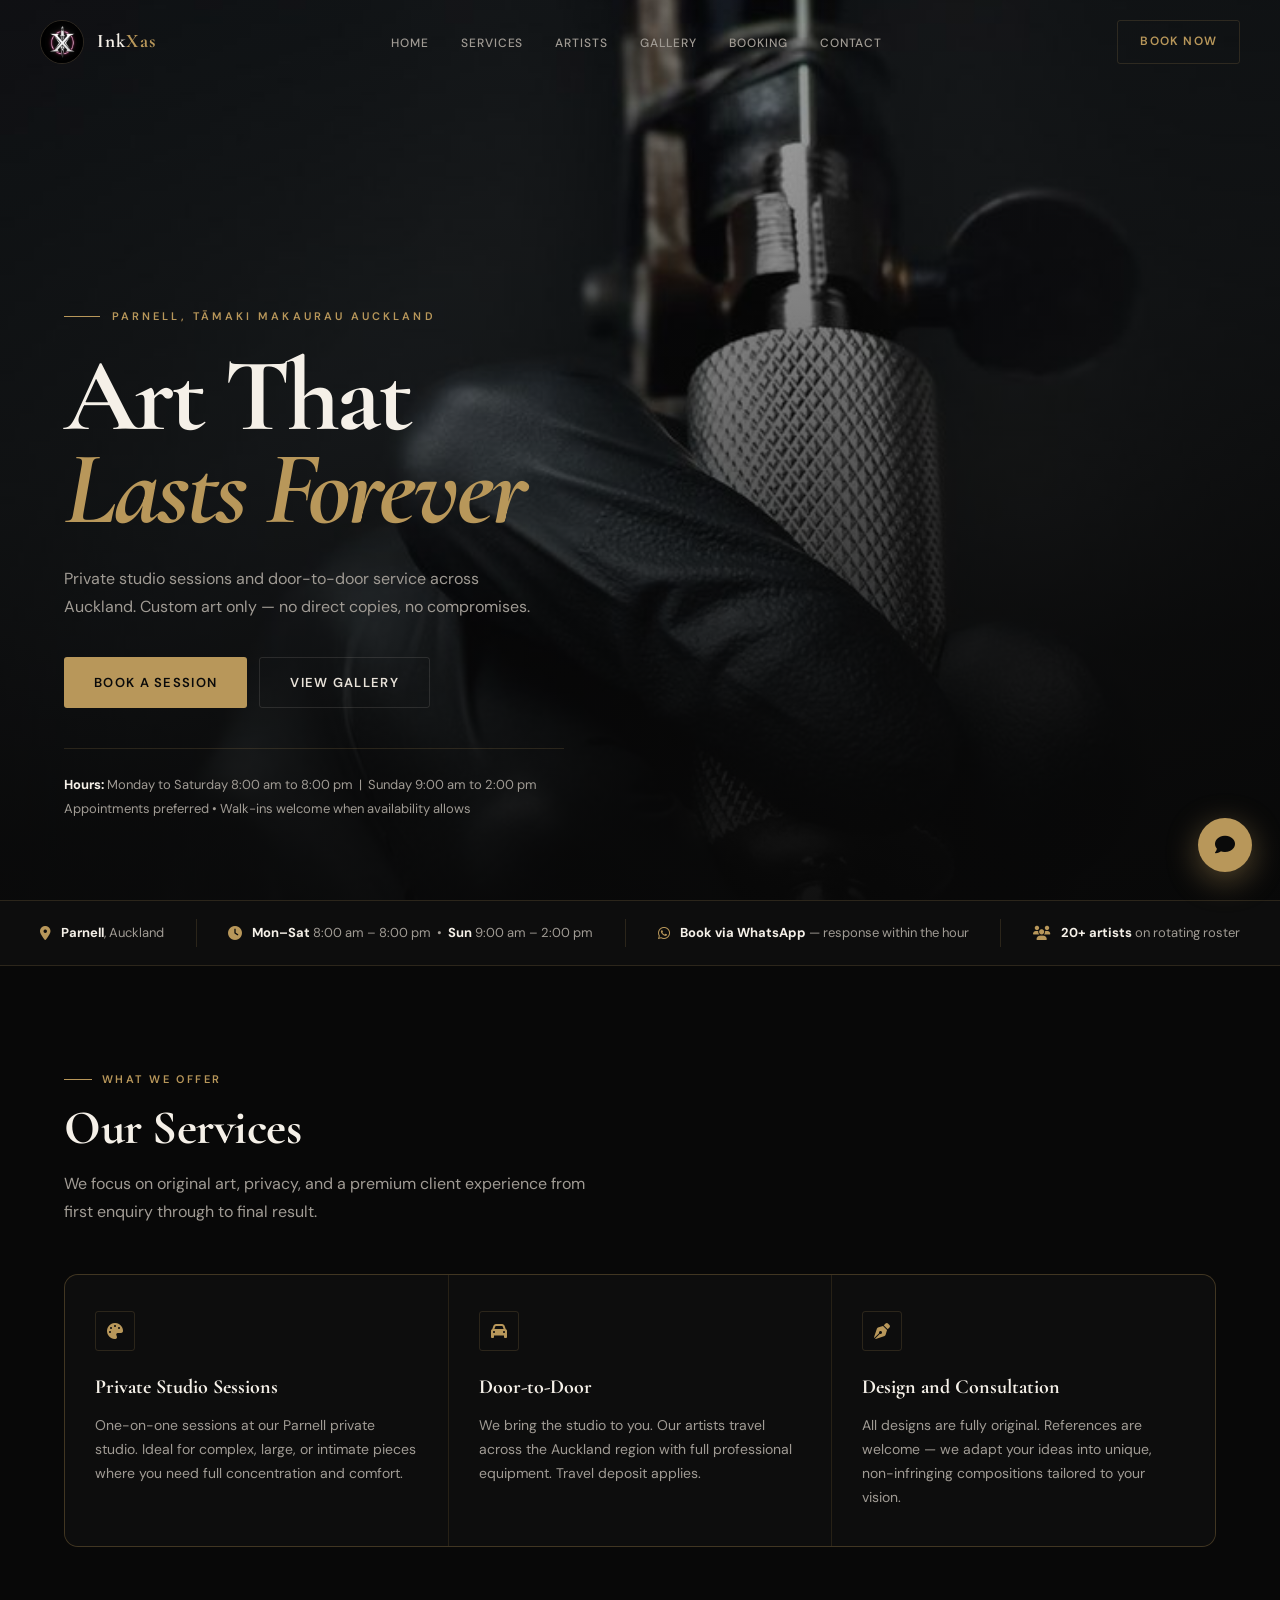
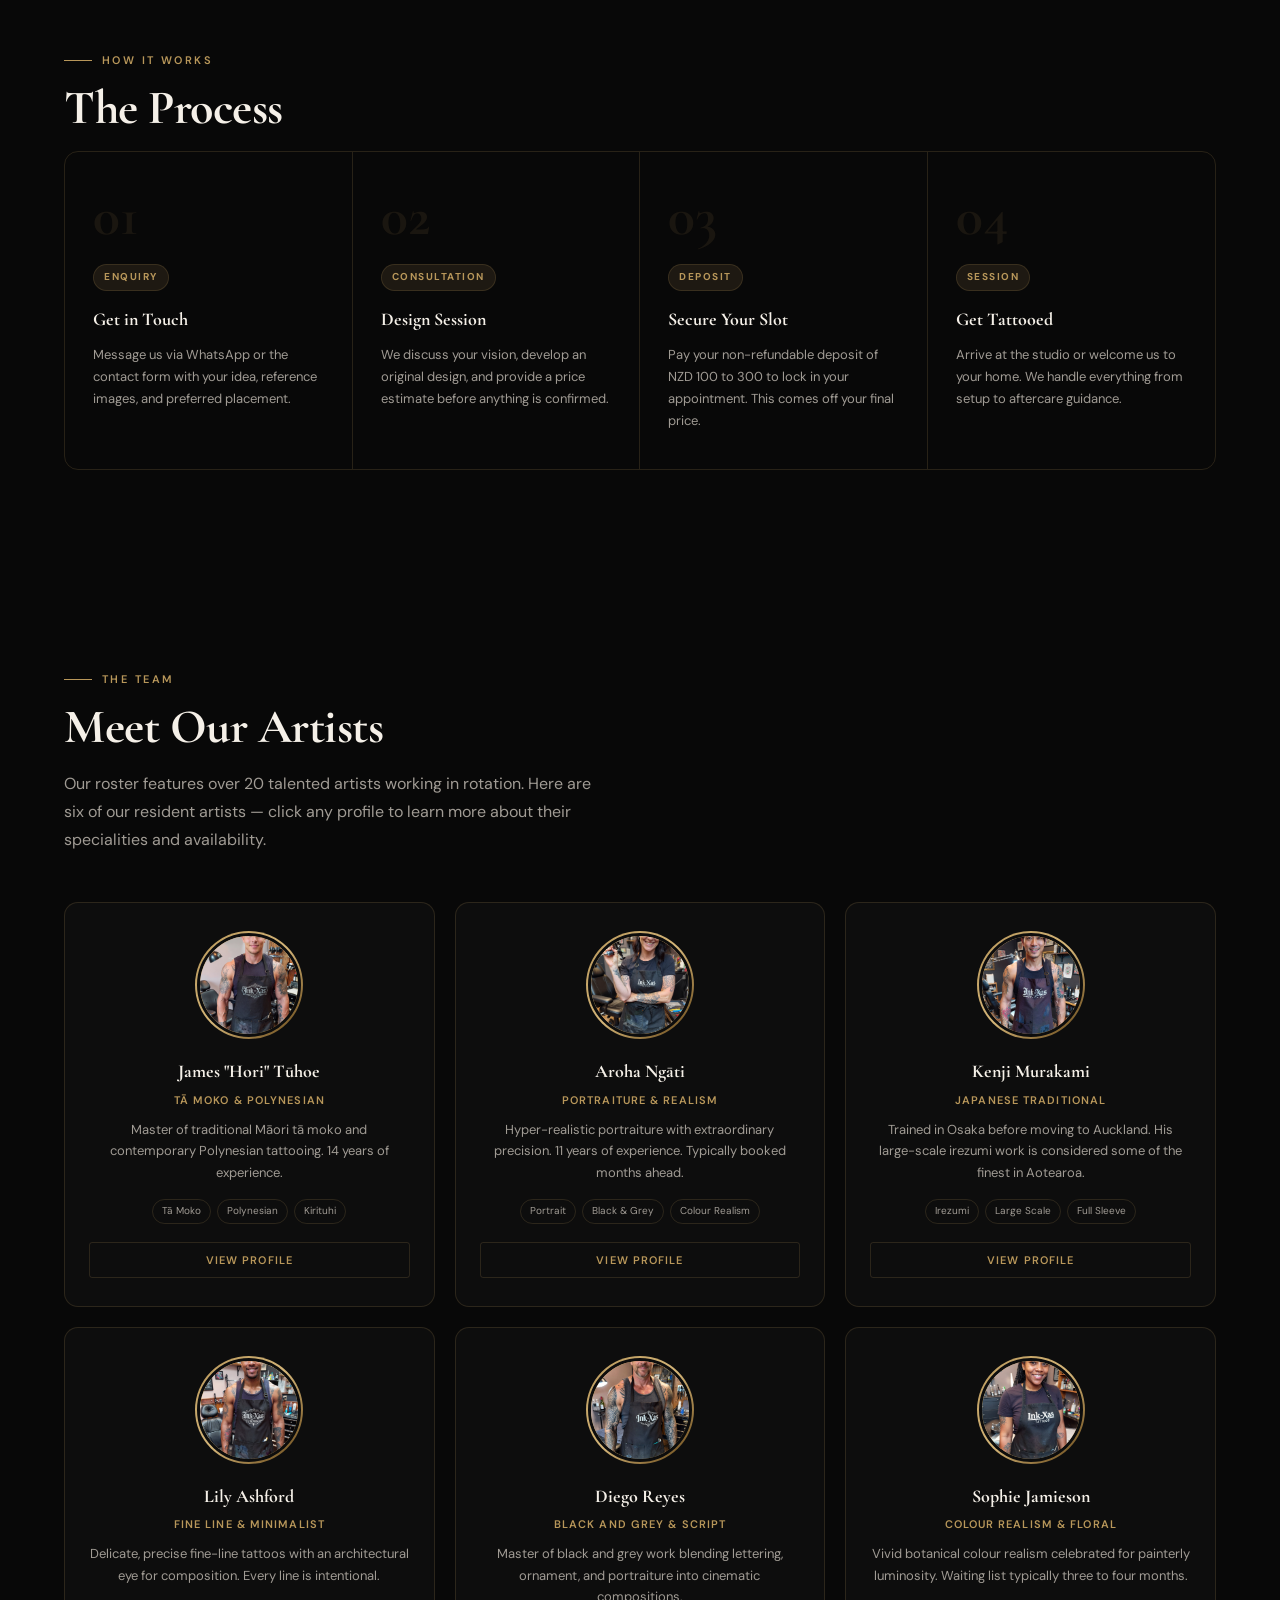
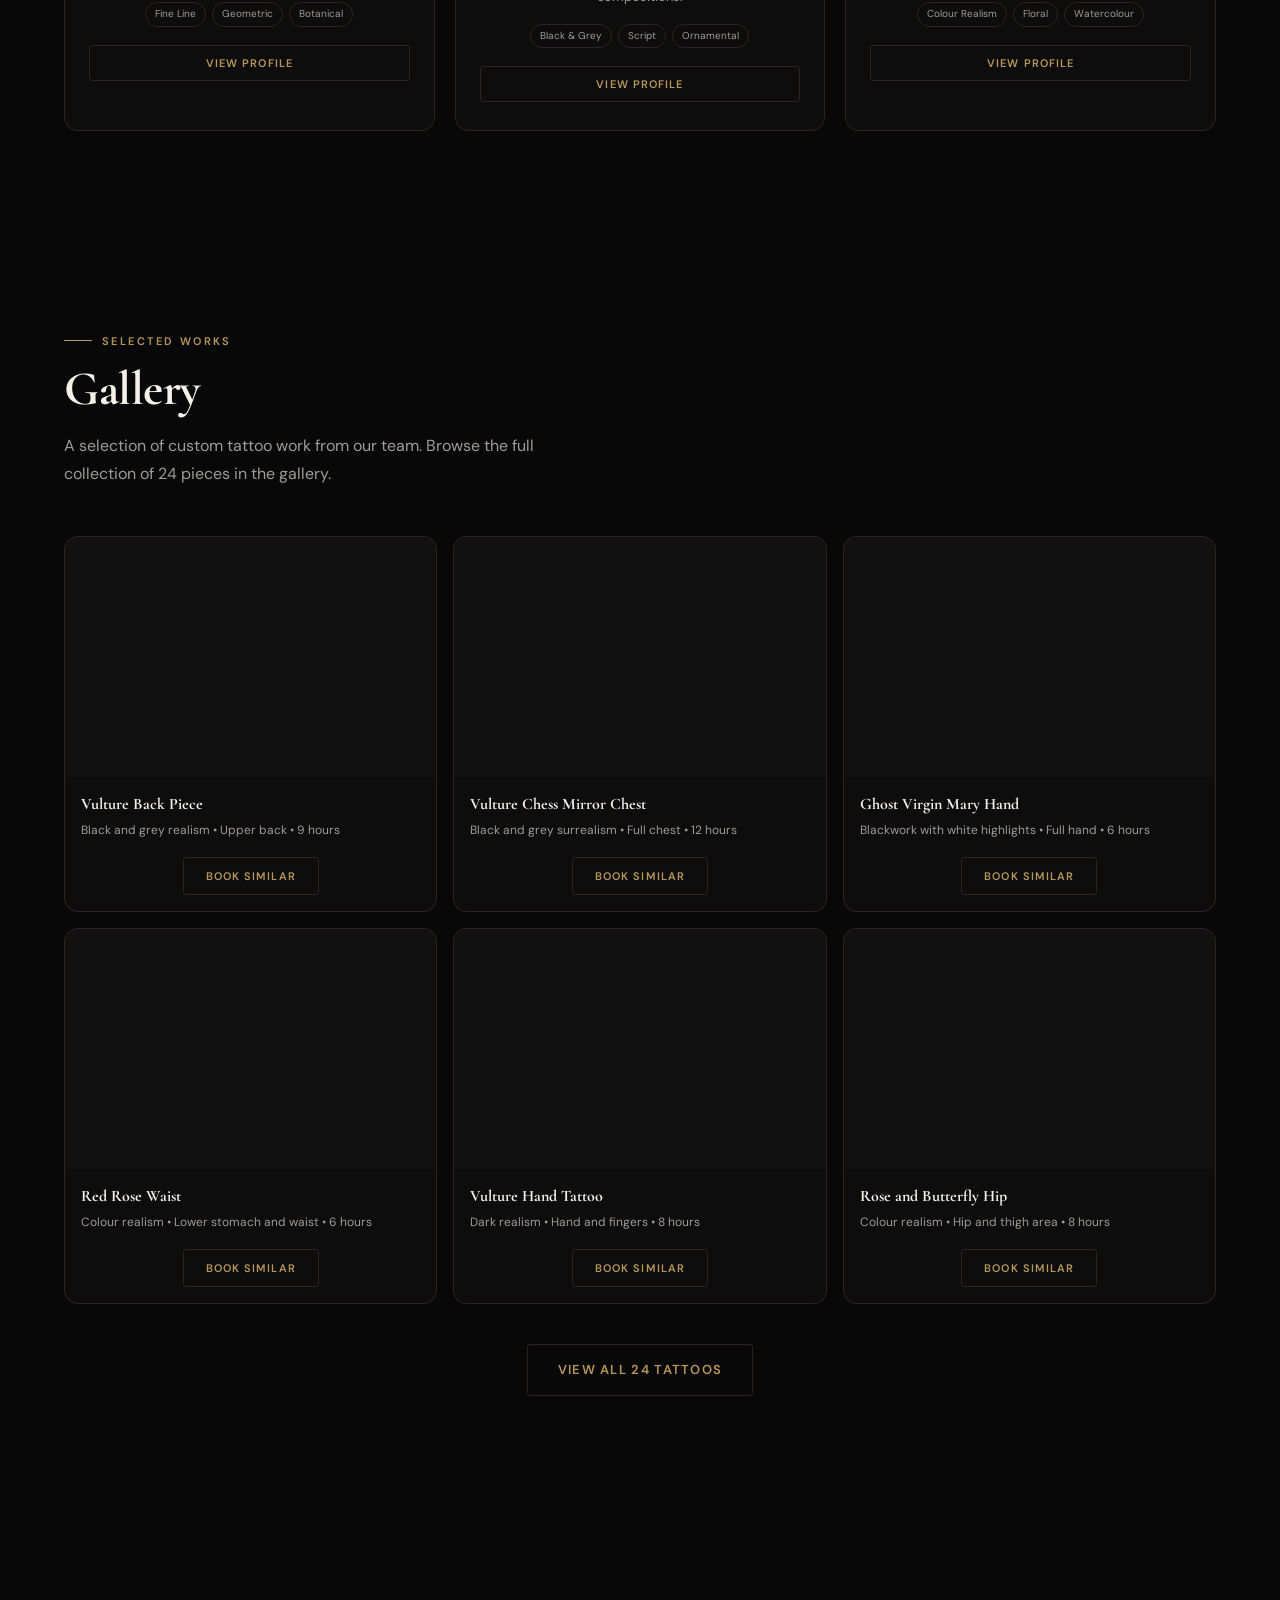
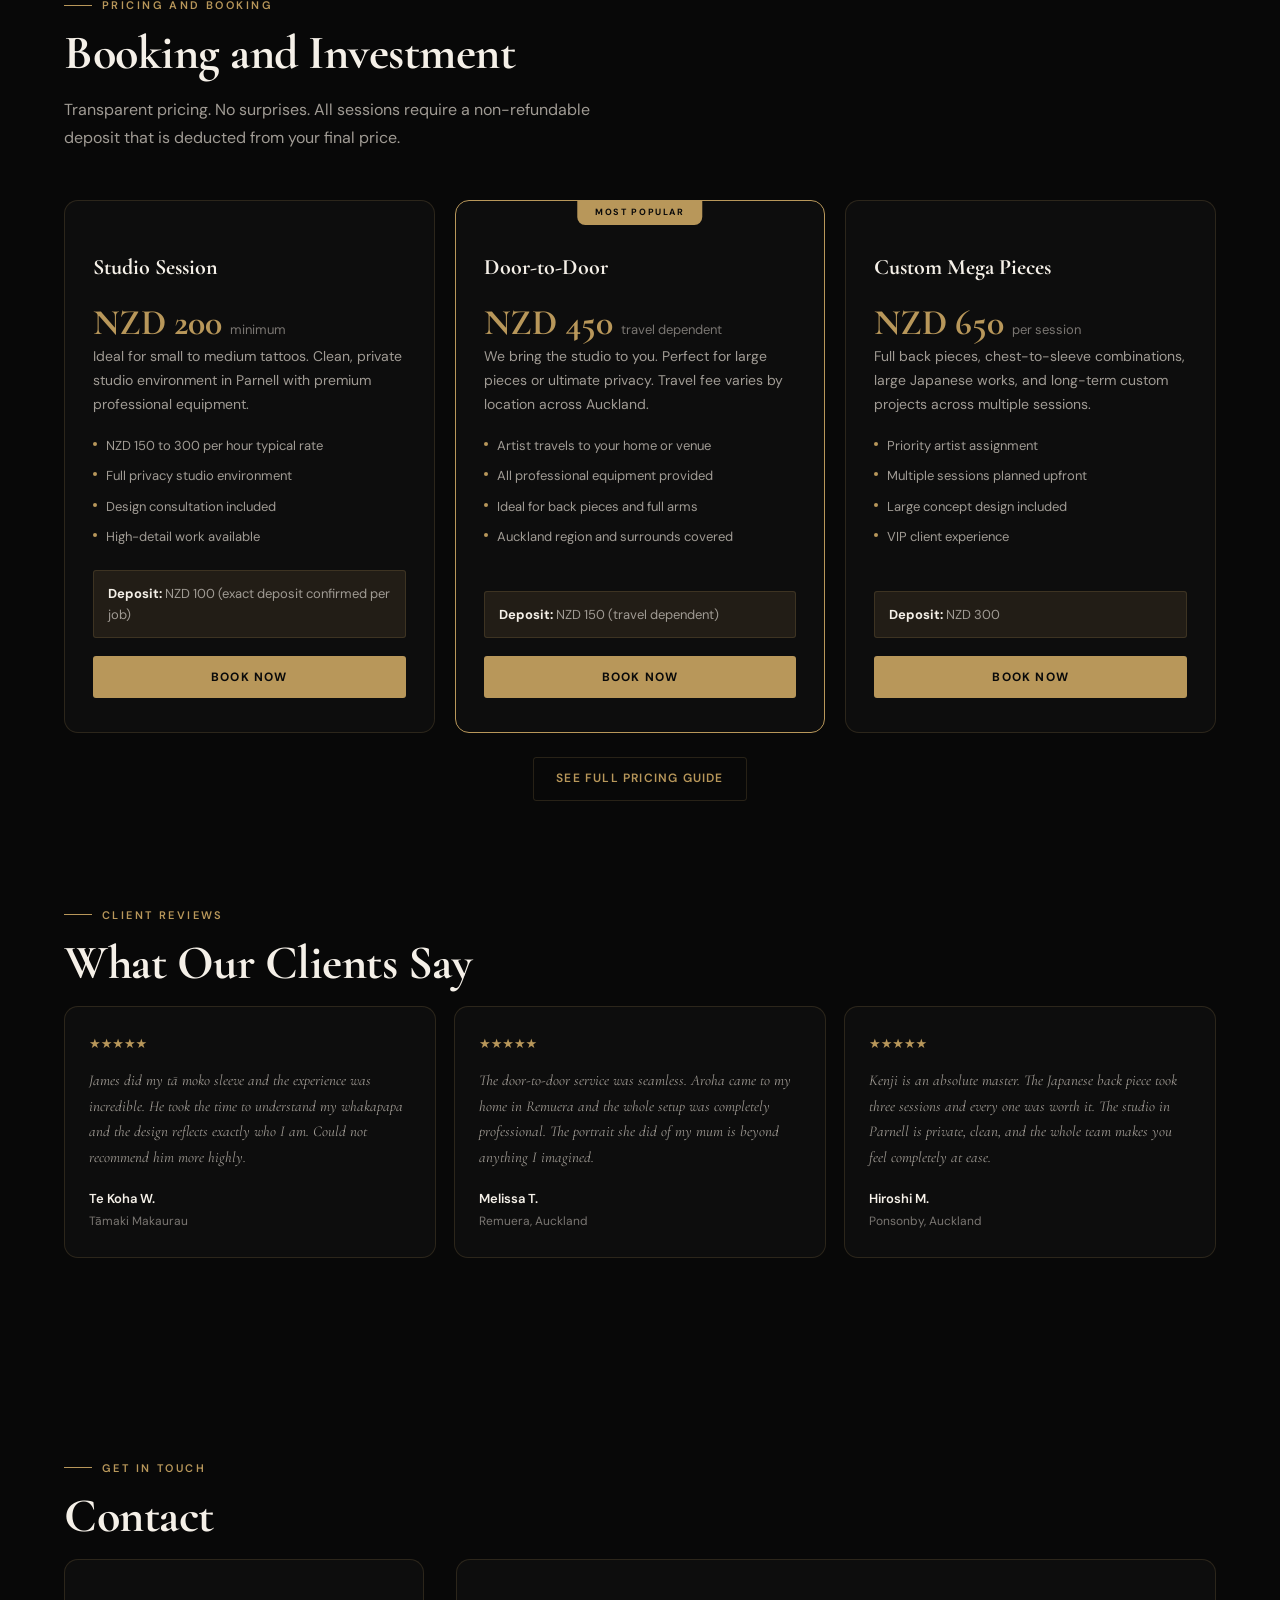
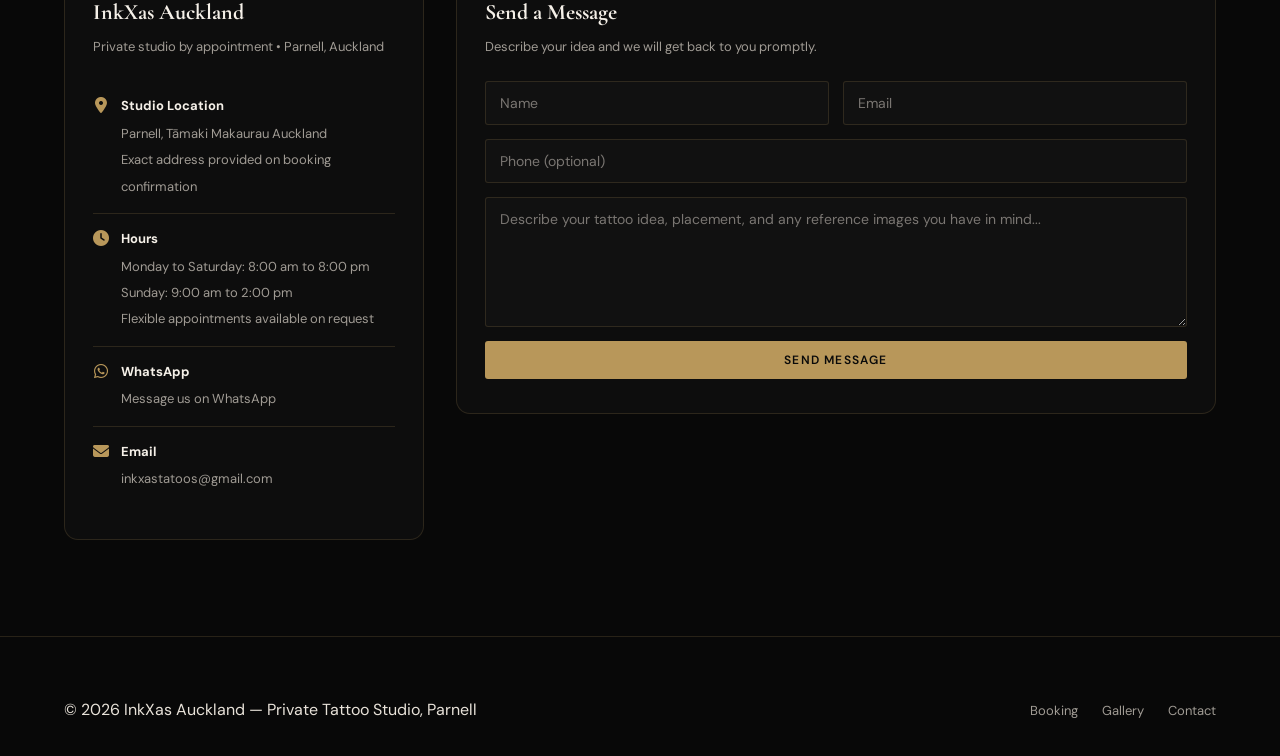
==== index.html @ ca7d6399 "Initial clean commit - InkXas Auckland website" ====
<!DOCTYPE html>
<html lang="en-NZ">
<head>
  <meta charset="utf-8" />
  <meta name="viewport" content="width=device-width, initial-scale=1" />
  <title>InkXas Auckland | Private Tattoo Studio — Parnell</title>
  <meta name="description" content="InkXas Auckland — premium private tattoo studio in Parnell. Custom tattoos, door-to-door service across Auckland. Book your session today." />
  <link href="https://fonts.googleapis.com/css2?family=Cormorant+Garamond:ital,wght@0,400;0,600;0,700;1,400;1,600&family=DM+Sans:opsz,wght@9..40,300;9..40,400;9..40,500;9..40,600&display=swap" rel="stylesheet">
  <link rel="stylesheet" href="./styles/main.css">
  <link rel="stylesheet" href="https://cdnjs.cloudflare.com/ajax/libs/font-awesome/6.7.2/css/all.min.css">
</head>
<body>

  <!-- HEADER -->
  <header class="site-header" id="siteHeader">
    <div class="container header-inner">
      <a class="logo" href="./index.html">
        <img src="./pages/gallery/inkxaslogo.jpg" alt="InkXas Auckland logo" class="logo-img">
        <span class="logo-text">Ink<span>Xas</span></span>
      </a>

      <nav class="nav" id="nav">
        <ul class="nav-list" id="navList">
          <li><a href="#home"     class="nav-link">Home</a></li>
          <li><a href="#services" class="nav-link">Services</a></li>
          <li><a href="#artists"  class="nav-link">Artists</a></li>
          <li><a href="#gallery"  class="nav-link">Gallery</a></li>
          <li><a href="#booking"  class="nav-link">Booking</a></li>
          <li><a href="#contact"  class="nav-link">Contact</a></li>
          <button class="nav-close" id="navClose" aria-label="Close menu">
            <i class="fa-solid fa-xmark"></i>
          </button>
        </ul>
      </nav>

      <div class="header-actions">
        <a class="btn btn-outline" href="./pages/book.html">Book Now</a>
        <button id="navToggle" class="nav-toggle" aria-label="Open menu">
          <i class="fa-solid fa-bars"></i>
        </button>
      </div>
    </div>
  </header>

  <!-- HERO -->
  <section class="hero" id="home" aria-labelledby="heroTitle">
    <div class="hero-bg" aria-hidden="true">
      <img src="./pages/gallery/tatoo.jpg" alt="" class="hero-bg-img">
      <div class="hero-overlay"></div>
    </div>

    <div class="hero-inner container">
      <div class="hero-content">
        <p class="hero-eyebrow">Parnell, Tāmaki Makaurau Auckland</p>
        <h1 id="heroTitle" class="hero-title">
          Art That<br><em>Lasts Forever</em>
        </h1>
        <p class="hero-sub">Private studio sessions and door-to-door service across Auckland. Custom art only — no direct copies, no compromises.</p>
        <div class="hero-ctas">
          <a class="btn btn-primary btn-lg" href="./pages/book.html">Book a Session</a>
          <a class="btn btn-ghost btn-lg"   href="./pages/gallery.html">View Gallery</a>
        </div>
        <div class="hero-info">
          <p><strong>Hours:</strong> Monday to Saturday 8:00 am to 8:00 pm &nbsp;|&nbsp; Sunday 9:00 am to 2:00 pm</p>
          <p>Appointments preferred &bull; Walk-ins welcome when availability allows</p>
        </div>
      </div>
    </div>
  </section>

  <!-- INFO BANNER -->
  <div class="info-banner">
    <div class="container info-banner-inner">
      <div class="info-item">
        <i class="fa-solid fa-location-dot"></i>
        <span><strong>Parnell</strong>, Auckland</span>
      </div>
      <div class="info-divider"></div>
      <div class="info-item">
        <i class="fa-solid fa-clock"></i>
        <span><strong>Mon–Sat</strong> 8:00 am – 8:00 pm &nbsp;&bull;&nbsp; <strong>Sun</strong> 9:00 am – 2:00 pm</span>
      </div>
      <div class="info-divider"></div>
      <div class="info-item">
        <i class="fa-brands fa-whatsapp"></i>
        <span><strong>Book via WhatsApp</strong> — response within the hour</span>
      </div>
      <div class="info-divider"></div>
      <div class="info-item">
        <i class="fa-solid fa-users"></i>
        <span><strong>20+ artists</strong> on rotating roster</span>
      </div>
    </div>
  </div>

  <!-- SERVICES -->
  <section id="services" class="section services">
    <div class="container">
      <p class="section-eyebrow">What We Offer</p>
      <h2 class="section-title">Our Services</h2>
      <p class="section-lead">We focus on original art, privacy, and a premium client experience from first enquiry through to final result.</p>

      <div class="services-grid">
        <div class="service-card">
          <div class="service-icon"><i class="fa-solid fa-palette"></i></div>
          <h3>Private Studio Sessions</h3>
          <p>One-on-one sessions at our Parnell private studio. Ideal for complex, large, or intimate pieces where you need full concentration and comfort.</p>
        </div>

        <div class="service-card">
          <div class="service-icon"><i class="fa-solid fa-car"></i></div>
          <h3>Door-to-Door</h3>
          <p>We bring the studio to you. Our artists travel across the Auckland region with full professional equipment. Travel deposit applies.</p>
        </div>

        <div class="service-card">
          <div class="service-icon"><i class="fa-solid fa-pen-nib"></i></div>
          <h3>Design and Consultation</h3>
          <p>All designs are fully original. References are welcome — we adapt your ideas into unique, non-infringing compositions tailored to your vision.</p>
        </div>
      </div>
    </div>
  </section>

  <!-- PROCESS -->
  <section class="section" style="padding-top:0;">
    <div class="container">
      <p class="section-eyebrow">How It Works</p>
      <h2 class="section-title">The Process</h2>
      <div class="process-grid" style="border:1px solid var(--gold-border); border-radius:var(--radius-lg); overflow:hidden;">
        <div class="process-step">
          <div class="step-number">01</div>
          <span class="step-tag">Enquiry</span>
          <h3>Get in Touch</h3>
          <p>Message us via WhatsApp or the contact form with your idea, reference images, and preferred placement.</p>
        </div>
        <div class="process-step">
          <div class="step-number">02</div>
          <span class="step-tag">Consultation</span>
          <h3>Design Session</h3>
          <p>We discuss your vision, develop an original design, and provide a price estimate before anything is confirmed.</p>
        </div>
        <div class="process-step">
          <div class="step-number">03</div>
          <span class="step-tag">Deposit</span>
          <h3>Secure Your Slot</h3>
          <p>Pay your non-refundable deposit of NZD 100 to 300 to lock in your appointment. This comes off your final price.</p>
        </div>
        <div class="process-step">
          <div class="step-number">04</div>
          <span class="step-tag">Session</span>
          <h3>Get Tattooed</h3>
          <p>Arrive at the studio or welcome us to your home. We handle everything from setup to aftercare guidance.</p>
        </div>
      </div>
    </div>
  </section>

  <!-- ARTISTS -->
  <section id="artists" class="section artists">
    <div class="container">
      <p class="section-eyebrow">The Team</p>
      <h2 class="section-title">Meet Our Artists</h2>
      <p class="section-lead">Our roster features over 20 talented artists working in rotation. Here are six of our resident artists — click any profile to learn more about their specialities and availability.</p>

      <div class="artists-grid">

        <article class="artist-card" tabindex="0" data-artist="1">
          <div class="artist-photo-ring">
            <img src="./pages/gallery/johnny rebel.jpg" alt="James Tūhoe" class="artist-photo">
          </div>
          <h3>James "Hori" Tūhoe</h3>
          <p class="artist-specialty">Tā Moko &amp; Polynesian</p>
          <p class="artist-bio-short">Master of traditional Māori tā moko and contemporary Polynesian tattooing. 14 years of experience.</p>
          <div class="artist-tags">
            <span class="artist-tag">Tā Moko</span>
            <span class="artist-tag">Polynesian</span>
            <span class="artist-tag">Kirituhi</span>
          </div>
          <button class="view-artist-btn" data-artist="1">View Profile</button>
        </article>

        <article class="artist-card" tabindex="0" data-artist="2">
          <div class="artist-photo-ring">
            <img src="./pages/gallery/mia valdez.jpg" alt="Aroha Ngāti" class="artist-photo">
          </div>
          <h3>Aroha Ngāti</h3>
          <p class="artist-specialty">Portraiture &amp; Realism</p>
          <p class="artist-bio-short">Hyper-realistic portraiture with extraordinary precision. 11 years of experience. Typically booked months ahead.</p>
          <div class="artist-tags">
            <span class="artist-tag">Portrait</span>
            <span class="artist-tag">Black &amp; Grey</span>
            <span class="artist-tag">Colour Realism</span>
          </div>
          <button class="view-artist-btn" data-artist="2">View Profile</button>
        </article>

        <article class="artist-card" tabindex="0" data-artist="3">
          <div class="artist-photo-ring">
            <img src="./pages/gallery/jun leo.jpg" alt="Kenji Murakami" class="artist-photo">
          </div>
          <h3>Kenji Murakami</h3>
          <p class="artist-specialty">Japanese Traditional</p>
          <p class="artist-bio-short">Trained in Osaka before moving to Auckland. His large-scale irezumi work is considered some of the finest in Aotearoa.</p>
          <div class="artist-tags">
            <span class="artist-tag">Irezumi</span>
            <span class="artist-tag">Large Scale</span>
            <span class="artist-tag">Full Sleeve</span>
          </div>
          <button class="view-artist-btn" data-artist="3">View Profile</button>
        </article>

        <article class="artist-card" tabindex="0" data-artist="4">
          <div class="artist-photo-ring">
            <img src="./pages/gallery/leone carter.jpg" alt="Lily Ashford" class="artist-photo">
          </div>
          <h3>Lily Ashford</h3>
          <p class="artist-specialty">Fine Line &amp; Minimalist</p>
          <p class="artist-bio-short">Delicate, precise fine-line tattoos with an architectural eye for composition. Every line is intentional.</p>
          <div class="artist-tags">
            <span class="artist-tag">Fine Line</span>
            <span class="artist-tag">Geometric</span>
            <span class="artist-tag">Botanical</span>
          </div>
          <button class="view-artist-btn" data-artist="4">View Profile</button>
        </article>

        <article class="artist-card" tabindex="0" data-artist="5">
          <div class="artist-photo-ring">
            <img src="./pages/gallery/diogo.jpg" alt="Diego Reyes" class="artist-photo">
          </div>
          <h3>Diego Reyes</h3>
          <p class="artist-specialty">Black and Grey &amp; Script</p>
          <p class="artist-bio-short">Master of black and grey work blending lettering, ornament, and portraiture into cinematic compositions.</p>
          <div class="artist-tags">
            <span class="artist-tag">Black &amp; Grey</span>
            <span class="artist-tag">Script</span>
            <span class="artist-tag">Ornamental</span>
          </div>
          <button class="view-artist-btn" data-artist="5">View Profile</button>
        </article>

        <article class="artist-card" tabindex="0" data-artist="6">
          <div class="artist-photo-ring">
            <img src="./pages/gallery/sarah.jpg" alt="Sophie Jamieson" class="artist-photo">
          </div>
          <h3>Sophie Jamieson</h3>
          <p class="artist-specialty">Colour Realism &amp; Floral</p>
          <p class="artist-bio-short">Vivid botanical colour realism celebrated for painterly luminosity. Waiting list typically three to four months.</p>
          <div class="artist-tags">
            <span class="artist-tag">Colour Realism</span>
            <span class="artist-tag">Floral</span>
            <span class="artist-tag">Watercolour</span>
          </div>
          <button class="view-artist-btn" data-artist="6">View Profile</button>
        </article>

      </div>
    </div>
  </section>

  <!-- ARTIST MODAL -->
  <div id="artistModal" class="modal-overlay" role="dialog" aria-label="Artist profile" aria-hidden="true">
    <div class="modal-box">
      <button class="modal-close-btn" aria-label="Close artist profile">
        <i class="fa-solid fa-xmark"></i>
      </button>
      <div class="modal-photo-panel">
        <img src="" alt="" id="modalPhoto">
      </div>
      <div class="modal-body-panel">
        <h3 id="modalArtistName" class="modal-artist-name">Artist Name</h3>
        <p  id="modalArtistSpecialty" class="modal-artist-specialty"></p>
        <p  id="modalArtistBio" class="modal-bio"></p>
        <div id="modalArtistDetails" class="modal-detail-list"></div>
        <div class="modal-actions">
          <a id="modalBookBtn" href="#" class="btn btn-wa" target="_blank" rel="noopener">
            <i class="fa-brands fa-whatsapp"></i> Book This Artist
          </a>
          <button class="btn btn-outline modal-close-btn">Close</button>
        </div>
      </div>
    </div>
  </div>

  <!-- GALLERY PREVIEW -->
  <section id="gallery" class="section gallery">
    <div class="container">
      <p class="section-eyebrow">Selected Works</p>
      <h2 class="section-title">Gallery</h2>
      <p class="section-lead">A selection of custom tattoo work from our team. Browse the full collection of 24 pieces in the gallery.</p>

      <div class="gallery-grid">

        <figure class="pro-card">
          <div class="media-wrapper">
            <video class="preview-video" src="./pages/gallery/back vulture.mp4" muted playsinline preload="metadata" loop></video>
          </div>
          <figcaption>
            <strong>Vulture Back Piece</strong>
            <span class="muted">Black and grey realism &bull; Upper back &bull; 9 hours</span>
          </figcaption>
          <div class="card-actions center-actions">
            <a href="./pages/book.html" class="book-now-btn">Book Similar</a>
          </div>
        </figure>

        <figure class="pro-card">
          <div class="media-wrapper">
            <video class="preview-video" src="./pages/gallery/chest vulture chess mirror.mp4" muted playsinline preload="metadata" loop></video>
          </div>
          <figcaption>
            <strong>Vulture Chess Mirror Chest</strong>
            <span class="muted">Black and grey surrealism &bull; Full chest &bull; 12 hours</span>
          </figcaption>
          <div class="card-actions center-actions">
            <a href="./pages/book.html" class="book-now-btn">Book Similar</a>
          </div>
        </figure>

        <figure class="pro-card">
          <div class="media-wrapper">
            <video class="preview-video" src="./pages/gallery/ghost holy lady hand.mp4" muted playsinline preload="metadata" loop></video>
          </div>
          <figcaption>
            <strong>Ghost Virgin Mary Hand</strong>
            <span class="muted">Blackwork with white highlights &bull; Full hand &bull; 6 hours</span>
          </figcaption>
          <div class="card-actions center-actions">
            <a href="./pages/book.html" class="book-now-btn">Book Similar</a>
          </div>
        </figure>

        <figure class="pro-card">
          <div class="media-wrapper">
            <video class="preview-video" src="./pages/gallery/tummy waist rose.mp4" muted playsinline preload="metadata" loop></video>
          </div>
          <figcaption>
            <strong>Red Rose Waist</strong>
            <span class="muted">Colour realism &bull; Lower stomach and waist &bull; 6 hours</span>
          </figcaption>
          <div class="card-actions center-actions">
            <a href="./pages/book.html" class="book-now-btn">Book Similar</a>
          </div>
        </figure>

        <figure class="pro-card">
          <div class="media-wrapper">
            <video class="preview-video" src="./pages/gallery/vulture hand.mp4" muted playsinline preload="metadata" loop></video>
          </div>
          <figcaption>
            <strong>Vulture Hand Tattoo</strong>
            <span class="muted">Dark realism &bull; Hand and fingers &bull; 8 hours</span>
          </figcaption>
          <div class="card-actions center-actions">
            <a href="./pages/book.html" class="book-now-btn">Book Similar</a>
          </div>
        </figure>

        <figure class="pro-card">
          <div class="media-wrapper">
            <video class="preview-video" src="./pages/gallery/butterfly hip rose butterflyy.mp4" muted playsinline preload="metadata" loop></video>
          </div>
          <figcaption>
            <strong>Rose and Butterfly Hip</strong>
            <span class="muted">Colour realism &bull; Hip and thigh area &bull; 8 hours</span>
          </figcaption>
          <div class="card-actions center-actions">
            <a href="./pages/book.html" class="book-now-btn">Book Similar</a>
          </div>
        </figure>

      </div>

      <div style="text-align:center; margin-top:40px;">
        <a href="./pages/gallery.html" class="btn btn-outline btn-lg">View All 24 Tattoos</a>
      </div>
    </div>
  </section>

  <!-- BOOKING -->
  <section class="section" id="booking">
    <div class="container">
      <p class="section-eyebrow">Pricing and Booking</p>
      <h2 class="section-title">Booking and Investment</h2>
      <p class="section-lead">Transparent pricing. No surprises. All sessions require a non-refundable deposit that is deducted from your final price.</p>

      <div class="rates-grid">

        <div class="rate-card">
          <h3>Studio Session</h3>
          <p class="price">NZD 200 <span>minimum</span></p>
          <p class="rate-desc">Ideal for small to medium tattoos. Clean, private studio environment in Parnell with premium professional equipment.</p>
          <ul class="rate-features">
            <li>NZD 150 to 300 per hour typical rate</li>
            <li>Full privacy studio environment</li>
            <li>Design consultation included</li>
            <li>High-detail work available</li>
          </ul>
          <div class="rate-deposit">
            <strong>Deposit:</strong> NZD 100 (exact deposit confirmed per job)
          </div>
          <button class="book-btn" data-wa-session="Studio Session" data-amount="100" data-pay-type="deposit">Book Now</button>
        </div>

        <div class="rate-card featured">
          <div class="popular">Most Popular</div>
          <h3>Door-to-Door</h3>
          <p class="price">NZD 450 <span>travel dependent</span></p>
          <p class="rate-desc">We bring the studio to you. Perfect for large pieces or ultimate privacy. Travel fee varies by location across Auckland.</p>
          <ul class="rate-features">
            <li>Artist travels to your home or venue</li>
            <li>All professional equipment provided</li>
            <li>Ideal for back pieces and full arms</li>
            <li>Auckland region and surrounds covered</li>
          </ul>
          <div class="rate-deposit">
            <strong>Deposit:</strong> NZD 150 (travel dependent)
          </div>
          <button class="book-btn" data-wa-session="Door-to-Door" data-amount="150" data-pay-type="deposit">Book Now</button>
        </div>

        <div class="rate-card">
          <h3>Custom Mega Pieces</h3>
          <p class="price">NZD 650 <span>per session</span></p>
          <p class="rate-desc">Full back pieces, chest-to-sleeve combinations, large Japanese works, and long-term custom projects across multiple sessions.</p>
          <ul class="rate-features">
            <li>Priority artist assignment</li>
            <li>Multiple sessions planned upfront</li>
            <li>Large concept design included</li>
            <li>VIP client experience</li>
          </ul>
          <div class="rate-deposit">
            <strong>Deposit:</strong> NZD 300
          </div>
          <button class="book-btn" data-wa-session="Custom Mega Project" data-amount="300" data-pay-type="deposit">Book Now</button>
        </div>

      </div>

      <div style="margin-top:24px; text-align:center;">
        <a href="./pages/book.html" class="btn btn-outline">See Full Pricing Guide</a>
      </div>
    </div>
  </section>

  <!-- TESTIMONIALS -->
  <section class="section" style="padding-top:0;">
    <div class="container">
      <p class="section-eyebrow">Client Reviews</p>
      <h2 class="section-title">What Our Clients Say</h2>
      <div class="testimonials-grid">

        <div class="testimonial-card">
          <div class="t-stars">&#9733;&#9733;&#9733;&#9733;&#9733;</div>
          <p class="t-text">James did my tā moko sleeve and the experience was incredible. He took the time to understand my whakapapa and the design reflects exactly who I am. Could not recommend him more highly.</p>
          <p class="t-author">Te Koha W.</p>
          <p class="t-location">Tāmaki Makaurau</p>
        </div>

        <div class="testimonial-card">
          <div class="t-stars">&#9733;&#9733;&#9733;&#9733;&#9733;</div>
          <p class="t-text">The door-to-door service was seamless. Aroha came to my home in Remuera and the whole setup was completely professional. The portrait she did of my mum is beyond anything I imagined.</p>
          <p class="t-author">Melissa T.</p>
          <p class="t-location">Remuera, Auckland</p>
        </div>

        <div class="testimonial-card">
          <div class="t-stars">&#9733;&#9733;&#9733;&#9733;&#9733;</div>
          <p class="t-text">Kenji is an absolute master. The Japanese back piece took three sessions and every one was worth it. The studio in Parnell is private, clean, and the whole team makes you feel completely at ease.</p>
          <p class="t-author">Hiroshi M.</p>
          <p class="t-location">Ponsonby, Auckland</p>
        </div>

      </div>
    </div>
  </section>

  <!-- CONTACT -->
  <section id="contact" class="section contact">
    <div class="container">
      <p class="section-eyebrow">Get in Touch</p>
      <h2 class="section-title">Contact</h2>

      <div class="contact-grid">

        <div class="contact-info-card">
          <h3>InkXas Auckland</h3>
          <p class="card-sub">Private studio by appointment &bull; Parnell, Auckland</p>

          <div class="contact-detail-row">
            <i class="fa-solid fa-location-dot"></i>
            <div>
              <strong>Studio Location</strong>
              <span>Parnell, Tāmaki Makaurau Auckland<br>Exact address provided on booking confirmation</span>
            </div>
          </div>

          <div class="contact-detail-row">
            <i class="fa-solid fa-clock"></i>
            <div>
              <strong>Hours</strong>
              <span>Monday to Saturday: 8:00 am to 8:00 pm<br>Sunday: 9:00 am to 2:00 pm<br>Flexible appointments available on request</span>
            </div>
          </div>

          <div class="contact-detail-row">
            <i class="fa-brands fa-whatsapp"></i>
            <div>
              <strong>WhatsApp</strong>
              <a id="contactWaLink" href="#" target="_blank" rel="noopener">Message us on WhatsApp</a>
            </div>
          </div>

          <div class="contact-detail-row">
            <i class="fa-solid fa-envelope"></i>
            <div>
              <strong>Email</strong>
              <a href="mailto:inkxastatoos@gmail.com">inkxastatoos@gmail.com</a>
            </div>
          </div>
        </div>

        <div class="contact-form-wrap">
          <h3>Send a Message</h3>
          <p class="card-sub">Describe your idea and we will get back to you promptly.</p>
          <form id="contactForm" class="contact-form" action="https://formspree.io/f/mblvzvnj" method="POST">
            <div class="form-row">
              <input name="name"  type="text"  placeholder="Name"  required />
              <input name="email" type="email" placeholder="Email" required />
            </div>
            <input name="phone" type="text" placeholder="Phone (optional)" />
            <textarea name="message" placeholder="Describe your tattoo idea, placement, and any reference images you have in mind..." rows="5" required></textarea>
            <button type="submit" class="btn btn-primary">Send Message</button>
          </form>
        </div>

      </div>
    </div>
  </section>

  <!-- FOOTER -->
  <footer class="footer">
    <div class="container footer-inner">
      <div>
        <p>&copy; <span data-year></span> InkXas Auckland &mdash; Private Tattoo Studio, Parnell</p>
      </div>
      <div class="footer-links">
        <a href="./pages/book.html">Booking</a>
        <a href="./pages/gallery.html">Gallery</a>
        <a href="./pages/contact.html">Contact</a>
      </div>
    </div>
  </footer>

  <!-- TOAST -->
  <div id="toastNotification" class="toast-notification" aria-live="polite"></div>

  <!-- CHATBOT TRIGGER -->
  <button class="chatbot-trigger" id="chatbotTrigger" aria-label="Open chat assistant">
    <i class="fa-solid fa-comment"></i>
  </button>

  <!-- CHATBOT WINDOW -->
  <div class="chatbot-window" id="chatbotWindow">
    <div class="chat-header">
      <div class="chat-avatar">I</div>
      <div class="chat-header-info">
        <h4>InkXas Assistant</h4>
        <p>Typically replies instantly</p>
      </div>
      <button class="chat-close" id="chatClose" aria-label="Close chat"><i class="fa-solid fa-xmark"></i></button>
    </div>
    <div class="chat-messages" id="chatMessages"></div>
    <div class="chat-quick-replies">
      <button class="quick-reply">Pricing</button>
      <button class="quick-reply">How to book</button>
      <button class="quick-reply">Our artists</button>
      <button class="quick-reply">Studio hours</button>
    </div>
    <div class="chat-input-row">
      <input class="chat-input" id="chatInput" type="text" placeholder="Ask anything..." />
      <button class="chat-send" id="chatSend" aria-label="Send"><i class="fa-solid fa-paper-plane"></i></button>
    </div>
  </div>

  <script src="./js/main.js"></script>
</body>
</html>
---- styles/main.css ----
/* ================================================================
   InkXas — Parnell, Tāmaki Makaurau Auckland, Aotearoa New Zealand
   Aesthetic: Dark luxury editorial — ink on parchment, gold leaf
   Fonts: Cormorant Garamond (display) + DM Sans (body)
   ================================================================ */

@import url('https://fonts.googleapis.com/css2?family=Cormorant+Garamond:ital,wght@0,400;0,600;0,700;1,400;1,600&family=DM+Sans:opsz,wght@9..40,300;9..40,400;9..40,500;9..40,600&display=swap');

/* ==================== CSS VARIABLES ==================== */
:root {
  --gold:        #b8975a;
  --gold-light:  #d4b578;
  --gold-dim:    rgba(184,151,90,0.12);
  --gold-border: rgba(184,151,90,0.18);
  --bg:          #080808;
  --bg2:         #0d0d0d;
  --bg3:         #111111;
  --text:        #e8e2d9;
  --muted:       #7a7672;
  --muted-light: #a09b94;
  --white:       #f5f0e8;
  --radius-sm:   3px;
  --radius:      8px;
  --radius-lg:   14px;
  --max-w:       1200px;
  --font-d:      'Cormorant Garamond', Georgia, serif;
  --font-b:      'DM Sans', system-ui, sans-serif;
  --ease:        cubic-bezier(0.4, 0, 0.2, 1);
  --t:           280ms;
}

/* ==================== RESET ==================== */
*, *::before, *::after { box-sizing: border-box; margin: 0; padding: 0; }
html { scroll-behavior: smooth; }
body {
  font-family: var(--font-b);
  background: var(--bg);
  color: var(--text);
  line-height: 1.65;
  -webkit-font-smoothing: antialiased;
  overflow-x: hidden;
}
img, video { display: block; max-width: 100%; }
a { color: inherit; text-decoration: none; }
ul, ol { list-style: none; }
button { font-family: var(--font-b); cursor: pointer; border: none; background: none; }
input, textarea, select { font-family: var(--font-b); }

/* ==================== UTILITIES ==================== */
.container { max-width: var(--max-w); margin: 0 auto; padding: 0 24px; }
.section    { padding: 96px 0; }
.muted      { color: var(--muted-light); font-size: 13px; }

/* ==================== TYPOGRAPHY ==================== */
.section-eyebrow {
  display: inline-flex;
  align-items: center;
  gap: 10px;
  font-size: 11px;
  font-weight: 600;
  letter-spacing: 0.22em;
  text-transform: uppercase;
  color: var(--gold);
  margin-bottom: 14px;
}
.section-eyebrow::before {
  content: '';
  display: block;
  width: 28px;
  height: 1px;
  background: var(--gold);
}
.section-title {
  font-family: var(--font-d);
  font-size: clamp(30px, 4.5vw, 48px);
  font-weight: 700;
  line-height: 1.08;
  letter-spacing: -0.01em;
  margin-bottom: 16px;
  color: var(--white);
}
.section-title em  { font-style: italic; color: var(--gold); }
.section-subtitle  { font-size: 15px; color: var(--muted-light); margin-bottom: 48px; }
.section-lead {
  font-size: 16px;
  color: var(--muted-light);
  line-height: 1.75;
  max-width: 540px;
  margin-bottom: 48px;
}
.section-header        { margin-bottom: 56px; }
.section-header.centered { text-align: center; }
.section-header.centered .section-lead { margin: 0 auto 48px; }

/* ==================== HEADER ==================== */
.site-header {
  position: fixed;
  inset: 0 0 auto 0;
  z-index: 900;
  transition: background var(--t) var(--ease), border-color var(--t) var(--ease);
}
.site-header.scrolled {
  background: rgba(8,8,8,0.96);
  backdrop-filter: blur(14px);
  -webkit-backdrop-filter: blur(14px);
  border-bottom: 1px solid var(--gold-border);
}
.header-inner {
  display: flex;
  align-items: center;
  justify-content: space-between;
  padding: 20px 0;
}
.logo {
  display: flex;
  align-items: center;
  gap: 13px;
  z-index: 10;
}
.logo-img {
  width: 44px;
  height: 44px;
  border-radius: 50%;
  object-fit: cover;
  border: 1px solid var(--gold-border);
}
.logo-text {
  font-family: var(--font-d);
  font-weight: 700;
  font-size: 1.2rem;
  letter-spacing: 0.06em;
  color: var(--white);
}
.logo-text span { color: var(--gold); }
.nav-list {
  display: flex;
  align-items: center;
  gap: 4px;
}
.nav-link {
  font-size: 12px;
  font-weight: 500;
  letter-spacing: 0.08em;
  color: var(--muted-light);
  padding: 8px 14px;
  border-radius: var(--radius-sm);
  transition: color var(--t);
  text-transform: uppercase;
}
.nav-link:hover,
.nav-link.active { color: var(--white); }
.nav-close { display: none; }
.header-actions { display: flex; align-items: center; gap: 12px; }
.nav-toggle {
  display: none;
  color: var(--white);
  font-size: 22px;
  padding: 4px;
  cursor: pointer;
}

/* ==================== BUTTONS ==================== */
.btn {
  display: inline-flex;
  align-items: center;
  justify-content: center;
  gap: 8px;
  padding: 11px 22px;
  font-size: 12px;
  font-weight: 600;
  letter-spacing: 0.1em;
  text-transform: uppercase;
  border-radius: var(--radius-sm);
  cursor: pointer;
  transition: all var(--t) var(--ease);
  border: none;
  text-decoration: none;
  white-space: nowrap;
}
.btn-primary { background: var(--gold); color: #0a0a0a; }
.btn-primary:hover { background: var(--gold-light); transform: translateY(-1px); box-shadow: 0 8px 28px rgba(184,151,90,0.3); }
.btn-outline { background: transparent; border: 1px solid var(--gold-border); color: var(--gold); }
.btn-outline:hover { background: var(--gold-dim); border-color: var(--gold); }
.btn-ghost { background: transparent; border: 1px solid rgba(232,226,217,0.12); color: var(--text); }
.btn-ghost:hover { border-color: var(--gold-border); color: var(--gold); }
.btn-wa { background: #1a8a3e; color: #fff; }
.btn-wa:hover { background: #1fa84b; transform: translateY(-1px); }
.btn-lg { padding: 14px 30px; font-size: 13px; }
.btn-sm { padding: 8px 16px; font-size: 11px; }

/* ==================== HERO ==================== */
.hero {
  position: relative;
  min-height: 100svh;
  display: flex;
  align-items: flex-end;
  overflow: hidden;
}
.hero-bg { position: absolute; inset: 0; z-index: 0; }
.hero-bg-img { width: 100%; height: 100%; object-fit: cover; object-position: center 25%; }
.hero-overlay {
  position: absolute;
  inset: 0;
  background: linear-gradient(170deg, rgba(8,8,8,0.2) 0%, rgba(8,8,8,0.55) 45%, rgba(8,8,8,0.90) 75%, rgba(8,8,8,0.99) 100%);
}
.hero-inner {
  position: relative;
  z-index: 1;
  width: 100%;
  padding-bottom: 80px;
  padding-top: 120px;
}
.hero-content { max-width: 720px; }
.hero-eyebrow {
  display: inline-flex;
  align-items: center;
  gap: 12px;
  font-size: 11px;
  font-weight: 600;
  letter-spacing: 0.28em;
  text-transform: uppercase;
  color: var(--gold);
  margin-bottom: 24px;
  opacity: 0;
  animation: fadeUp 0.8s var(--ease) 0.1s forwards;
}
.hero-eyebrow::before { content: ''; width: 36px; height: 1px; background: var(--gold); display: block; }
.hero-title {
  font-family: var(--font-d);
  font-size: clamp(54px, 8.5vw, 104px);
  font-weight: 700;
  line-height: 0.9;
  letter-spacing: -0.03em;
  color: var(--white);
  margin-bottom: 28px;
  opacity: 0;
  animation: fadeUp 0.9s var(--ease) 0.25s forwards;
}
.hero-title em  { font-style: italic; color: var(--gold); display: block; }
.hero-title span { color: var(--gold); }
.hero-sub {
  font-size: 16px;
  color: var(--muted-light);
  line-height: 1.75;
  max-width: 480px;
  margin-bottom: 36px;
  opacity: 0;
  animation: fadeUp 0.9s var(--ease) 0.4s forwards;
}
.hero-ctas {
  display: flex;
  gap: 12px;
  flex-wrap: wrap;
  margin-bottom: 40px;
  opacity: 0;
  animation: fadeUp 0.9s var(--ease) 0.55s forwards;
}
.hero-info {
  opacity: 0;
  animation: fadeUp 0.9s var(--ease) 0.7s forwards;
  font-size: 13px;
  color: var(--muted-light);
  line-height: 1.8;
  border-top: 1px solid var(--gold-border);
  padding-top: 24px;
  max-width: 500px;
}
.hero-info strong { color: var(--white); }
.hero-stats {
  display: flex;
  gap: 40px;
  padding-top: 36px;
  border-top: 1px solid var(--gold-border);
  opacity: 0;
  animation: fadeUp 0.9s var(--ease) 0.7s forwards;
  flex-wrap: wrap;
}
.stat-val   { font-family: var(--font-d); font-size: 36px; font-weight: 700; color: var(--gold); line-height: 1; }
.stat-label { font-size: 12px; color: var(--muted); margin-top: 5px; letter-spacing: 0.04em; }

/* ==================== INFO BANNER ==================== */
.info-banner { background: var(--bg2); border-top: 1px solid var(--gold-border); border-bottom: 1px solid var(--gold-border); }
.info-banner-inner {
  display: flex;
  align-items: center;
  justify-content: space-between;
  gap: 20px;
  padding: 18px 0;
  flex-wrap: wrap;
}
.info-item { display: flex; align-items: center; gap: 10px; font-size: 13px; }
.info-item i      { color: var(--gold); font-size: 14px; }
.info-item strong { color: var(--white); }
.info-item span   { color: var(--muted-light); }
.info-divider     { width: 1px; height: 28px; background: var(--gold-border); flex-shrink: 0; }

/* ==================== SERVICES ==================== */
.services-grid {
  display: grid;
  grid-template-columns: repeat(3, 1fr);
  gap: 1px;
  background: var(--gold-border);
  border: 1px solid var(--gold-border);
  border-radius: var(--radius-lg);
  overflow: hidden;
}
.service-card { background: var(--bg2); padding: 36px 30px; transition: background var(--t); }
.service-card:hover { background: var(--bg3); }
.service-icon {
  width: 40px; height: 40px;
  border: 1px solid var(--gold-border);
  border-radius: var(--radius-sm);
  display: flex; align-items: center; justify-content: center;
  font-size: 16px; color: var(--gold);
  margin-bottom: 20px;
}
.service-card h3 { font-family: var(--font-d); font-size: 20px; font-weight: 700; color: var(--white); margin-bottom: 10px; }
.service-card p  { font-size: 14px; color: var(--muted-light); line-height: 1.7; }

/* ==================== PROCESS ==================== */
.process-grid { display: grid; grid-template-columns: repeat(4, 1fr); }
.process-step { padding: 36px 28px; border-right: 1px solid var(--gold-border); }
.process-step:last-child { border-right: none; }
.step-number { font-family: var(--font-d); font-size: 56px; font-weight: 700; color: rgba(184,151,90,0.1); line-height: 1; margin-bottom: 18px; }
.step-tag {
  display: inline-block;
  font-size: 10px; font-weight: 700; letter-spacing: 0.15em; text-transform: uppercase;
  color: var(--gold); background: var(--gold-dim); border: 1px solid var(--gold-border);
  padding: 4px 10px; border-radius: 20px; margin-bottom: 14px;
}
.process-step h3 { font-family: var(--font-d); font-size: 18px; font-weight: 700; color: var(--white); margin-bottom: 10px; }
.process-step p  { font-size: 13px; color: var(--muted-light); line-height: 1.7; }

/* ==================== ARTISTS ==================== */
.artists-grid { display: grid; grid-template-columns: repeat(3, 1fr); gap: 20px; }
.artist-card {
  background: var(--bg2);
  border: 1px solid var(--gold-border);
  border-radius: var(--radius-lg);
  padding: 28px 24px;
  text-align: center;
  cursor: pointer;
  transition: border-color var(--t), transform var(--t);
  outline: none;
  position: relative;
  overflow: hidden;
}
.artist-card::after {
  content: '';
  position: absolute;
  bottom: 0; left: 0; right: 0;
  height: 2px;
  background: linear-gradient(90deg, transparent, var(--gold), transparent);
  transform: scaleX(0);
  transition: transform var(--t);
}
.artist-card:hover::after,
.artist-card:focus::after { transform: scaleX(1); }
.artist-card:hover,
.artist-card:focus { border-color: rgba(184,151,90,0.5); transform: translateY(-4px); }
.artist-photo-ring {
  width: 108px; height: 108px;
  margin: 0 auto 18px;
  border-radius: 50%;
  padding: 2px;
  background: linear-gradient(135deg, var(--gold), var(--gold-light), #5e3f10);
}
.artist-photo { width: 100%; height: 100%; border-radius: 50%; object-fit: cover; border: 3px solid var(--bg2); }
.artist-card h3      { font-family: var(--font-d); font-size: 18px; font-weight: 700; color: var(--white); margin-bottom: 4px; }
.artist-specialty    { font-size: 11px; color: var(--gold); font-weight: 600; letter-spacing: 0.1em; text-transform: uppercase; margin-bottom: 10px; }
.artist-bio-short    { font-size: 13px; color: var(--muted-light); line-height: 1.65; margin-bottom: 16px; }
.artist-tags         { display: flex; gap: 6px; flex-wrap: wrap; justify-content: center; margin-bottom: 18px; }
.artist-tag          { font-size: 10px; color: var(--muted-light); border: 1px solid var(--gold-border); padding: 3px 9px; border-radius: 20px; }
.view-artist-btn {
  width: 100%; padding: 10px;
  background: transparent; border: 1px solid var(--gold-border);
  color: var(--gold); font-size: 11px; font-weight: 600; letter-spacing: 0.1em; text-transform: uppercase;
  border-radius: var(--radius-sm); cursor: pointer; transition: all var(--t);
}
.view-artist-btn:hover { background: var(--gold-dim); border-color: var(--gold); }

/* ==================== ARTIST MODAL ==================== */
.modal-overlay {
  position: fixed; inset: 0;
  background: rgba(4,4,4,0.88);
  backdrop-filter: blur(6px);
  -webkit-backdrop-filter: blur(6px);
  z-index: 1000;
  display: none; align-items: center; justify-content: center;
  padding: 20px;
}
.modal-overlay.open { display: flex; }
.modal-box {
  background: var(--bg2);
  border: 1px solid var(--gold-border);
  border-radius: var(--radius-lg);
  max-width: 820px; width: 100%;
  max-height: 90vh;
  overflow: hidden;
  position: relative;
  display: grid;
  grid-template-columns: 300px 1fr;
}
.modal-close-btn {
  position: absolute; top: 14px; right: 14px;
  width: 34px; height: 34px;
  background: rgba(8,8,8,0.75); border: 1px solid var(--gold-border);
  border-radius: 50%; color: var(--text); font-size: 16px;
  display: flex; align-items: center; justify-content: center;
  cursor: pointer; transition: all var(--t); z-index: 10;
}
.modal-close-btn:hover { border-color: var(--gold); color: var(--gold); }
.modal-photo-panel { overflow: hidden; }
.modal-photo-panel img { width: 100%; height: 100%; object-fit: cover; object-position: top center; }
.modal-body-panel { padding: 32px 28px; overflow-y: auto; }
.modal-artist-name     { font-family: var(--font-d); font-size: 26px; font-weight: 700; color: var(--white); margin-bottom: 4px; }
.modal-artist-specialty { font-size: 12px; color: var(--gold); font-weight: 600; letter-spacing: 0.1em; text-transform: uppercase; margin-bottom: 16px; }
.modal-bio             { font-size: 14px; color: var(--muted-light); line-height: 1.75; margin-bottom: 20px; }
.modal-detail-list     { margin-bottom: 22px; }
.modal-detail-row      { display: flex; gap: 10px; padding: 10px 0; border-bottom: 1px solid var(--gold-border); font-size: 13px; }
.modal-detail-row:last-child { border-bottom: none; }
.modal-detail-label    { color: var(--muted); min-width: 100px; flex-shrink: 0; font-weight: 500; }
.modal-detail-value    { color: var(--text); }
.modal-actions         { display: flex; gap: 10px; }
.modal-actions .btn    { flex: 1; }

/* ==================== GALLERY ==================== */
.gallery-filter { display: flex; gap: 8px; flex-wrap: wrap; margin-bottom: 32px; }
.filter-btn {
  font-size: 11px; font-weight: 600; letter-spacing: 0.1em; text-transform: uppercase;
  color: var(--muted-light); border: 1px solid var(--gold-border);
  background: transparent; padding: 8px 18px; border-radius: var(--radius-sm);
  cursor: pointer; transition: all var(--t); font-family: var(--font-b);
}
.filter-btn:hover  { color: var(--gold); border-color: var(--gold); }
.filter-btn.active { background: var(--gold-dim); color: var(--gold); border-color: var(--gold); }
.gallery-grid {
  display: grid;
  grid-template-columns: repeat(3, 1fr);
  gap: 16px;
}

/* Tattoo card — used in gallery page */
.tattoo-card {
  background: var(--bg2); border: 1px solid var(--gold-border);
  border-radius: var(--radius-lg); overflow: hidden;
  display: flex; flex-direction: column;
  transition: border-color var(--t), transform var(--t);
}
.tattoo-card:hover { border-color: rgba(184,151,90,0.45); transform: translateY(-3px); }
.tattoo-media { position: relative; height: 240px; overflow: hidden; background: var(--bg3); flex-shrink: 0; }
.tattoo-media video { width: 100%; height: 100%; object-fit: cover; }
.tattoo-badge {
  position: absolute; top: 10px; left: 10px;
  font-size: 9px; font-weight: 700; letter-spacing: 0.12em; text-transform: uppercase;
  background: rgba(8,8,8,0.82); color: var(--gold); border: 1px solid var(--gold-border);
  padding: 4px 9px; border-radius: 20px; backdrop-filter: blur(6px);
}
.tattoo-info { padding: 16px; flex: 1; display: flex; flex-direction: column; }
.tattoo-name        { font-family: var(--font-d); font-size: 17px; font-weight: 700; color: var(--white); margin-bottom: 3px; }
.tattoo-meta        { font-size: 11px; color: var(--muted); margin-bottom: 10px; }
.tattoo-description { font-size: 13px; color: var(--muted-light); line-height: 1.65; margin-bottom: 10px; }
.tattoo-meaning {
  font-family: var(--font-d); font-style: italic; font-size: 13px; color: var(--gold);
  border-left: 2px solid var(--gold); padding-left: 10px; margin-bottom: 14px; line-height: 1.55;
}
.tattoo-price-row {
  display: flex; justify-content: space-between; align-items: center;
  padding: 10px 0; border-top: 1px solid var(--gold-border); margin-bottom: 12px;
  flex-wrap: wrap; gap: 6px;
}
.tattoo-price-est  { font-family: var(--font-d); font-size: 20px; font-weight: 700; color: var(--gold); }
.tattoo-price-sub  { font-size: 11px; color: var(--muted); }
.tattoo-deposit-note { font-size: 11px; color: var(--muted-light); }
.tattoo-deposit-note strong { color: var(--text); }
.tattoo-actions { display: grid; grid-template-columns: 1fr 1fr; gap: 8px; margin-top: auto; padding-top: 12px; }
.tattoo-actions .btn { font-size: 11px; padding: 10px 8px; }

/* Pro card — used on homepage gallery preview */
.pro-card {
  background: var(--bg2);
  border: 1px solid var(--gold-border);
  border-radius: var(--radius-lg);
  overflow: hidden;
  display: flex;
  flex-direction: column;
  transition: border-color var(--t), transform var(--t);
}
.pro-card:hover { border-color: rgba(184,151,90,0.45); transform: translateY(-3px); }
.media-wrapper { position: relative; height: 240px; overflow: hidden; background: var(--bg3); flex-shrink: 0; }
.media-wrapper video { width: 100%; height: 100%; object-fit: cover; }
.pro-card figcaption {
  padding: 14px 16px 4px;
  display: flex;
  flex-direction: column;
  gap: 4px;
}
.pro-card figcaption strong { font-family: var(--font-d); font-size: 16px; color: var(--white); }
.pro-card figcaption .muted { font-size: 12px; }
.card-actions { padding: 12px 16px 16px; }
.center-actions { display: flex; justify-content: center; }
.book-now-btn {
  display: inline-flex;
  align-items: center;
  justify-content: center;
  padding: 9px 22px;
  background: transparent;
  border: 1px solid var(--gold-border);
  color: var(--gold);
  font-size: 11px;
  font-weight: 600;
  letter-spacing: 0.1em;
  text-transform: uppercase;
  border-radius: var(--radius-sm);
  cursor: pointer;
  transition: all var(--t);
  text-decoration: none;
}
.book-now-btn:hover { background: var(--gold-dim); border-color: var(--gold); }

/* ==================== SESSIONS / BOOKING ==================== */
.sessions-grid { display: grid; grid-template-columns: repeat(3, 1fr); gap: 20px; margin-bottom: 56px; }
.session-card {
  background: var(--bg2); border: 1px solid var(--gold-border);
  border-radius: var(--radius-lg); padding: 34px 28px;
  display: flex; flex-direction: column; position: relative;
  transition: border-color var(--t), transform var(--t);
}
.session-card:hover  { border-color: rgba(184,151,90,0.45); transform: translateY(-4px); }
.session-card.featured { border-color: var(--gold); }
.session-popular {
  position: absolute; top: -1px; left: 50%; transform: translateX(-50%);
  background: var(--gold); color: #0a0a0a;
  font-size: 9px; font-weight: 700; letter-spacing: 0.18em; text-transform: uppercase;
  padding: 5px 18px; border-radius: 0 0 8px 8px;
}
.session-card h3       { font-family: var(--font-d); font-size: 22px; font-weight: 700; color: var(--white); margin-bottom: 4px; margin-top: 14px; }
.session-price         { font-family: var(--font-d); font-size: 40px; font-weight: 700; color: var(--gold); line-height: 1; margin: 16px 0 4px; }
.session-price-note    { font-size: 12px; color: var(--muted); margin-bottom: 18px; }
.session-desc          { font-size: 14px; color: var(--muted-light); line-height: 1.7; margin-bottom: 22px; }
.session-features      { display: flex; flex-direction: column; gap: 9px; flex: 1; margin-bottom: 22px; }
.session-features li   { font-size: 13px; color: var(--muted-light); display: flex; align-items: flex-start; gap: 9px; }
.session-features li::before {
  content: ''; display: block; width: 4px; height: 4px;
  background: var(--gold); border-radius: 50%; margin-top: 7px; flex-shrink: 0;
}
.session-deposit-box {
  background: var(--gold-dim); border: 1px solid var(--gold-border);
  border-radius: var(--radius-sm); padding: 12px 14px;
  font-size: 13px; color: var(--muted-light); margin-bottom: 18px;
}
.session-deposit-box strong { color: var(--white); }
.session-actions     { display: flex; flex-direction: column; gap: 9px; }
.session-actions .btn { width: 100%; }

/* Rate cards — simpler booking section variant */
.rates-grid { display: grid; grid-template-columns: repeat(3, 1fr); gap: 20px; }
.rate-card {
  background: var(--bg2); border: 1px solid var(--gold-border);
  border-radius: var(--radius-lg); padding: 34px 28px;
  display: flex; flex-direction: column; position: relative;
  transition: border-color var(--t), transform var(--t);
}
.rate-card:hover    { border-color: rgba(184,151,90,0.45); transform: translateY(-4px); }
.rate-card.featured { border-color: var(--gold); }
.rate-card .popular {
  position: absolute; top: -1px; left: 50%; transform: translateX(-50%);
  background: var(--gold); color: #0a0a0a;
  font-size: 9px; font-weight: 700; letter-spacing: 0.18em; text-transform: uppercase;
  padding: 5px 18px; border-radius: 0 0 8px 8px;
}
.rate-card h3        { font-family: var(--font-d); font-size: 22px; font-weight: 700; color: var(--white); margin-bottom: 4px; margin-top: 14px; }
.rate-card .price    { font-family: var(--font-d); font-size: 36px; font-weight: 700; color: var(--gold); line-height: 1; margin: 16px 0 4px; }
.rate-card .price span { font-family: var(--font-b); font-size: 13px; color: var(--muted); font-weight: 400; }
.rate-desc           { font-size: 14px; color: var(--muted-light); line-height: 1.7; margin-bottom: 18px; }
.rate-features       { display: flex; flex-direction: column; gap: 9px; flex: 1; margin-bottom: 22px; }
.rate-features li    { font-size: 13px; color: var(--muted-light); display: flex; align-items: flex-start; gap: 9px; }
.rate-features li::before {
  content: ''; display: block; width: 4px; height: 4px;
  background: var(--gold); border-radius: 50%; margin-top: 7px; flex-shrink: 0;
}
.rate-deposit {
  background: var(--gold-dim); border: 1px solid var(--gold-border);
  border-radius: var(--radius-sm); padding: 12px 14px;
  font-size: 13px; color: var(--muted-light); margin-bottom: 18px;
}
.rate-deposit strong { color: var(--white); }
.book-btn {
  display: inline-flex; align-items: center; justify-content: center;
  width: 100%; padding: 13px;
  background: var(--gold); color: #0a0a0a;
  font-size: 12px; font-weight: 700; letter-spacing: 0.1em; text-transform: uppercase;
  border-radius: var(--radius-sm); text-decoration: none;
  transition: all var(--t);
}
.book-btn:hover { background: var(--gold-light); transform: translateY(-1px); }

/* ==================== POLICY GRID ==================== */
.policy-grid {
  display: grid; grid-template-columns: repeat(2, 1fr);
  gap: 1px; background: var(--gold-border);
  border: 1px solid var(--gold-border); border-radius: var(--radius-lg); overflow: hidden;
}
.policy-card { background: var(--bg2); padding: 28px 26px; }
.policy-card h4 {
  font-family: var(--font-d); font-size: 17px; font-weight: 700; color: var(--white);
  margin-bottom: 10px; display: flex; align-items: center; gap: 10px;
}
.policy-card h4 i { color: var(--gold); font-size: 15px; }
.policy-card p    { font-size: 13px; color: var(--muted-light); line-height: 1.7; }

/* ==================== PRICING TABLE ==================== */
.pricing-table-wrap { border: 1px solid var(--gold-border); border-radius: var(--radius-lg); overflow: hidden; }
.pricing-table { width: 100%; border-collapse: collapse; font-size: 14px; }
.pricing-table th {
  text-align: left; padding: 12px 16px;
  font-size: 10px; font-weight: 700; letter-spacing: 0.15em; text-transform: uppercase;
  color: var(--gold); border-bottom: 1px solid var(--gold-border); background: var(--bg2);
}
.pricing-table td { padding: 14px 16px; border-bottom: 1px solid rgba(184,151,90,0.08); color: var(--muted-light); vertical-align: top; }
.pricing-table tr:last-child td { border-bottom: none; }
.pricing-table td:first-child { color: var(--white); font-weight: 500; }
.price-cell   { color: var(--gold) !important; font-family: var(--font-d); font-size: 16px; font-weight: 700; }
.deposit-cell { color: var(--text) !important; }

/* ==================== CONTACT ==================== */
.contact-grid { display: grid; grid-template-columns: 360px 1fr; gap: 32px; align-items: start; }
.contact-info-card {
  background: var(--bg2); border: 1px solid var(--gold-border);
  border-radius: var(--radius-lg); padding: 34px 28px;
}
.contact-info-card h3   { font-family: var(--font-d); font-size: 22px; font-weight: 700; color: var(--white); margin-bottom: 6px; }
.contact-info-card .card-sub { font-size: 13px; color: var(--muted-light); margin-bottom: 24px; }
.contact-detail-row {
  display: flex; align-items: flex-start; gap: 12px;
  padding: 14px 0; border-bottom: 1px solid var(--gold-border);
}
.contact-detail-row:last-child { border-bottom: none; }
.contact-detail-row i      { color: var(--gold); margin-top: 2px; width: 16px; text-align: center; flex-shrink: 0; }
.contact-detail-row strong { display: block; color: var(--white); margin-bottom: 3px; font-size: 13px; }
.contact-detail-row span,
.contact-detail-row a      { color: var(--muted-light); font-size: 13px; line-height: 1.6; }
.contact-detail-row a:hover { color: var(--gold); }
.contact-form-wrap {
  background: var(--bg2); border: 1px solid var(--gold-border);
  border-radius: var(--radius-lg); padding: 34px 28px;
}
.contact-form-wrap h3     { font-family: var(--font-d); font-size: 22px; font-weight: 700; color: var(--white); margin-bottom: 6px; }
.contact-form-wrap .card-sub { font-size: 13px; color: var(--muted-light); margin-bottom: 24px; }
.form-row  { display: grid; grid-template-columns: 1fr 1fr; gap: 14px; }
.form-field { display: flex; flex-direction: column; gap: 6px; }
.form-field label { font-size: 10px; font-weight: 600; letter-spacing: 0.12em; text-transform: uppercase; color: var(--muted-light); }
.contact-form { display: flex; flex-direction: column; gap: 14px; }
.contact-form input,
.contact-form textarea,
.contact-form select {
  width: 100%; padding: 12px 14px;
  background: var(--bg3); border: 1px solid var(--gold-border);
  border-radius: var(--radius-sm); color: var(--text);
  font-size: 14px; outline: none; transition: border-color var(--t);
}
.contact-form input::placeholder,
.contact-form textarea::placeholder { color: var(--muted); }
.contact-form input:focus,
.contact-form textarea:focus,
.contact-form select:focus { border-color: var(--gold); }
.contact-form select       { color: var(--muted-light); }
.contact-form select option { background: var(--bg2); color: var(--text); }
.contact-form textarea     { resize: vertical; min-height: 130px; }
.whatsapp-link { color: var(--gold); }
.whatsapp-link:hover { text-decoration: underline; }

/* Simpler contact card variant (contact.html) */
.contact-card {
  background: var(--bg2); border: 1px solid var(--gold-border);
  border-radius: var(--radius-lg); padding: 34px 28px;
  font-size: 14px; color: var(--muted-light); line-height: 1.8;
}
.contact-card h3     { font-family: var(--font-d); font-size: 22px; font-weight: 700; color: var(--white); margin-bottom: 10px; }
.contact-card p      { margin-bottom: 10px; }
.contact-card strong { color: var(--white); }
.contact-card a      { color: var(--gold); }
.contact-card a:hover { text-decoration: underline; }

/* ==================== TESTIMONIALS ==================== */
.testimonials-grid { display: grid; grid-template-columns: repeat(3, 1fr); gap: 18px; }
.testimonial-card  { background: var(--bg2); border: 1px solid var(--gold-border); border-radius: var(--radius-lg); padding: 26px 24px; }
.t-stars    { color: var(--gold); font-size: 13px; margin-bottom: 14px; }
.t-text     { font-family: var(--font-d); font-style: italic; font-size: 15px; color: var(--muted-light); line-height: 1.7; margin-bottom: 18px; }
.t-author   { font-size: 13px; font-weight: 600; color: var(--white); }
.t-location { font-size: 12px; color: var(--muted); margin-top: 2px; }

/* ==================== PAGE HERO ==================== */
.page-hero { padding-top: 130px; padding-bottom: 60px; position: relative; overflow: hidden; }
.page-hero-bg { position: absolute; inset: 0; z-index: 0; }
.page-hero-bg img { width: 100%; height: 100%; object-fit: cover; opacity: 0.16; }
.page-hero-bg::after {
  content: ''; position: absolute; inset: 0;
  background: linear-gradient(to bottom, rgba(8,8,8,0.4), rgba(8,8,8,0.92));
}
.page-hero-content { position: relative; z-index: 1; }
.page-hero h1 {
  font-family: var(--font-d);
  font-size: clamp(36px, 6vw, 64px);
  font-weight: 700; line-height: 1.0;
  letter-spacing: -0.02em; color: var(--white); margin-bottom: 16px;
}
.page-hero h1 em { font-style: italic; color: var(--gold); }
.page-hero p { font-size: 16px; color: var(--muted-light); line-height: 1.7; max-width: 520px; }
.page-hero-eyebrow {
  display: inline-flex; align-items: center; gap: 10px;
  font-size: 11px; font-weight: 600; letter-spacing: 0.22em; text-transform: uppercase;
  color: var(--gold); margin-bottom: 16px;
}
.page-hero-eyebrow::before { content: ''; width: 24px; height: 1px; background: var(--gold); display: block; }

/* ==================== CHATBOT ==================== */
.chatbot-trigger {
  position: fixed; bottom: 28px; right: 28px;
  width: 54px; height: 54px;
  background: var(--gold); border: none; border-radius: 50%;
  color: #0a0a0a; font-size: 20px;
  display: flex; align-items: center; justify-content: center;
  cursor: pointer; z-index: 800;
  box-shadow: 0 8px 32px rgba(184,151,90,0.45);
  transition: transform var(--t), box-shadow var(--t);
}
.chatbot-trigger:hover { transform: scale(1.08); box-shadow: 0 12px 40px rgba(184,151,90,0.55); }
.chatbot-window {
  position: fixed; bottom: 96px; right: 28px; width: 340px;
  display: none; flex-direction: column;
  background: var(--bg2); border: 1px solid var(--gold-border);
  border-radius: var(--radius-lg);
  box-shadow: 0 24px 60px rgba(0,0,0,0.7);
  z-index: 800; overflow: hidden; max-height: 500px;
}
.chatbot-window.open { display: flex; }
.chat-header {
  display: flex; align-items: center; gap: 12px;
  padding: 16px 18px; background: var(--bg3);
  border-bottom: 1px solid var(--gold-border);
}
.chat-avatar {
  width: 34px; height: 34px;
  background: linear-gradient(135deg, var(--gold), #5e3f10);
  border-radius: 50%; display: flex; align-items: center; justify-content: center;
  font-family: var(--font-d); font-weight: 700; font-size: 14px; color: #0a0a0a;
  flex-shrink: 0;
}
.chat-header-info h4 { font-size: 14px; font-weight: 600; color: var(--white); }
.chat-header-info p  { font-size: 11px; color: var(--gold); }
.chat-close { margin-left: auto; background: none; border: none; color: var(--muted); font-size: 16px; cursor: pointer; transition: color var(--t); }
.chat-close:hover { color: var(--text); }
.chat-messages { flex: 1; overflow-y: auto; padding: 16px; display: flex; flex-direction: column; gap: 10px; }
.chat-msg { max-width: 88%; padding: 10px 13px; border-radius: 10px; font-size: 13px; line-height: 1.55; white-space: pre-wrap; }
.chat-msg.bot  { background: var(--bg3); border: 1px solid var(--gold-border); color: var(--text); align-self: flex-start; border-radius: 2px 10px 10px 10px; }
.chat-msg.user { background: var(--gold); color: #0a0a0a; align-self: flex-end; border-radius: 10px 2px 10px 10px; font-weight: 500; }
.chat-quick-replies { display: flex; flex-wrap: wrap; gap: 6px; padding: 0 16px 10px; }
.quick-reply {
  font-size: 11px; color: var(--gold); border: 1px solid var(--gold-border);
  background: transparent; padding: 5px 12px; border-radius: 20px;
  cursor: pointer; transition: all var(--t); font-family: var(--font-b);
}
.quick-reply:hover { background: var(--gold-dim); border-color: var(--gold); }
.chat-input-row { display: flex; gap: 8px; padding: 12px 14px; border-top: 1px solid var(--gold-border); }
.chat-input {
  flex: 1; background: var(--bg3); border: 1px solid var(--gold-border);
  border-radius: var(--radius-sm); padding: 9px 13px;
  color: var(--text); font-size: 13px; outline: none; transition: border-color var(--t);
}
.chat-input:focus { border-color: var(--gold); }
.chat-input::placeholder { color: var(--muted); }
.chat-send {
  width: 36px; height: 36px; background: var(--gold); border: none;
  border-radius: var(--radius-sm); color: #0a0a0a; font-size: 14px;
  display: flex; align-items: center; justify-content: center;
  cursor: pointer; flex-shrink: 0; transition: background var(--t);
}
.chat-send:hover { background: var(--gold-light); }

/* ==================== TOAST ==================== */
.toast-notification {
  position: fixed; bottom: 28px; left: 50%;
  transform: translateX(-50%) translateY(16px);
  background: var(--bg2); border: 1px solid var(--gold-border);
  color: var(--text); padding: 13px 22px;
  border-radius: var(--radius); font-size: 14px;
  opacity: 0; pointer-events: none;
  transition: all 0.3s var(--ease); z-index: 1100;
  white-space: nowrap; box-shadow: 0 12px 40px rgba(0,0,0,0.6);
}
.toast-notification.show { opacity: 1; transform: translateX(-50%) translateY(0); pointer-events: auto; }

/* ==================== FOOTER ==================== */
.footer { border-top: 1px solid var(--gold-border); padding: 60px 0 32px; }
.footer-grid { display: grid; grid-template-columns: 1.4fr 1fr 1fr 1fr; gap: 40px; margin-bottom: 48px; }
.footer-brand p { font-size: 13px; color: var(--muted-light); line-height: 1.75; margin: 12px 0 18px; max-width: 240px; }
.footer-social  { display: flex; gap: 10px; }
.social-link {
  width: 34px; height: 34px; border: 1px solid var(--gold-border);
  border-radius: var(--radius-sm); display: flex; align-items: center; justify-content: center;
  color: var(--muted-light); font-size: 14px; transition: all var(--t);
}
.social-link:hover { border-color: var(--gold); color: var(--gold); }
.footer-col h4  { font-size: 10px; font-weight: 700; letter-spacing: 0.2em; text-transform: uppercase; color: var(--gold); margin-bottom: 16px; }
.footer-col a   { display: block; font-size: 13px; color: var(--muted-light); padding: 5px 0; transition: color var(--t); }
.footer-col a:hover { color: var(--white); }
.footer-inner   { display: flex; justify-content: space-between; align-items: center; flex-wrap: wrap; gap: 12px; }
.footer-links   { display: flex; gap: 24px; }
.footer-links a { font-size: 13px; color: var(--muted-light); transition: color var(--t); }
.footer-links a:hover { color: var(--gold); }
.footer-bottom {
  border-top: 1px solid var(--gold-border); padding-top: 24px;
  display: flex; justify-content: space-between; align-items: center;
  flex-wrap: wrap; gap: 12px; font-size: 12px; color: var(--muted);
}
.footer-bottom a       { color: var(--muted); transition: color var(--t); }
.footer-bottom a:hover { color: var(--gold); }

/* ==================== ANIMATIONS ==================== */
@keyframes fadeUp {
  from { opacity: 0; transform: translateY(22px); }
  to   { opacity: 1; transform: translateY(0); }
}

/* ==================== RESPONSIVE ==================== */
@media (max-width: 1024px) {
  .services-grid     { grid-template-columns: repeat(2, 1fr); }
  .artists-grid      { grid-template-columns: repeat(2, 1fr); }
  .gallery-grid      { grid-template-columns: repeat(2, 1fr); }
  .sessions-grid     { grid-template-columns: 1fr 1fr; }
  .rates-grid        { grid-template-columns: 1fr 1fr; }
  .process-grid      { grid-template-columns: repeat(2, 1fr); }
  .process-step      { border-right: none; border-bottom: 1px solid var(--gold-border); }
  .testimonials-grid { grid-template-columns: repeat(2, 1fr); }
  .footer-grid       { grid-template-columns: 1fr 1fr; gap: 32px; }
  .contact-grid      { grid-template-columns: 1fr; }
  .modal-box         { grid-template-columns: 260px 1fr; }
}

@media (max-width: 768px) {
  .section { padding: 64px 0; }
  .nav-list {
    display: none; position: fixed;
    inset: 0 0 0 auto; width: 280px;
    background: var(--bg2); border-left: 1px solid var(--gold-border);
    flex-direction: column; align-items: stretch;
    padding: 80px 24px 40px; gap: 0; z-index: 950; overflow-y: auto;
  }
  .nav-list.open { display: flex; }
  .nav-link { font-size: 15px; padding: 14px 8px; border-bottom: 1px solid var(--gold-border); text-transform: none; letter-spacing: 0; }
  .nav-close { display: block; position: absolute; top: 22px; right: 20px; background: none; border: none; color: var(--text); font-size: 20px; cursor: pointer; }
  .nav-toggle      { display: block; }
  .header-book     { display: none; }
  .info-divider    { display: none; }
  .info-banner-inner { flex-direction: column; align-items: flex-start; gap: 12px; }
  .artists-grid    { grid-template-columns: 1fr 1fr; gap: 12px; }
  .gallery-grid    { grid-template-columns: 1fr 1fr; gap: 10px; }
  .sessions-grid   { grid-template-columns: 1fr; }
  .rates-grid      { grid-template-columns: 1fr; }
  .services-grid   { grid-template-columns: 1fr; }
  .process-grid    { grid-template-columns: 1fr; }
  .process-step    { border-right: none; border-bottom: 1px solid var(--gold-border); }
  .process-step:last-child { border-bottom: none; }
  .policy-grid     { grid-template-columns: 1fr; }
  .testimonials-grid { grid-template-columns: 1fr; }
  .hero-stats      { flex-wrap: wrap; gap: 24px; }
  .footer-grid     { grid-template-columns: 1fr 1fr; gap: 28px; }
  .footer-inner    { flex-direction: column; text-align: center; }
  .footer-links    { flex-wrap: wrap; justify-content: center; }
  .modal-box       { grid-template-columns: 1fr; max-height: 85vh; }
  .modal-photo-panel { height: 240px; }
  .chatbot-window  { width: calc(100vw - 40px); right: 20px; }
  .form-row        { grid-template-columns: 1fr; }
  .tattoo-actions  { grid-template-columns: 1fr; }
}

@media (max-width: 480px) {
  .artists-grid    { grid-template-columns: 1fr; }
  .gallery-grid    { grid-template-columns: 1fr; }
  .footer-grid     { grid-template-columns: 1fr; }
  .hero-title      { font-size: clamp(42px, 13vw, 60px); }
  .chatbot-trigger { bottom: 20px; right: 20px; }
  .chatbot-window  { bottom: 84px; right: 16px; width: calc(100vw - 32px); }
  .tattoo-price-row { flex-direction: column; align-items: flex-start; }
}
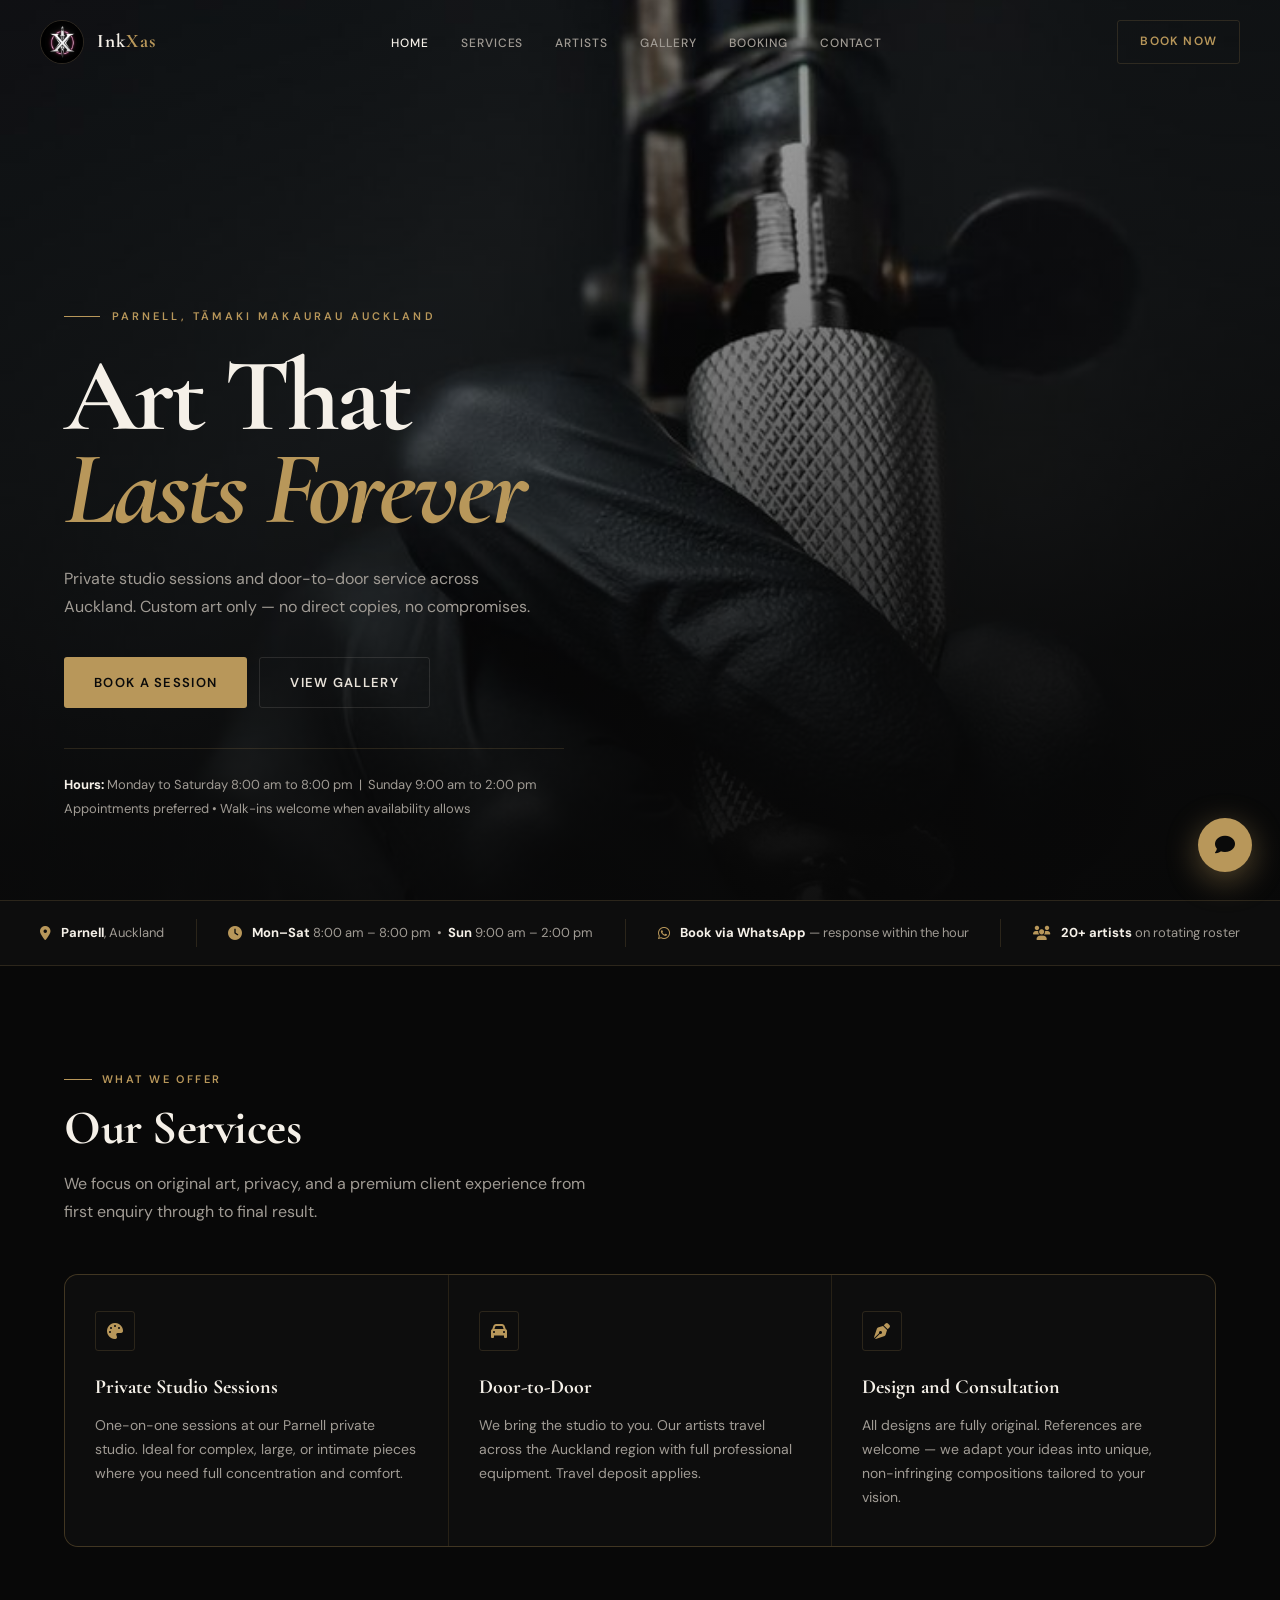
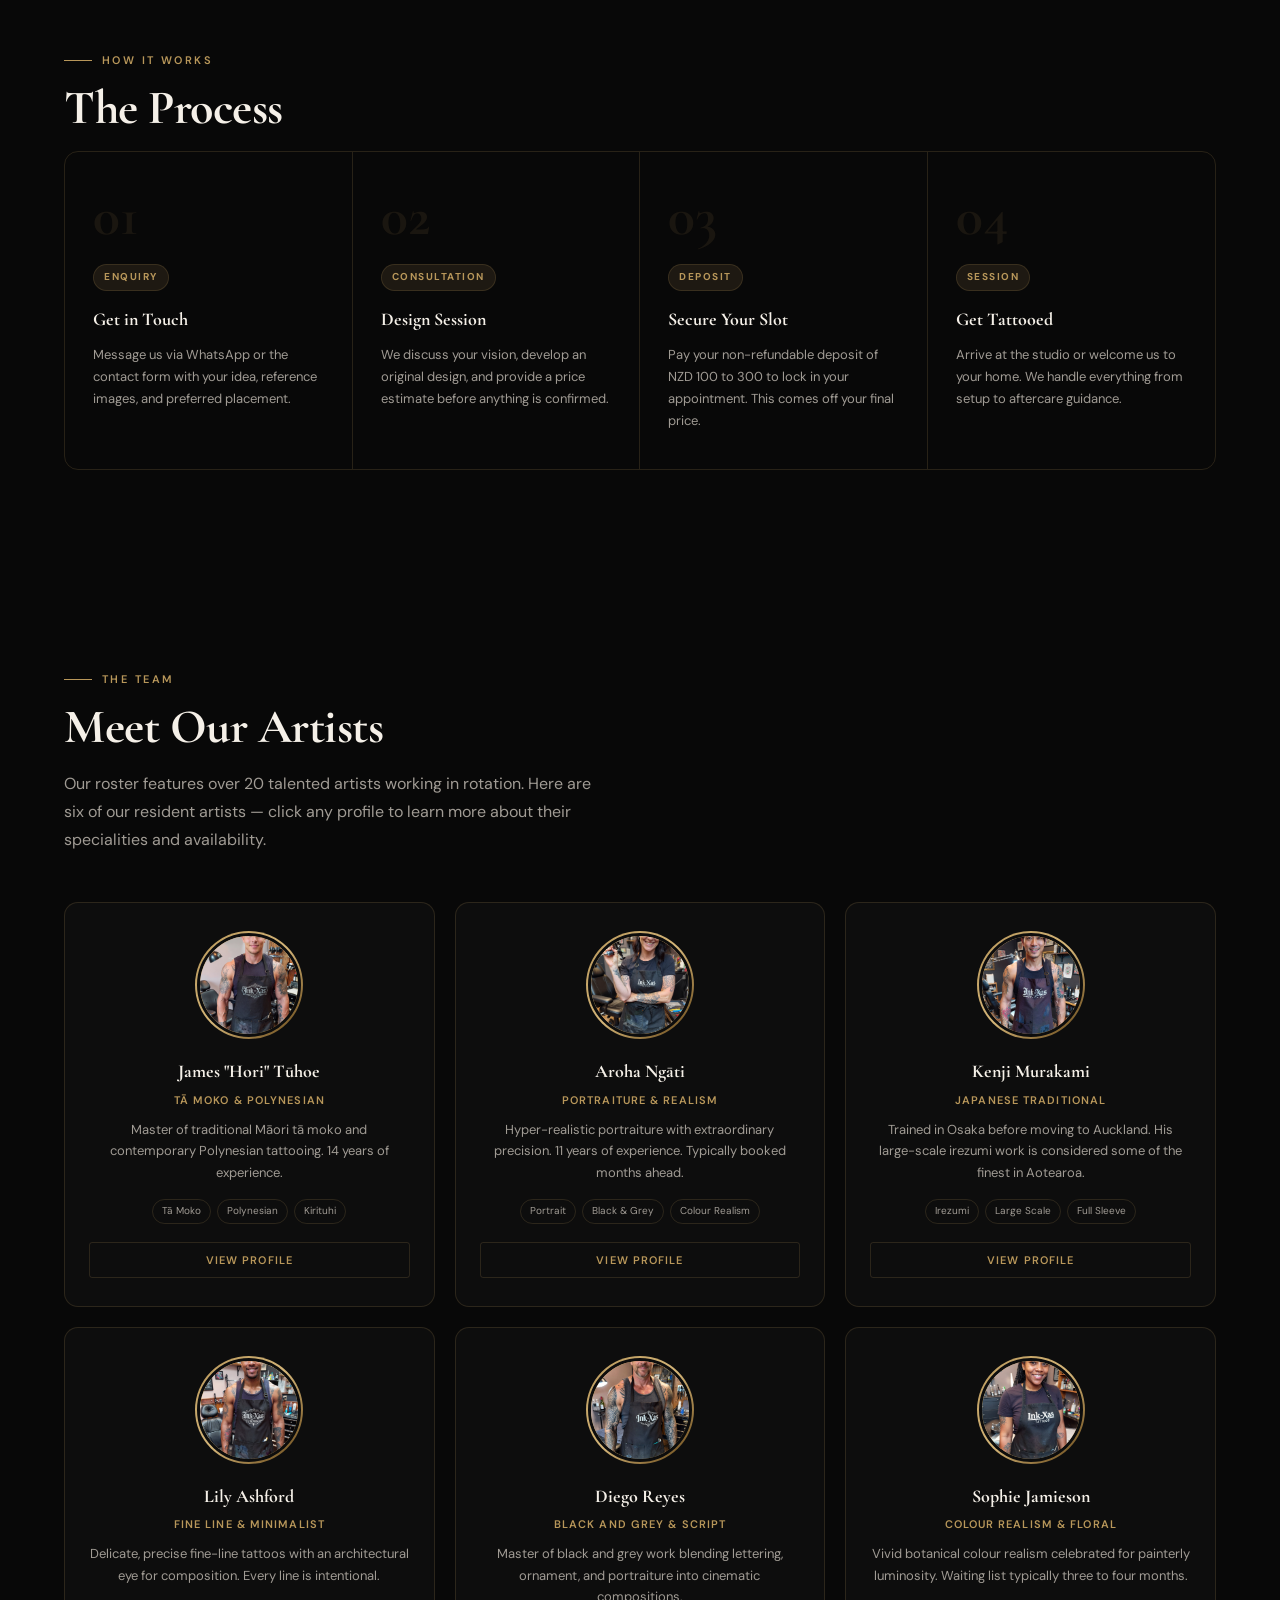
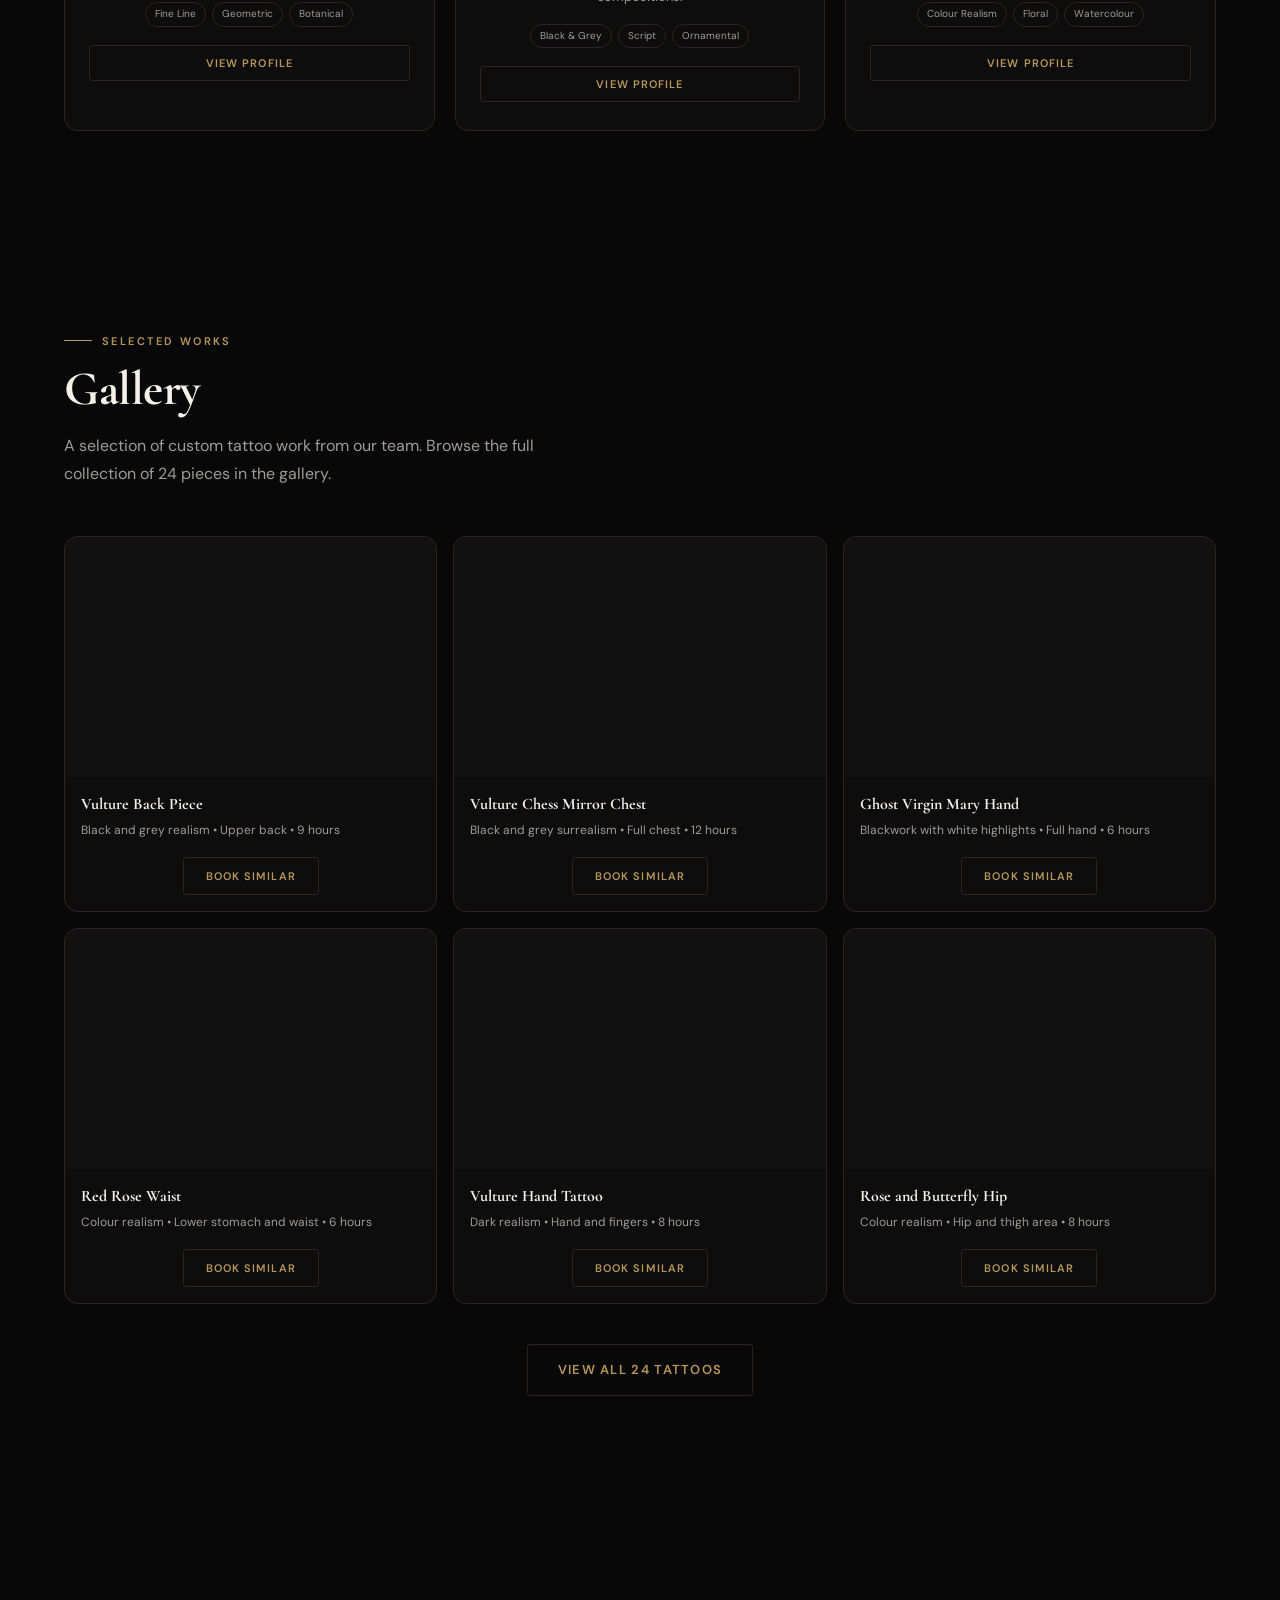
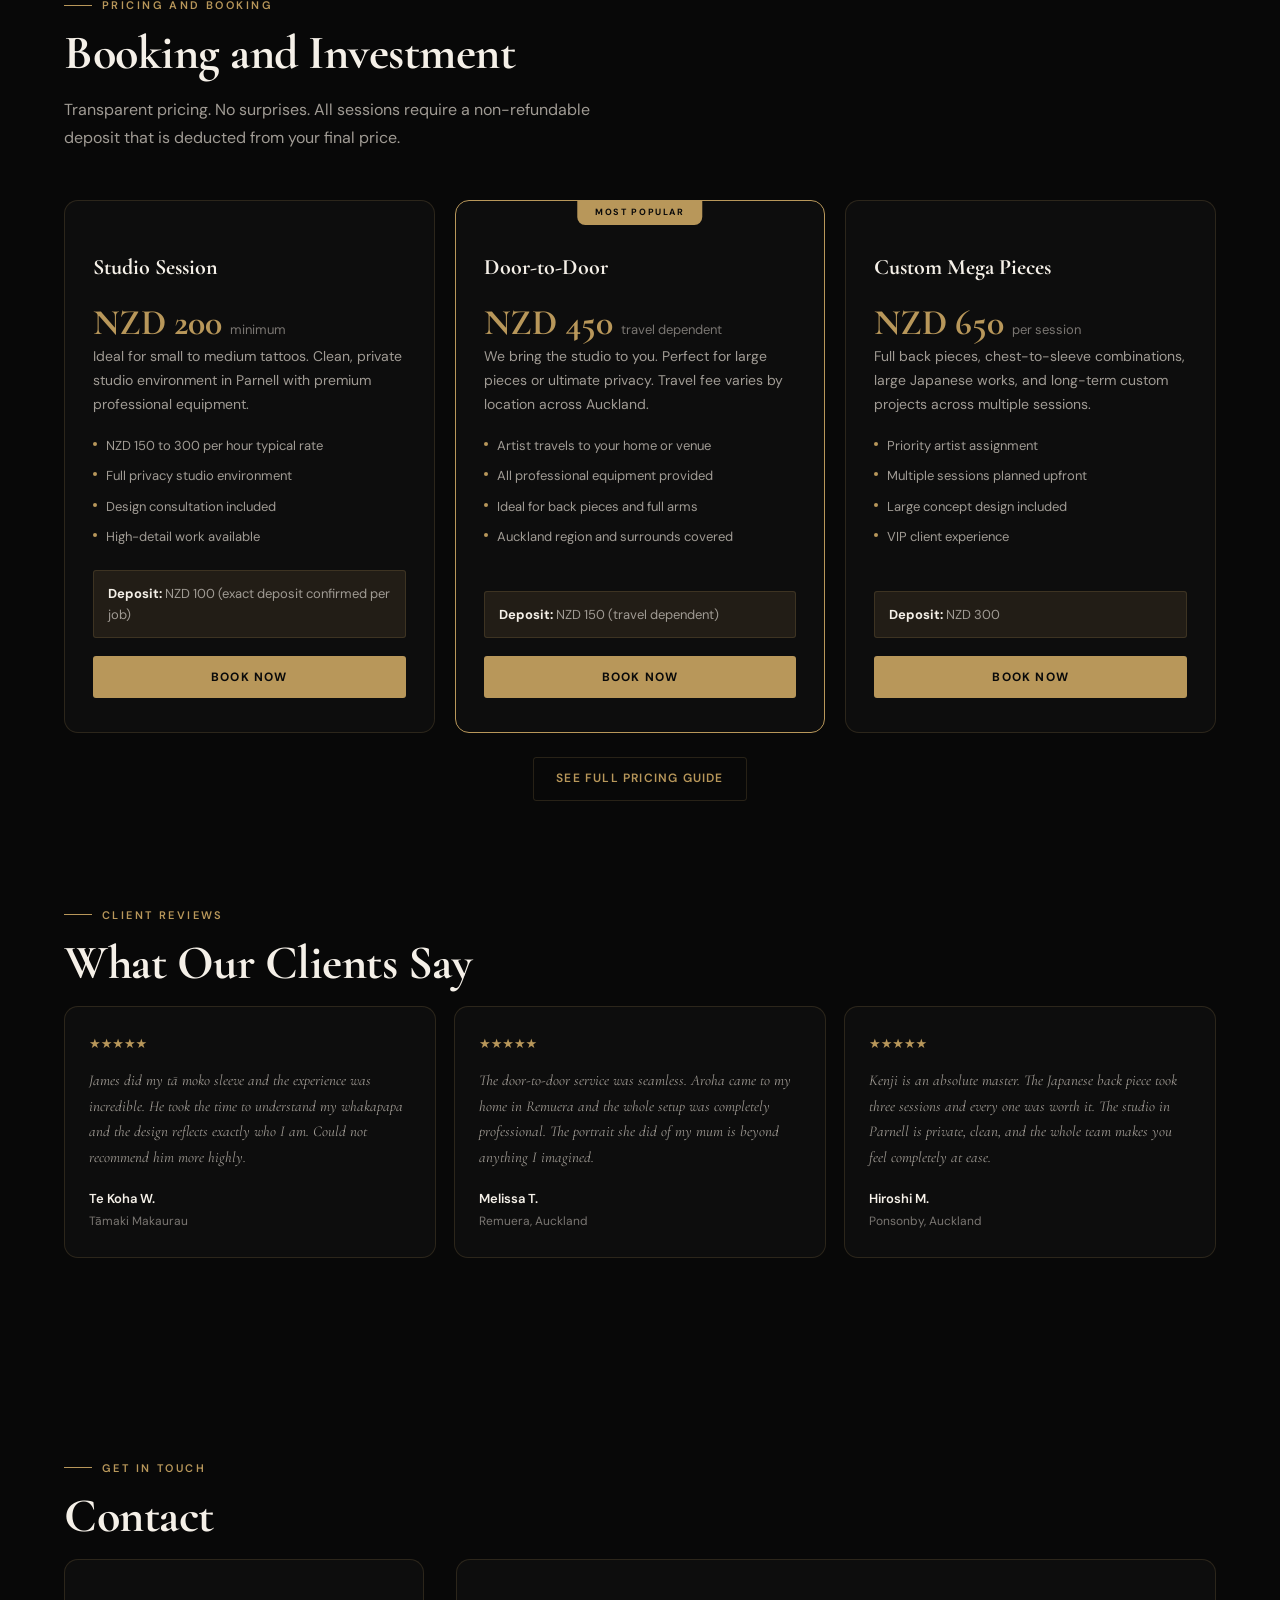
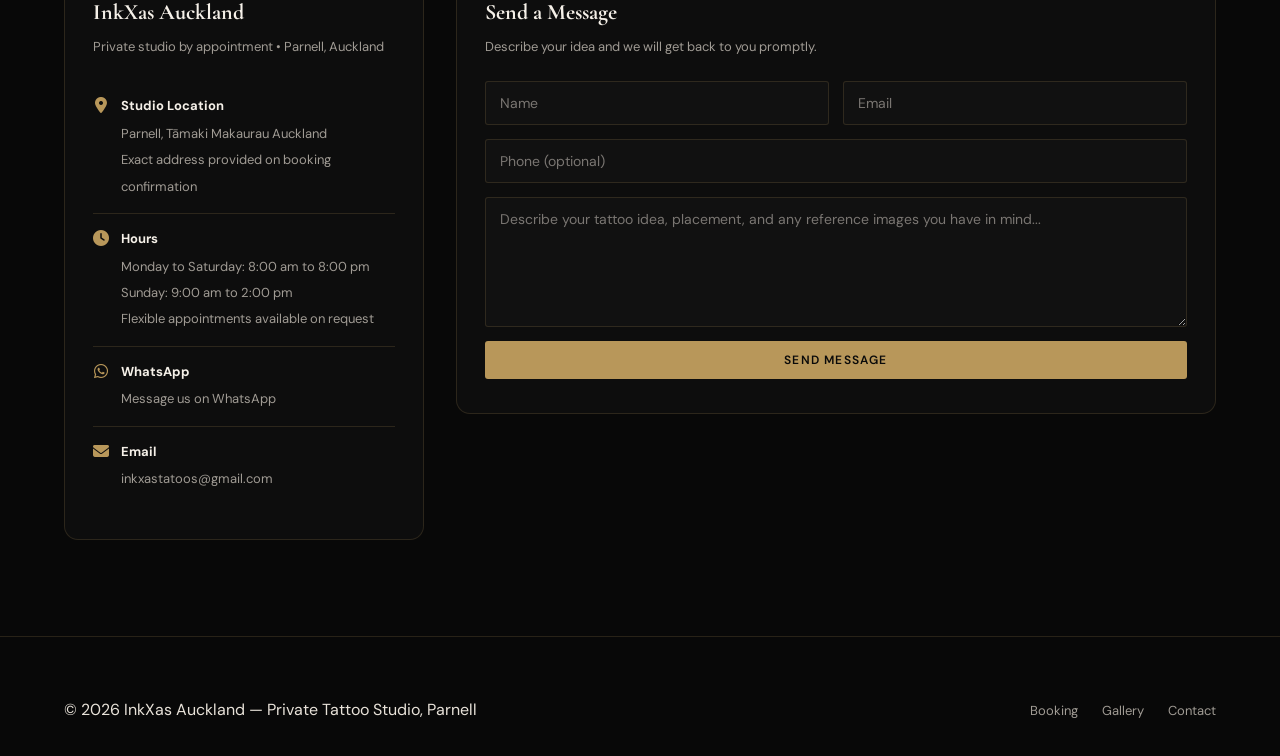
==== commit d08f904e: "fixed humburger" ====
--- a/index.html
+++ b/index.html
@@ -586,11 +586,4 @@
 
   <script src="./js/main.js"></script>
 </body>
-</html>
-
-
-
-
-
-
-
+</html>
--- a/styles/main.css
+++ b/styles/main.css
@@ -40,6 +40,11 @@
   -webkit-font-smoothing: antialiased;
   overflow-x: hidden;
 }
+
+/* Lock scroll when nav or modal is open */
+body.nav-open,
+body.modal-open { overflow: hidden; }
+
 img, video { display: block; max-width: 100%; }
 a { color: inherit; text-decoration: none; }
 ul, ol { list-style: none; }
@@ -132,11 +137,14 @@
   color: var(--white);
 }
 .logo-text span { color: var(--gold); }
+
+/* Desktop nav */
 .nav-list {
   display: flex;
   align-items: center;
   gap: 4px;
 }
+
 .nav-link {
   font-size: 12px;
   font-weight: 500;
@@ -149,14 +157,36 @@
 }
 .nav-link:hover,
 .nav-link.active { color: var(--white); }
-.nav-close { display: none; }
+
+/* Close button hidden on desktop */
+.nav-close {
+  display: none;
+  position: absolute;
+  top: 20px;
+  right: 20px;
+  width: 36px;
+  height: 36px;
+  background: rgba(8,8,8,0.8);
+  border: 1px solid var(--gold-border);
+  border-radius: 50%;
+  color: var(--white);
+  font-size: 16px;
+  align-items: center;
+  justify-content: center;
+  cursor: pointer;
+  z-index: 10;
+  transition: border-color var(--t), color var(--t);
+}
+.nav-close:hover { border-color: var(--gold); color: var(--gold); }
+
 .header-actions { display: flex; align-items: center; gap: 12px; }
 .nav-toggle {
   display: none;
   color: var(--white);
   font-size: 22px;
-  padding: 4px;
+  padding: 6px;
   cursor: pointer;
+  z-index: 10;
 }
 
 /* ==================== BUTTONS ==================== */
@@ -840,17 +870,66 @@
 
 @media (max-width: 768px) {
   .section { padding: 64px 0; }
+
+  /* Mobile nav drawer */
   .nav-list {
-    display: none; position: fixed;
-    inset: 0 0 0 auto; width: 280px;
-    background: var(--bg2); border-left: 1px solid var(--gold-border);
-    flex-direction: column; align-items: stretch;
-    padding: 80px 24px 40px; gap: 0; z-index: 950; overflow-y: auto;
+    display: flex;
+    flex-direction: column;
+    align-items: stretch;
+    position: fixed;
+    top: 0;
+    right: -100%;
+    width: min(300px, 85vw);
+    height: 100dvh;
+    background: var(--bg2);
+    border-left: 1px solid var(--gold-border);
+    padding: 80px 24px 40px;
+    gap: 0;
+    z-index: 1000;           /* above header z-index 900 */
+    overflow-y: auto;
+    transition: right 0.32s var(--ease);
+    /* Ensure the list itself never clips its children */
+    overflow-x: visible;
   }
-  .nav-list.open { display: flex; }
-  .nav-link { font-size: 15px; padding: 14px 8px; border-bottom: 1px solid var(--gold-border); text-transform: none; letter-spacing: 0; }
-  .nav-close { display: block; position: absolute; top: 22px; right: 20px; background: none; border: none; color: var(--text); font-size: 20px; cursor: pointer; }
-  .nav-toggle      { display: block; }
+  .nav-list.open {
+    right: 0;
+  }
+
+  /* Backdrop behind the open drawer */
+  .nav-list::before {
+    content: '';
+    position: fixed;
+    inset: 0;
+    background: rgba(0,0,0,0.6);
+    z-index: -1;
+    opacity: 0;
+    pointer-events: none;
+    transition: opacity 0.32s var(--ease);
+  }
+  .nav-list.open::before {
+    opacity: 1;
+    pointer-events: auto;
+  }
+
+  .nav-close {
+    display: flex;    /* show on mobile */
+    position: absolute;
+    top: 20px;
+    right: 20px;
+  }
+
+  .nav-link {
+    font-size: 15px;
+    padding: 15px 8px;
+    border-bottom: 1px solid var(--gold-border);
+    text-transform: none;
+    letter-spacing: 0;
+    color: var(--text);
+    display: block;
+  }
+  .nav-link:last-of-type { border-bottom: none; }
+
+  .nav-toggle      { display: flex; align-items: center; justify-content: center; }
   .header-book     { display: none; }
   .info-divider    { display: none; }
   .info-banner-inner { flex-direction: column; align-items: flex-start; gap: 12px; }
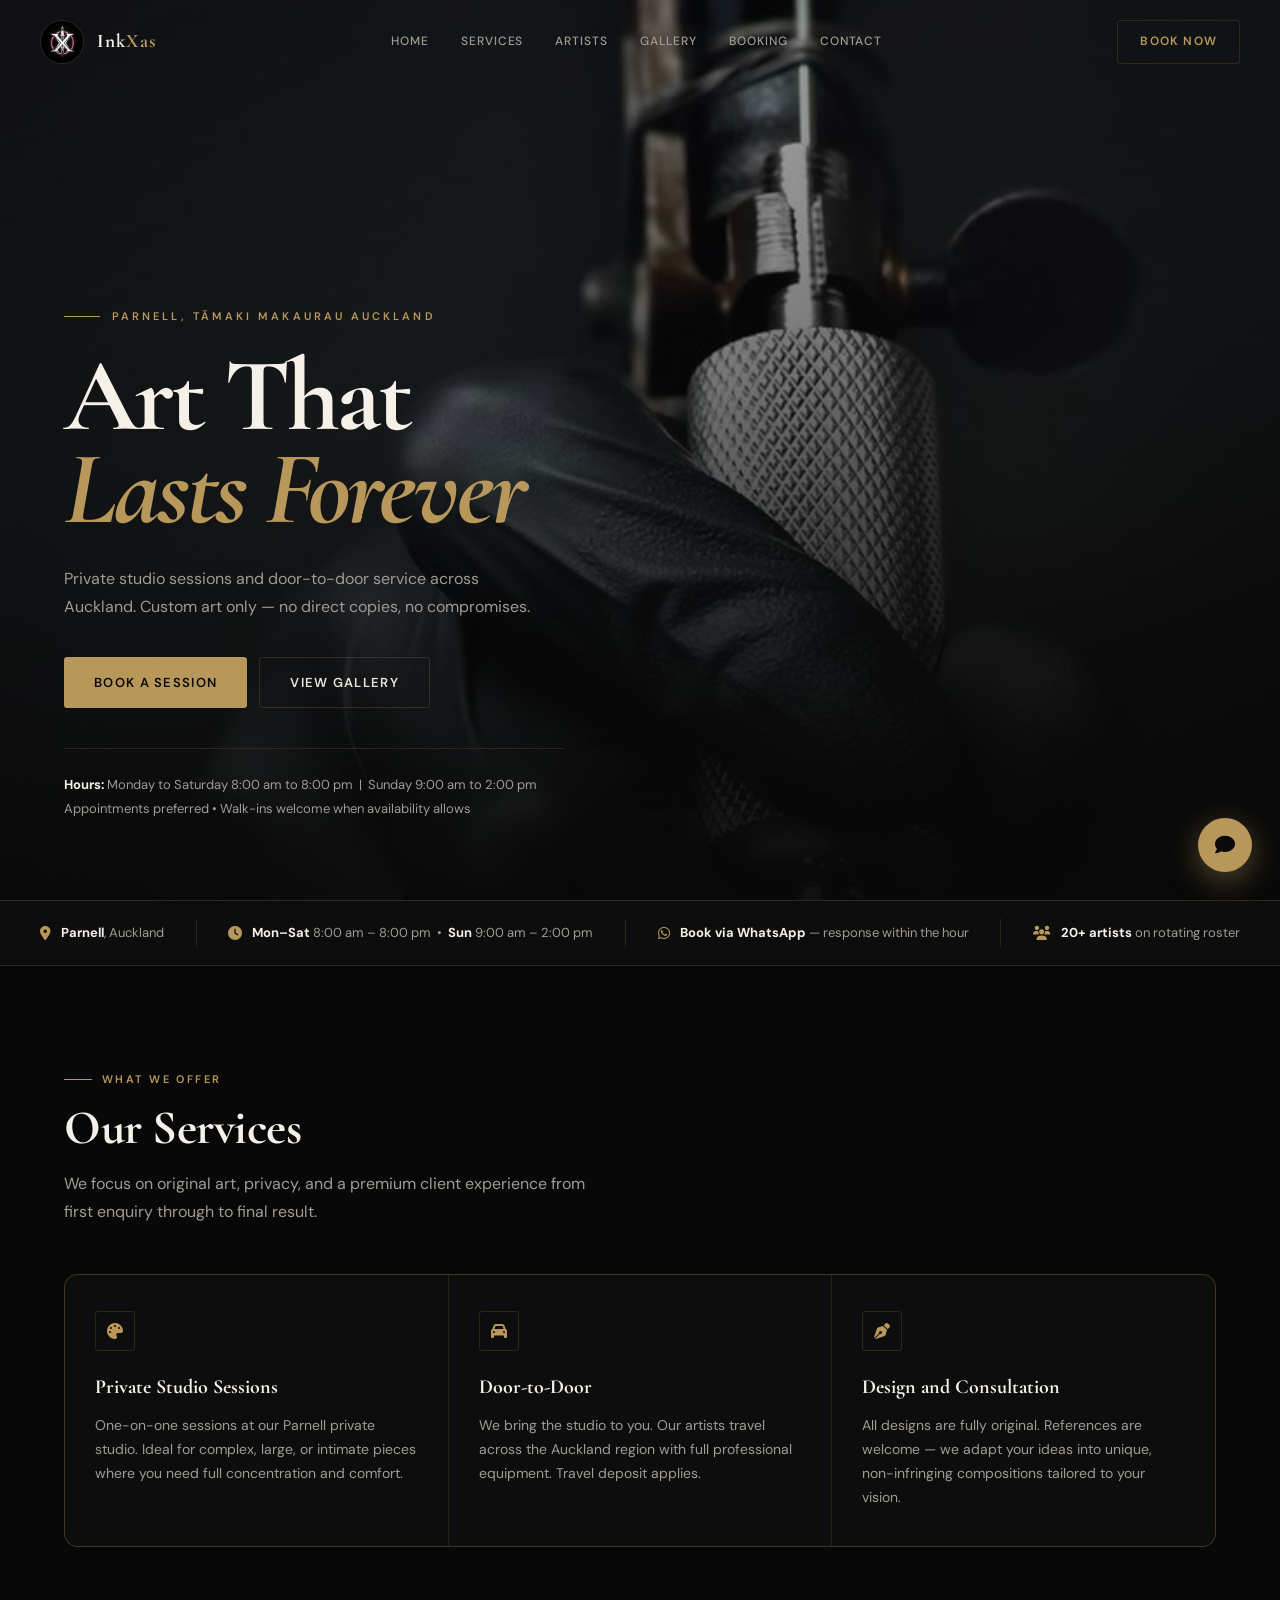
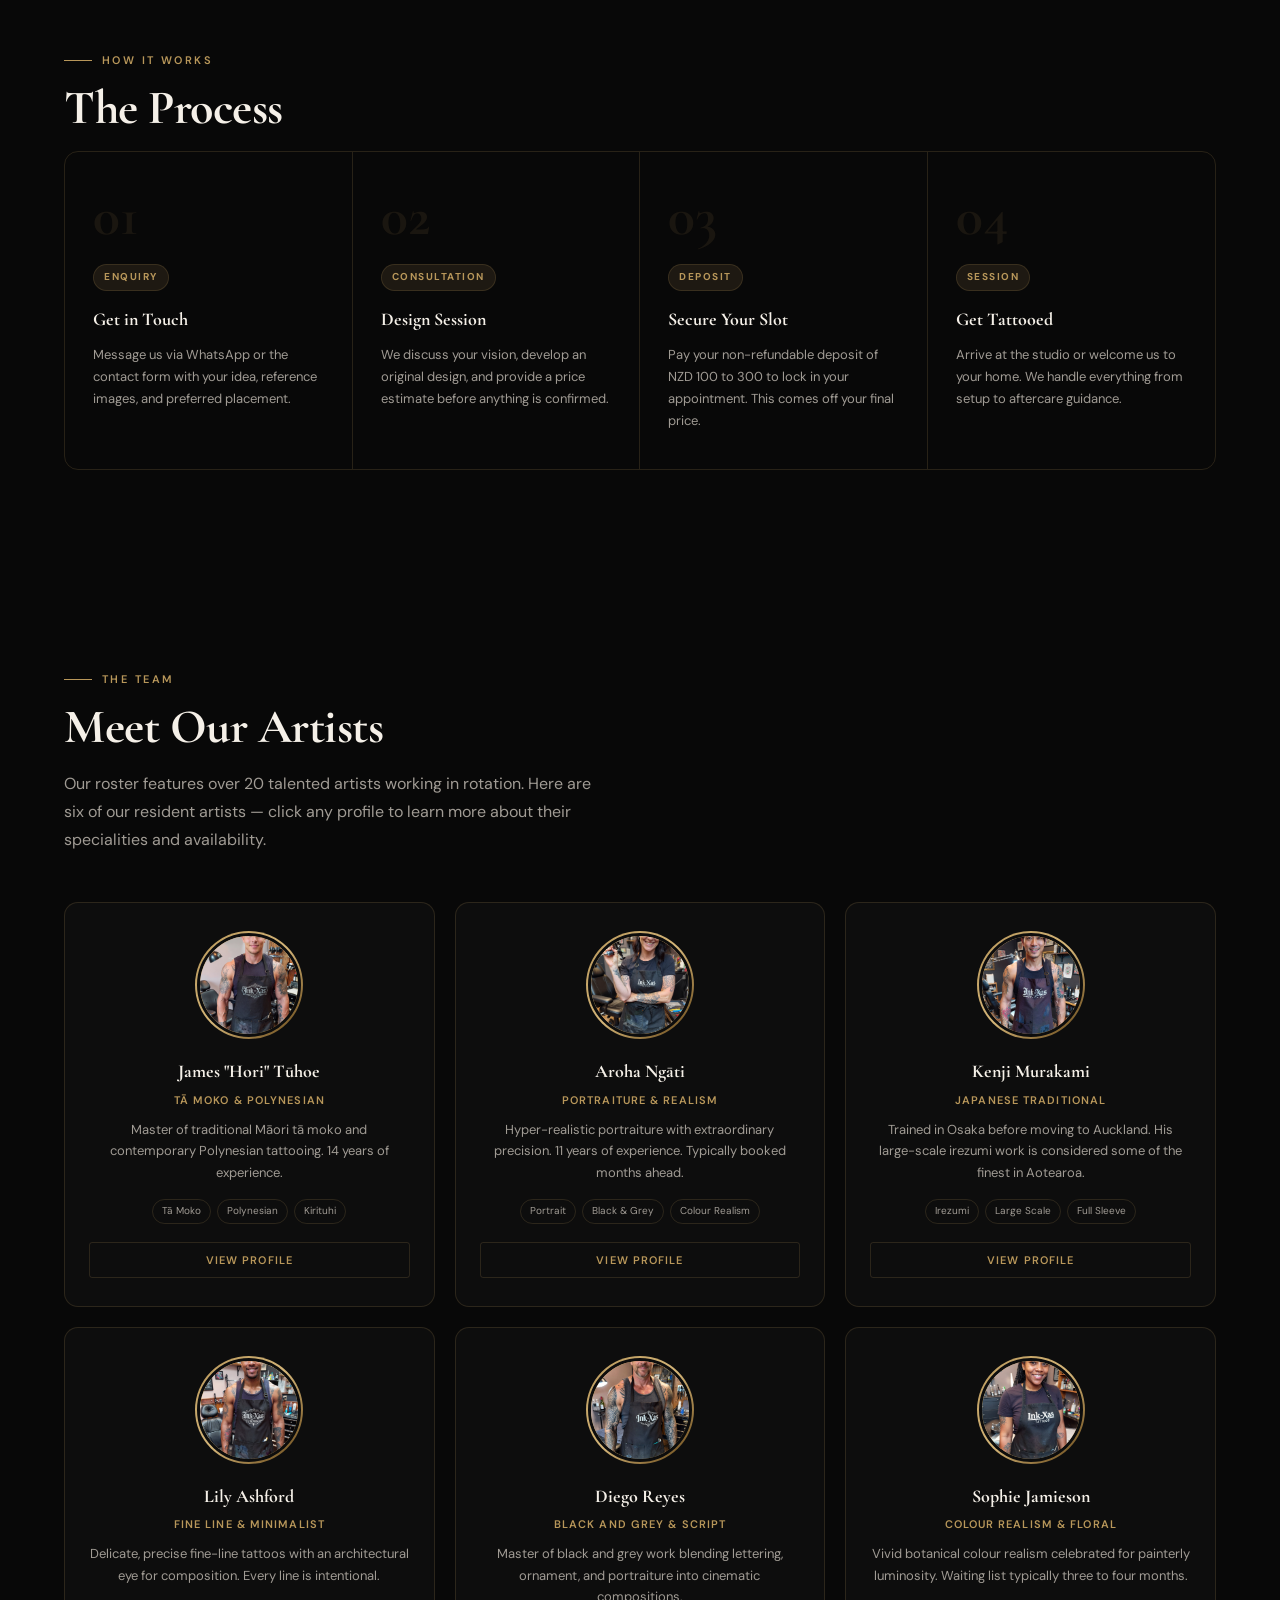
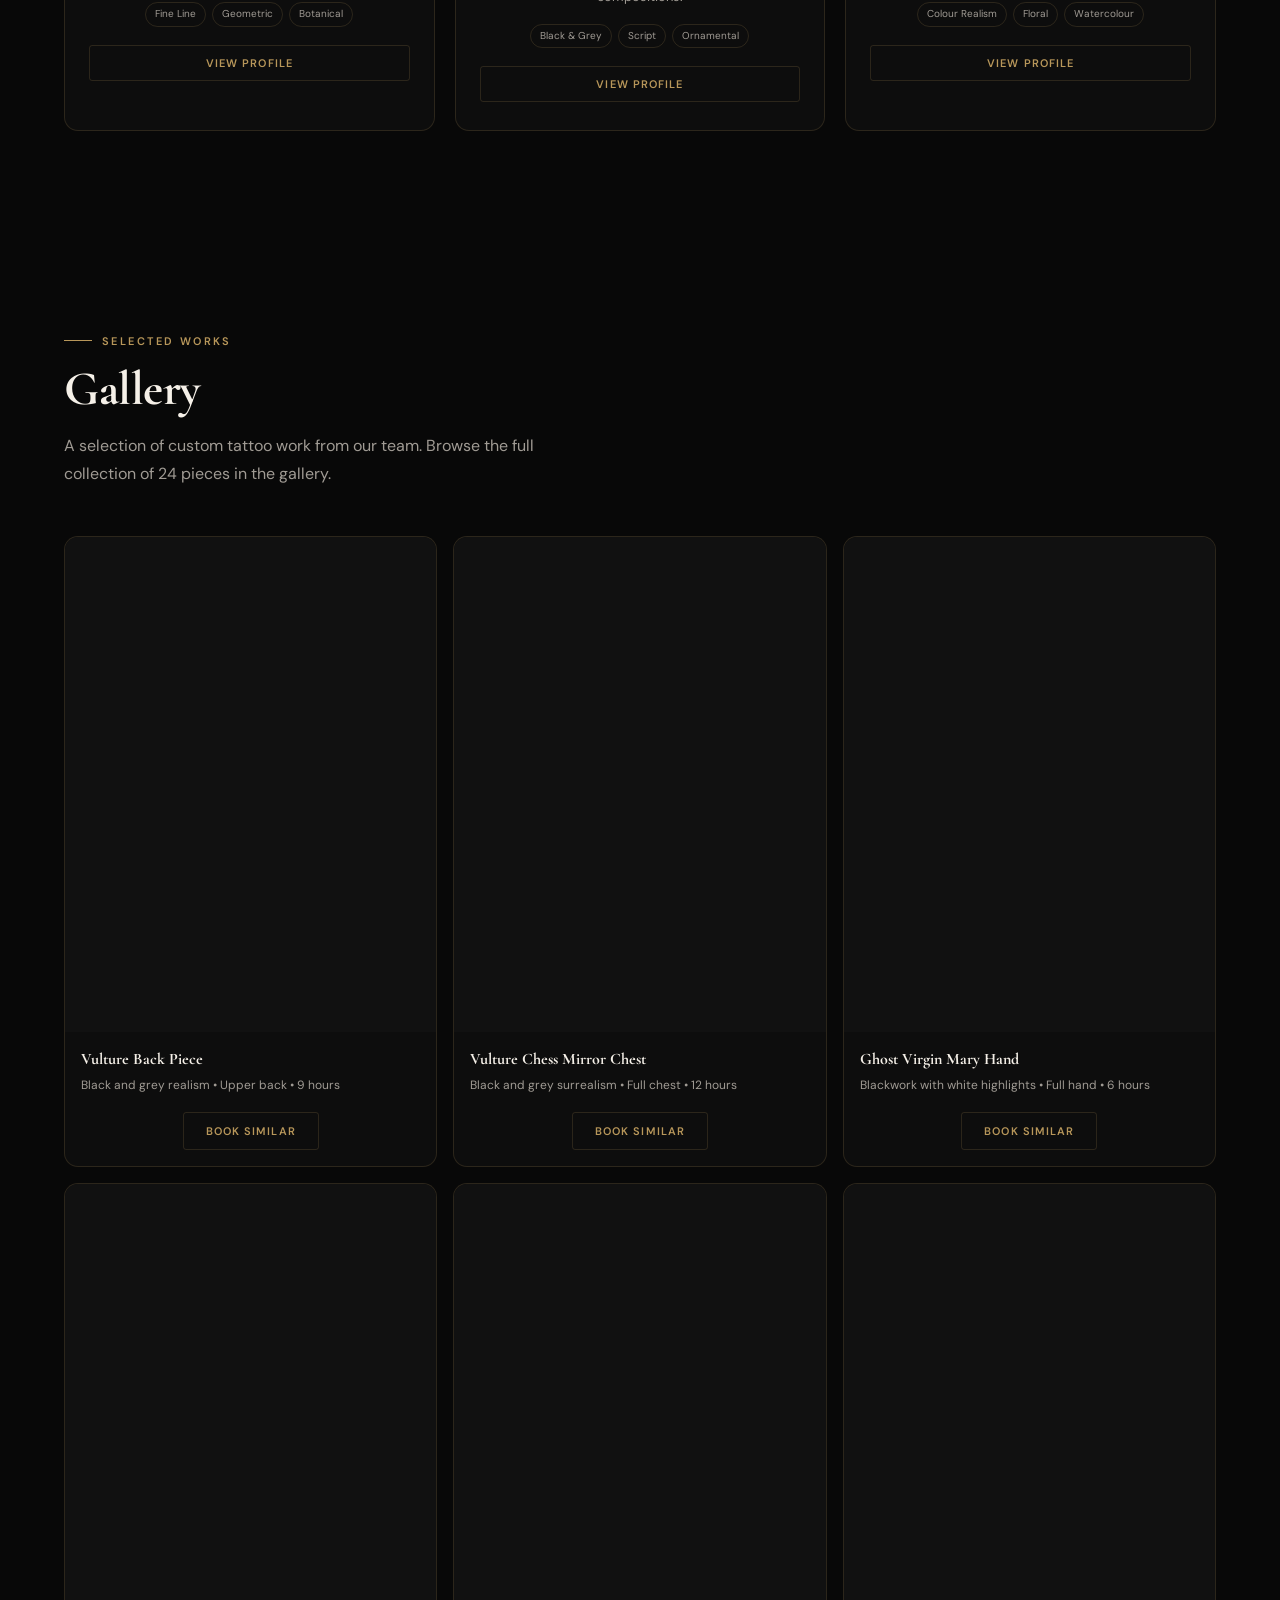
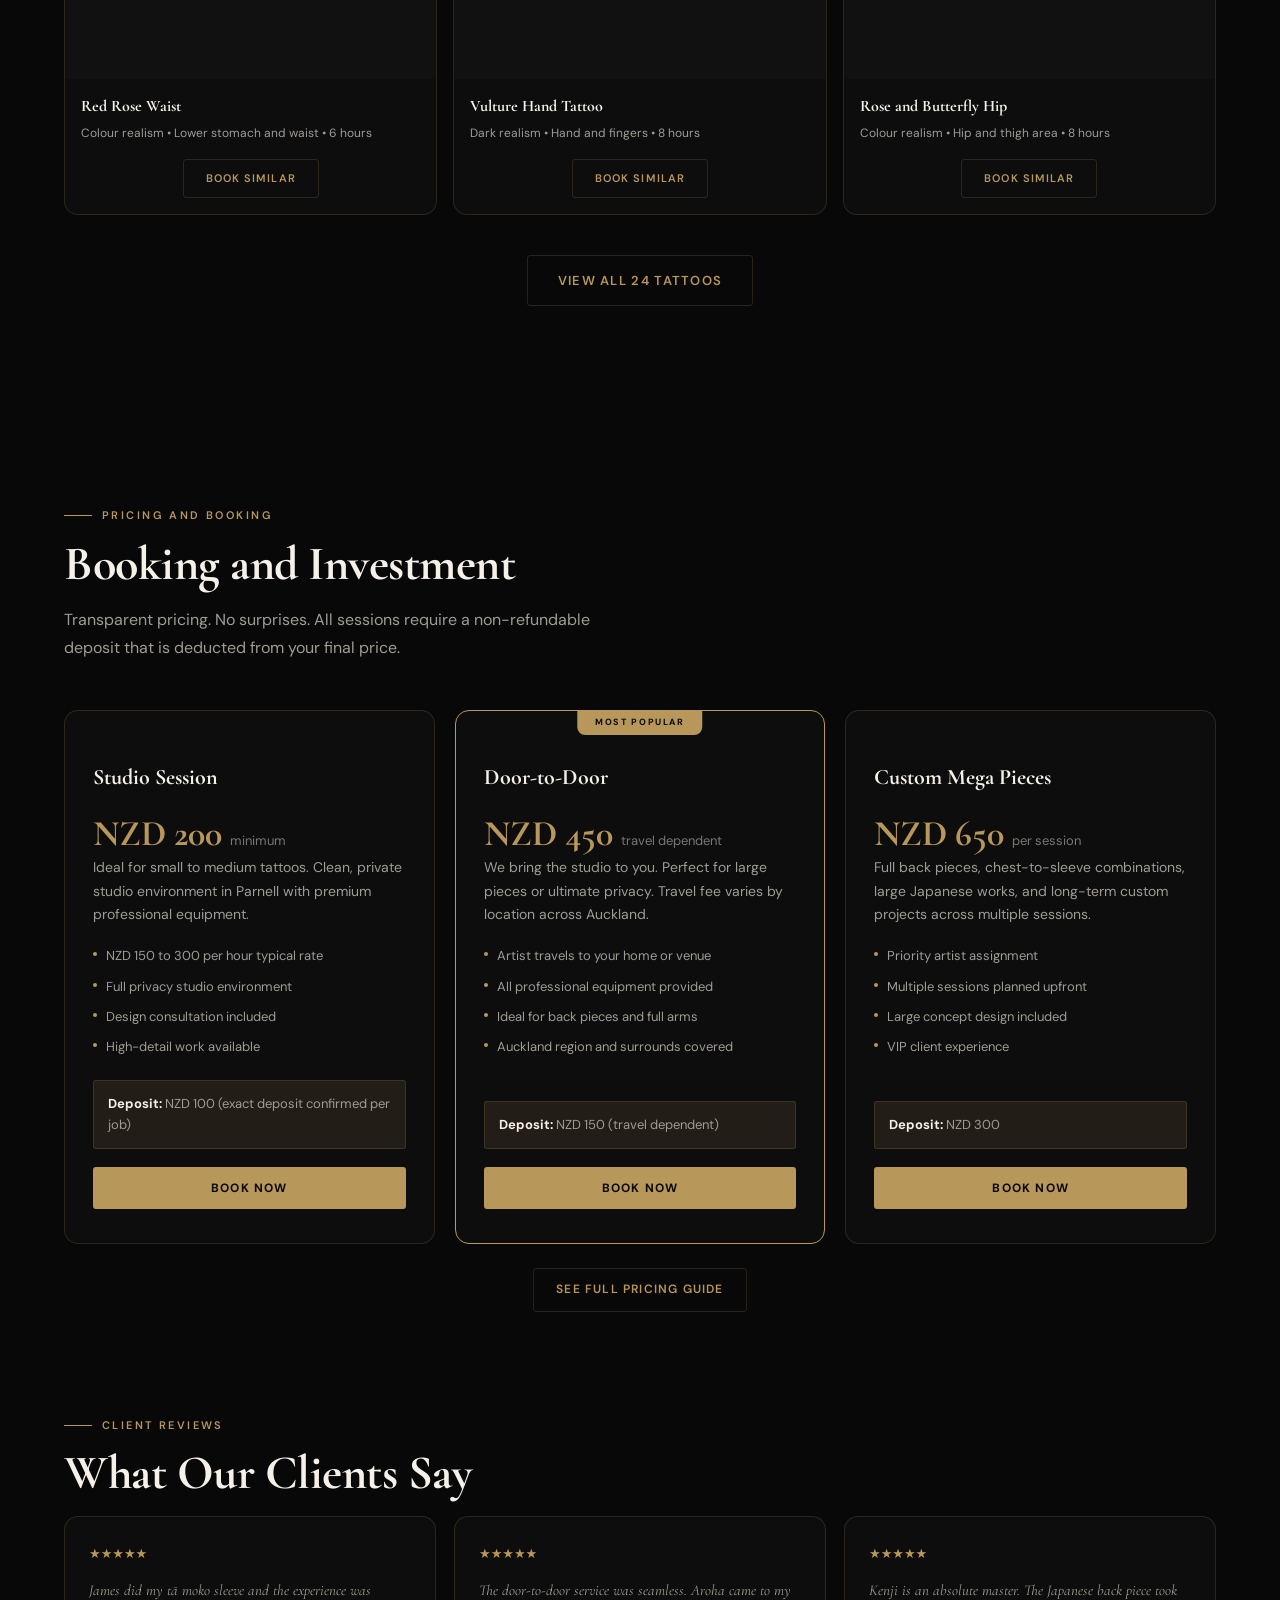
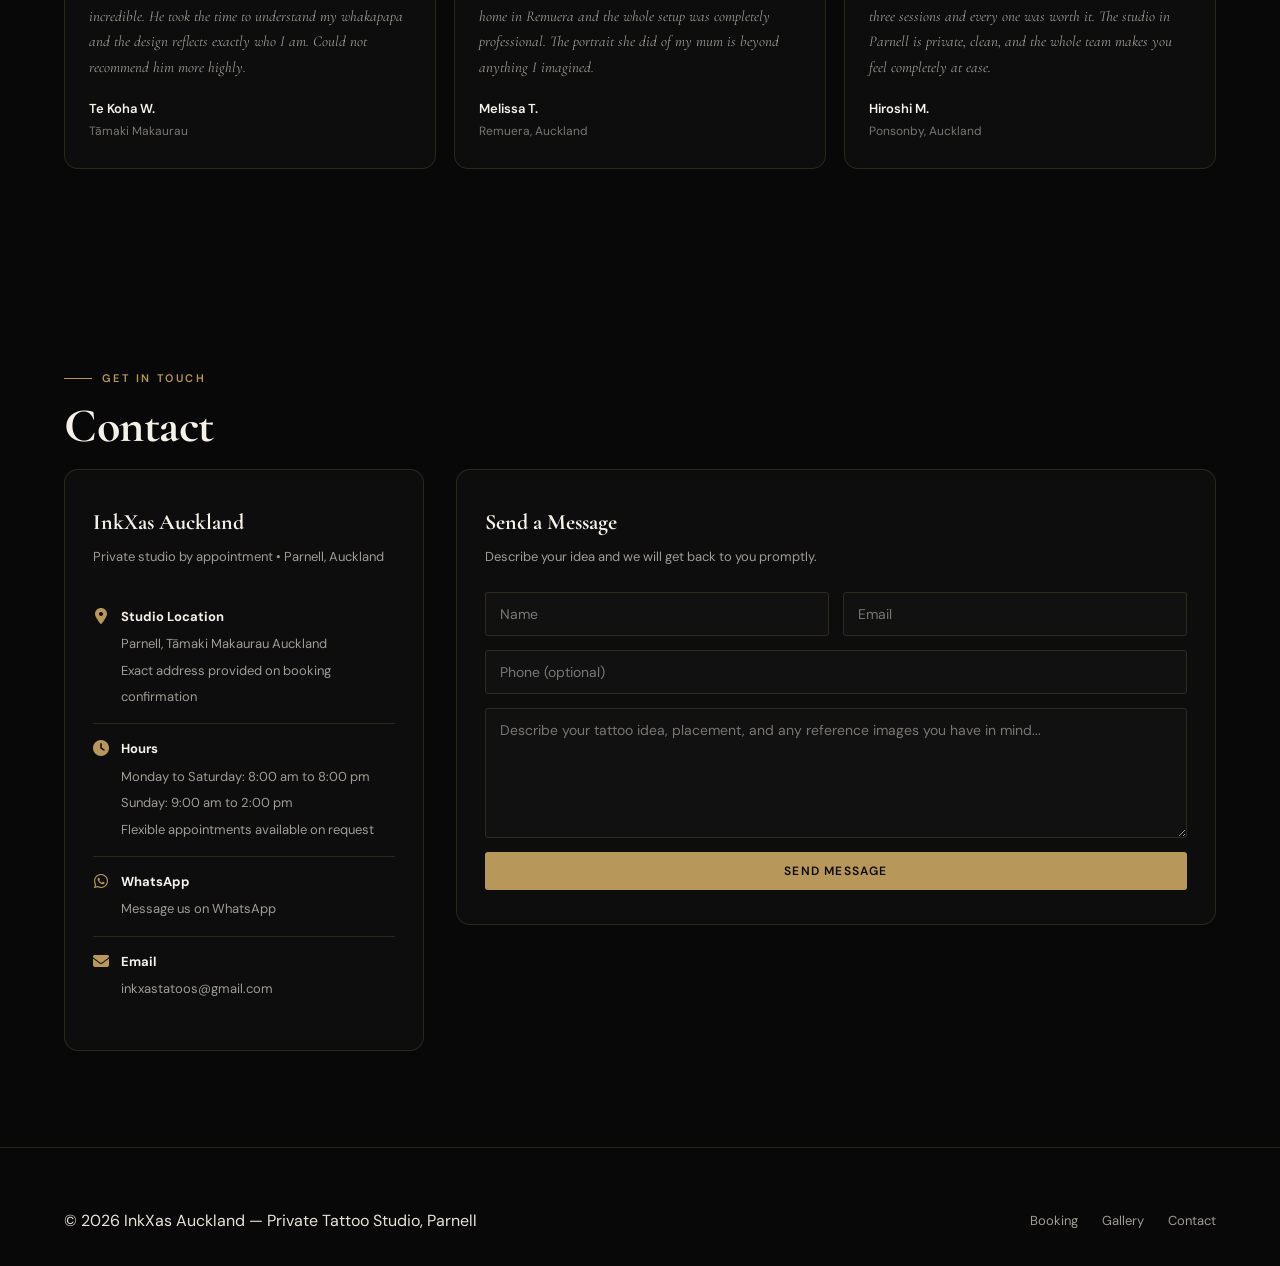
==== commit 1e372149: "fix: rename files with spaces to hyphens for production hosting" ====
--- a/index.html
+++ b/index.html
@@ -167,7 +167,7 @@
 
         <article class="artist-card" tabindex="0" data-artist="1">
           <div class="artist-photo-ring">
-            <img src="./pages/gallery/johnny rebel.jpg" alt="James Tūhoe" class="artist-photo">
+            <img src="./pages/gallery/johnny-rebel.jpg" alt="James Tūhoe" class="artist-photo">
           </div>
           <h3>James "Hori" Tūhoe</h3>
           <p class="artist-specialty">Tā Moko &amp; Polynesian</p>
@@ -182,7 +182,7 @@
 
         <article class="artist-card" tabindex="0" data-artist="2">
           <div class="artist-photo-ring">
-            <img src="./pages/gallery/mia valdez.jpg" alt="Aroha Ngāti" class="artist-photo">
+            <img src="./pages/gallery/mia-valdez.jpg" alt="Aroha Ngāti" class="artist-photo">
           </div>
           <h3>Aroha Ngāti</h3>
           <p class="artist-specialty">Portraiture &amp; Realism</p>
@@ -197,7 +197,7 @@
 
         <article class="artist-card" tabindex="0" data-artist="3">
           <div class="artist-photo-ring">
-            <img src="./pages/gallery/jun leo.jpg" alt="Kenji Murakami" class="artist-photo">
+            <img src="./pages/gallery/jun-leo.jpg" alt="Kenji Murakami" class="artist-photo">
           </div>
           <h3>Kenji Murakami</h3>
           <p class="artist-specialty">Japanese Traditional</p>
@@ -212,7 +212,7 @@
 
         <article class="artist-card" tabindex="0" data-artist="4">
           <div class="artist-photo-ring">
-            <img src="./pages/gallery/leone carter.jpg" alt="Lily Ashford" class="artist-photo">
+            <img src="./pages/gallery/leone-carter.jpg" alt="Lily Ashford" class="artist-photo">
           </div>
           <h3>Lily Ashford</h3>
           <p class="artist-specialty">Fine Line &amp; Minimalist</p>
@@ -294,7 +294,7 @@
 
         <figure class="pro-card">
           <div class="media-wrapper">
-            <video class="preview-video" src="./pages/gallery/back vulture.mp4" muted playsinline preload="metadata" loop></video>
+            <video class="preview-video" src="./pages/gallery/back-vulture.mp4" muted playsinline preload="metadata" loop></video>
           </div>
           <figcaption>
             <strong>Vulture Back Piece</strong>
@@ -307,7 +307,7 @@
 
         <figure class="pro-card">
           <div class="media-wrapper">
-            <video class="preview-video" src="./pages/gallery/chest vulture chess mirror.mp4" muted playsinline preload="metadata" loop></video>
+            <video class="preview-video" src="./pages/gallery/chest-vulture-chess-mirror.mp4" muted playsinline preload="metadata" loop></video>
           </div>
           <figcaption>
             <strong>Vulture Chess Mirror Chest</strong>
@@ -320,7 +320,7 @@
 
         <figure class="pro-card">
           <div class="media-wrapper">
-            <video class="preview-video" src="./pages/gallery/ghost holy lady hand.mp4" muted playsinline preload="metadata" loop></video>
+            <video class="preview-video" src="./pages/gallery/ghost-holy-lady-hand.mp4" muted playsinline preload="metadata" loop></video>
           </div>
           <figcaption>
             <strong>Ghost Virgin Mary Hand</strong>
@@ -333,7 +333,7 @@
 
         <figure class="pro-card">
           <div class="media-wrapper">
-            <video class="preview-video" src="./pages/gallery/tummy waist rose.mp4" muted playsinline preload="metadata" loop></video>
+            <video class="preview-video" src="./pages/gallery/tummy-waist-rose.mp4" muted playsinline preload="metadata" loop></video>
           </div>
           <figcaption>
             <strong>Red Rose Waist</strong>
@@ -346,7 +346,7 @@
 
         <figure class="pro-card">
           <div class="media-wrapper">
-            <video class="preview-video" src="./pages/gallery/vulture hand.mp4" muted playsinline preload="metadata" loop></video>
+            <video class="preview-video" src="./pages/gallery/vulture-hand.mp4" muted playsinline preload="metadata" loop></video>
           </div>
           <figcaption>
             <strong>Vulture Hand Tattoo</strong>
@@ -359,7 +359,7 @@
 
         <figure class="pro-card">
           <div class="media-wrapper">
-            <video class="preview-video" src="./pages/gallery/butterfly hip rose butterflyy.mp4" muted playsinline preload="metadata" loop></video>
+            <video class="preview-video" src="./pages/gallery/butterfly-hip-rose-butterflyy.mp4" muted playsinline preload="metadata" loop></video>
           </div>
           <figcaption>
             <strong>Rose and Butterfly Hip</strong>
--- a/styles/main.css
+++ b/styles/main.css
@@ -1,5 +1,5 @@
 /* ================================================================
-   InkXas — Parnell, Tāmaki Makaurau Auckland, Aotearoa New Zealand
+   InkXas — Parnell, Tāmaki Makaurau Auckland
    Aesthetic: Dark luxury editorial — ink on parchment, gold leaf
    Fonts: Cormorant Garamond (display) + DM Sans (body)
    ================================================================ */
@@ -93,7 +93,7 @@
   max-width: 540px;
   margin-bottom: 48px;
 }
-.section-header        { margin-bottom: 56px; }
+.section-header          { margin-bottom: 56px; }
 .section-header.centered { text-align: center; }
 .section-header.centered .section-lead { margin: 0 auto 48px; }
 
@@ -121,6 +121,7 @@
   align-items: center;
   gap: 13px;
   z-index: 10;
+  position: relative;
 }
 .logo-img {
   width: 44px;
@@ -138,11 +139,14 @@
 }
 .logo-text span { color: var(--gold); }
 
-/* Desktop nav */
+/* ── DESKTOP NAV ──────────────────────────────────────────────── */
 .nav-list {
   display: flex;
   align-items: center;
   gap: 4px;
+  list-style: none;
+  margin: 0;
+  padding: 0;
 }
 
 .nav-link {
@@ -154,19 +158,20 @@
   border-radius: var(--radius-sm);
   transition: color var(--t);
   text-transform: uppercase;
+  display: block;
 }
 .nav-link:hover,
 .nav-link.active { color: var(--white); }
 
-/* Close button hidden on desktop */
+/* Close button — hidden on desktop */
 .nav-close {
   display: none;
   position: absolute;
-  top: 20px;
-  right: 20px;
+  top: 18px;
+  right: 18px;
   width: 36px;
   height: 36px;
-  background: rgba(8,8,8,0.8);
+  background: rgba(8,8,8,0.85);
   border: 1px solid var(--gold-border);
   border-radius: 50%;
   color: var(--white);
@@ -174,12 +179,21 @@
   align-items: center;
   justify-content: center;
   cursor: pointer;
+  z-index: 1002;
+  transition: border-color var(--t), color var(--t);
+  flex-shrink: 0;
+}
+.nav-close:hover { border-color: var(--gold); color: var(--gold); }
+
+.header-actions {
+  display: flex;
+  align-items: center;
+  gap: 12px;
+  position: relative;
   z-index: 10;
-  transition: border-color var(--t), color var(--t);
-}
-.nav-close:hover { border-color: var(--gold); color: var(--gold); }
-
-.header-actions { display: flex; align-items: center; gap: 12px; }
+}
+
+/* Hamburger toggle — hidden on desktop */
 .nav-toggle {
   display: none;
   color: var(--white);
@@ -187,6 +201,10 @@
   padding: 6px;
   cursor: pointer;
   z-index: 10;
+  align-items: center;
+  justify-content: center;
+  background: none;
+  border: none;
 }
 
 /* ==================== BUTTONS ==================== */
@@ -440,8 +458,8 @@
   cursor: pointer; transition: all var(--t); z-index: 10;
 }
 .modal-close-btn:hover { border-color: var(--gold); color: var(--gold); }
-.modal-photo-panel { overflow: hidden; }
-.modal-photo-panel img { width: 100%; height: 100%; object-fit: cover; object-position: top center; }
+.modal-photo-panel { overflow: hidden; background: var(--bg3); }
+.modal-photo-panel img { width: 100%; height: 100%; object-fit: contain; object-position: top center; background: var(--bg3); }
 .modal-body-panel { padding: 32px 28px; overflow-y: auto; }
 .modal-artist-name     { font-family: var(--font-d); font-size: 26px; font-weight: 700; color: var(--white); margin-bottom: 4px; }
 .modal-artist-specialty { font-size: 12px; color: var(--gold); font-weight: 600; letter-spacing: 0.1em; text-transform: uppercase; margin-bottom: 16px; }
@@ -470,7 +488,7 @@
   gap: 16px;
 }
 
-/* Tattoo card — used in gallery page */
+/* ── Tattoo card (gallery page) ───────────────────────────────── */
 .tattoo-card {
   background: var(--bg2); border: 1px solid var(--gold-border);
   border-radius: var(--radius-lg); overflow: hidden;
@@ -478,8 +496,23 @@
   transition: border-color var(--t), transform var(--t);
 }
 .tattoo-card:hover { border-color: rgba(184,151,90,0.45); transform: translateY(-3px); }
-.tattoo-media { position: relative; height: 240px; overflow: hidden; background: var(--bg3); flex-shrink: 0; }
-.tattoo-media video { width: 100%; height: 100%; object-fit: cover; }
+
+/* Video container — responsive aspect ratio */
+.tattoo-media {
+  position: relative;
+  overflow: hidden;
+  background: var(--bg3);
+  flex-shrink: 0;
+  /* Maintains a consistent 9:16-ish feel for portrait videos */
+  aspect-ratio: 9 / 12;
+}
+.tattoo-media video {
+  width: 100%;
+  height: 100%;
+  display: block;
+  object-fit: cover;
+}
+
 .tattoo-badge {
   position: absolute; top: 10px; left: 10px;
   font-size: 9px; font-weight: 700; letter-spacing: 0.12em; text-transform: uppercase;
@@ -506,7 +539,7 @@
 .tattoo-actions { display: grid; grid-template-columns: 1fr 1fr; gap: 8px; margin-top: auto; padding-top: 12px; }
 .tattoo-actions .btn { font-size: 11px; padding: 10px 8px; }
 
-/* Pro card — used on homepage gallery preview */
+/* ── Pro card (homepage gallery preview) ──────────────────────── */
 .pro-card {
   background: var(--bg2);
   border: 1px solid var(--gold-border);
@@ -517,8 +550,21 @@
   transition: border-color var(--t), transform var(--t);
 }
 .pro-card:hover { border-color: rgba(184,151,90,0.45); transform: translateY(-3px); }
-.media-wrapper { position: relative; height: 240px; overflow: hidden; background: var(--bg3); flex-shrink: 0; }
-.media-wrapper video { width: 100%; height: 100%; object-fit: cover; }
+
+.media-wrapper {
+  position: relative;
+  overflow: hidden;
+  background: var(--bg3);
+  flex-shrink: 0;
+  aspect-ratio: 9 / 12;   /* consistent portrait ratio for all videos */
+}
+.media-wrapper video {
+  width: 100%;
+  height: 100%;
+  display: block;
+  object-fit: cover;
+}
+
 .pro-card figcaption {
   padding: 14px 16px 4px;
   display: flex;
@@ -583,7 +629,7 @@
 .session-actions     { display: flex; flex-direction: column; gap: 9px; }
 .session-actions .btn { width: 100%; }
 
-/* Rate cards — simpler booking section variant */
+/* Rate cards */
 .rates-grid { display: grid; grid-template-columns: repeat(3, 1fr); gap: 20px; }
 .rate-card {
   background: var(--bg2); border: 1px solid var(--gold-border);
@@ -621,7 +667,7 @@
   background: var(--gold); color: #0a0a0a;
   font-size: 12px; font-weight: 700; letter-spacing: 0.1em; text-transform: uppercase;
   border-radius: var(--radius-sm); text-decoration: none;
-  transition: all var(--t);
+  transition: all var(--t); cursor: pointer; border: none; font-family: var(--font-b);
 }
 .book-btn:hover { background: var(--gold-light); transform: translateY(-1px); }
 
@@ -640,8 +686,8 @@
 .policy-card p    { font-size: 13px; color: var(--muted-light); line-height: 1.7; }
 
 /* ==================== PRICING TABLE ==================== */
-.pricing-table-wrap { border: 1px solid var(--gold-border); border-radius: var(--radius-lg); overflow: hidden; }
-.pricing-table { width: 100%; border-collapse: collapse; font-size: 14px; }
+.pricing-table-wrap { border: 1px solid var(--gold-border); border-radius: var(--radius-lg); overflow: hidden; overflow-x: auto; }
+.pricing-table { width: 100%; border-collapse: collapse; font-size: 14px; min-width: 560px; }
 .pricing-table th {
   text-align: left; padding: 12px 16px;
   font-size: 10px; font-weight: 700; letter-spacing: 0.15em; text-transform: uppercase;
@@ -678,8 +724,6 @@
 .contact-form-wrap h3     { font-family: var(--font-d); font-size: 22px; font-weight: 700; color: var(--white); margin-bottom: 6px; }
 .contact-form-wrap .card-sub { font-size: 13px; color: var(--muted-light); margin-bottom: 24px; }
 .form-row  { display: grid; grid-template-columns: 1fr 1fr; gap: 14px; }
-.form-field { display: flex; flex-direction: column; gap: 6px; }
-.form-field label { font-size: 10px; font-weight: 600; letter-spacing: 0.12em; text-transform: uppercase; color: var(--muted-light); }
 .contact-form { display: flex; flex-direction: column; gap: 14px; }
 .contact-form input,
 .contact-form textarea,
@@ -694,13 +738,12 @@
 .contact-form input:focus,
 .contact-form textarea:focus,
 .contact-form select:focus { border-color: var(--gold); }
-.contact-form select       { color: var(--muted-light); }
 .contact-form select option { background: var(--bg2); color: var(--text); }
-.contact-form textarea     { resize: vertical; min-height: 130px; }
+.contact-form textarea { resize: vertical; min-height: 130px; }
 .whatsapp-link { color: var(--gold); }
 .whatsapp-link:hover { text-decoration: underline; }
 
-/* Simpler contact card variant (contact.html) */
+/* Contact card variant */
 .contact-card {
   background: var(--bg2); border: 1px solid var(--gold-border);
   border-radius: var(--radius-lg); padding: 34px 28px;
@@ -853,7 +896,11 @@
   to   { opacity: 1; transform: translateY(0); }
 }
 
-/* ==================== RESPONSIVE ==================== */
+/* ================================================================
+   RESPONSIVE BREAKPOINTS
+   ================================================================ */
+
+/* ── 1024px ───────────────────────────────────────────────────── */
 @media (max-width: 1024px) {
   .services-grid     { grid-template-columns: repeat(2, 1fr); }
   .artists-grid      { grid-template-columns: repeat(2, 1fr); }
@@ -868,98 +915,155 @@
   .modal-box         { grid-template-columns: 260px 1fr; }
 }
 
+/* ── 768px: Mobile nav drawer ─────────────────────────────────── */
 @media (max-width: 768px) {
   .section { padding: 64px 0; }
 
-  /* Mobile nav drawer */
+  /* ── HAMBURGER DRAWER ──────────────────────────────────────── */
+
+  /* Show toggle button */
+  .nav-toggle {
+    display: flex;
+    align-items: center;
+    justify-content: center;
+  }
+
+  /* Drawer slides in from the right */
   .nav-list {
-    display: flex;
-    flex-direction: column;
-    align-items: stretch;
+    /* Position */
     position: fixed;
     top: 0;
     right: -100%;
     width: min(300px, 85vw);
     height: 100dvh;
+    /* Appearance */
     background: var(--bg2);
     border-left: 1px solid var(--gold-border);
-    padding: 80px 24px 40px;
+    /* Layout */
+    display: flex !important;          /* always rendered, just off-screen */
+    flex-direction: column;
+    align-items: stretch;
     gap: 0;
-    z-index: 1000;           /* above header z-index 900 */
+    /* Spacing — push items below the close button */
+    padding: 72px 0 40px;
+    /* Stack above header */
+    z-index: 1001;
     overflow-y: auto;
+    overflow-x: hidden;
+    /* Slide animation */
     transition: right 0.32s var(--ease);
-    /* Ensure the list itself never clips its children */
-    overflow-x: visible;
+    /* Remove any default list styling */
+    list-style: none;
+    margin: 0;
   }
-  .nav-list.open {
+
+  /* Open state — slides into view */
+  .nav-list.show {
     right: 0;
   }
 
-  /* Backdrop behind the open drawer */
+  /* Dim backdrop rendered behind the drawer */
   .nav-list::before {
     content: '';
     position: fixed;
     inset: 0;
-    background: rgba(0,0,0,0.6);
+    background: rgba(0, 0, 0, 0.65);
     z-index: -1;
     opacity: 0;
     pointer-events: none;
     transition: opacity 0.32s var(--ease);
   }
-  .nav-list.open::before {
+  .nav-list.show::before {
     opacity: 1;
     pointer-events: auto;
   }
 
+  /* Show close button */
   .nav-close {
-    display: flex;    /* show on mobile */
+    display: flex;
     position: absolute;
-    top: 20px;
-    right: 20px;
+    top: 18px;
+    right: 18px;
+    /* Ensure it's above any list items */
+    z-index: 1002;
   }
 
+  /* Nav links inside the drawer */
+  .nav-list li {
+    width: 100%;
+    border-bottom: 1px solid var(--gold-border);
+  }
+  .nav-list li:last-child {
+    border-bottom: none;
+  }
+
   .nav-link {
+    display: block;
+    width: 100%;
     font-size: 15px;
-    padding: 15px 8px;
-    border-bottom: 1px solid var(--gold-border);
+    font-weight: 500;
+    letter-spacing: 0.04em;
     text-transform: none;
-    letter-spacing: 0;
     color: var(--text);
-    display: block;
+    padding: 16px 24px;
+    transition: color var(--t), background var(--t);
   }
-  .nav-link:last-of-type { border-bottom: none; }
-
-  .nav-toggle      { display: flex; align-items: center; justify-content: center; }
-  .header-book     { display: none; }
-  .info-divider    { display: none; }
-  .info-banner-inner { flex-direction: column; align-items: flex-start; gap: 12px; }
-  .artists-grid    { grid-template-columns: 1fr 1fr; gap: 12px; }
-  .gallery-grid    { grid-template-columns: 1fr 1fr; gap: 10px; }
-  .sessions-grid   { grid-template-columns: 1fr; }
-  .rates-grid      { grid-template-columns: 1fr; }
-  .services-grid   { grid-template-columns: 1fr; }
-  .process-grid    { grid-template-columns: 1fr; }
-  .process-step    { border-right: none; border-bottom: 1px solid var(--gold-border); }
+  .nav-link:hover,
+  .nav-link.active {
+    color: var(--gold);
+    background: var(--gold-dim);
+  }
+
+  /* Hide Book Now button in header on small screens */
+  .header-actions .btn-outline { display: none; }
+
+  /* ── Sections & grids ────────────────────────────────────────── */
+  .info-divider        { display: none; }
+  .info-banner-inner   { flex-direction: column; align-items: flex-start; gap: 12px; }
+  .artists-grid        { grid-template-columns: 1fr 1fr; gap: 12px; }
+  .gallery-grid        { grid-template-columns: 1fr 1fr; gap: 10px; }
+  .sessions-grid       { grid-template-columns: 1fr; }
+  .rates-grid          { grid-template-columns: 1fr; }
+  .services-grid       { grid-template-columns: 1fr; }
+  .process-grid        { grid-template-columns: 1fr; }
+  .process-step        { border-right: none; border-bottom: 1px solid var(--gold-border); }
   .process-step:last-child { border-bottom: none; }
-  .policy-grid     { grid-template-columns: 1fr; }
-  .testimonials-grid { grid-template-columns: 1fr; }
-  .hero-stats      { flex-wrap: wrap; gap: 24px; }
-  .footer-grid     { grid-template-columns: 1fr 1fr; gap: 28px; }
-  .footer-inner    { flex-direction: column; text-align: center; }
-  .footer-links    { flex-wrap: wrap; justify-content: center; }
-  .modal-box       { grid-template-columns: 1fr; max-height: 85vh; }
-  .modal-photo-panel { height: 240px; }
-  .chatbot-window  { width: calc(100vw - 40px); right: 20px; }
-  .form-row        { grid-template-columns: 1fr; }
-  .tattoo-actions  { grid-template-columns: 1fr; }
-}
-
+  .policy-grid         { grid-template-columns: 1fr; }
+  .testimonials-grid   { grid-template-columns: 1fr; }
+  .hero-stats          { flex-wrap: wrap; gap: 24px; }
+  .footer-grid         { grid-template-columns: 1fr 1fr; gap: 28px; }
+  .footer-inner        { flex-direction: column; text-align: center; }
+  .footer-links        { flex-wrap: wrap; justify-content: center; }
+
+  /* Modal */
+  .modal-overlay       { padding: 12px; }
+  .modal-box           { grid-template-columns: 1fr; max-height: 92vh; }
+  .modal-photo-panel   { height: 220px; }
+  .modal-body-panel    { padding: 22px 18px; }
+
+  /* Chatbot */
+  .chatbot-window      { width: calc(100vw - 40px); right: 20px; }
+
+  /* Form */
+  .form-row            { grid-template-columns: 1fr; }
+  .tattoo-actions      { grid-template-columns: 1fr; }
+
+  /* Contact */
+  .contact-grid        { grid-template-columns: 1fr; }
+}
+
+/* ── 480px ────────────────────────────────────────────────────── */
 @media (max-width: 480px) {
-  .artists-grid    { grid-template-columns: 1fr; }
-  .gallery-grid    { grid-template-columns: 1fr; }
-  .footer-grid     { grid-template-columns: 1fr; }
-  .hero-title      { font-size: clamp(42px, 13vw, 60px); }
-  .chatbot-trigger { bottom: 20px; right: 20px; }
-  .chatbot-window  { bottom: 84px; right: 16px; width: calc(100vw - 32px); }
-  .tattoo-price-row { flex-direction: column; align-items: flex-start; }
+  .artists-grid        { grid-template-columns: 1fr; }
+  .gallery-grid        { grid-template-columns: 1fr; }
+  .footer-grid         { grid-template-columns: 1fr; }
+  .hero-title          { font-size: clamp(42px, 13vw, 60px); }
+  .chatbot-trigger     { bottom: 20px; right: 20px; }
+  .chatbot-window      { bottom: 84px; right: 16px; width: calc(100vw - 32px); }
+  .tattoo-price-row    { flex-direction: column; align-items: flex-start; }
+  .modal-actions       { flex-direction: column; }
+
+  /* Slightly smaller video ratio on very small screens */
+  .media-wrapper,
+  .tattoo-media        { aspect-ratio: 3 / 4; }
 }
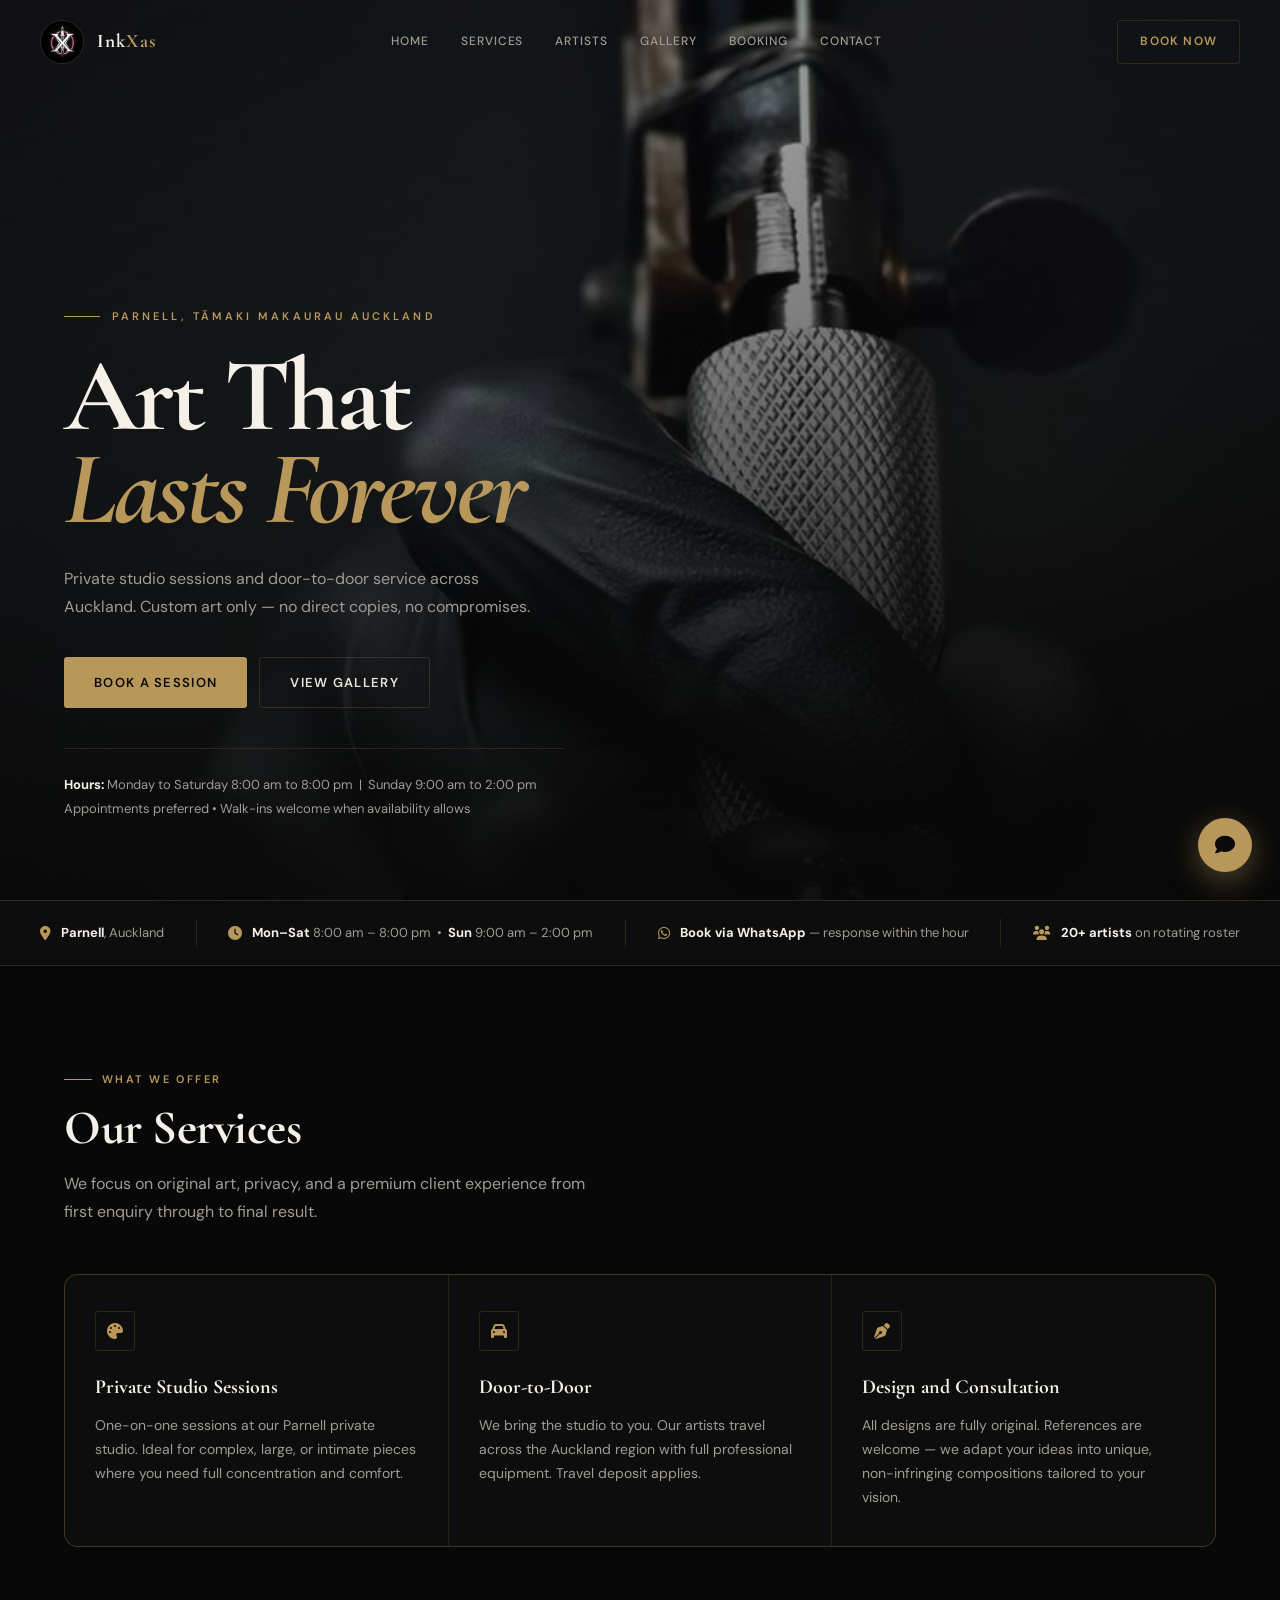
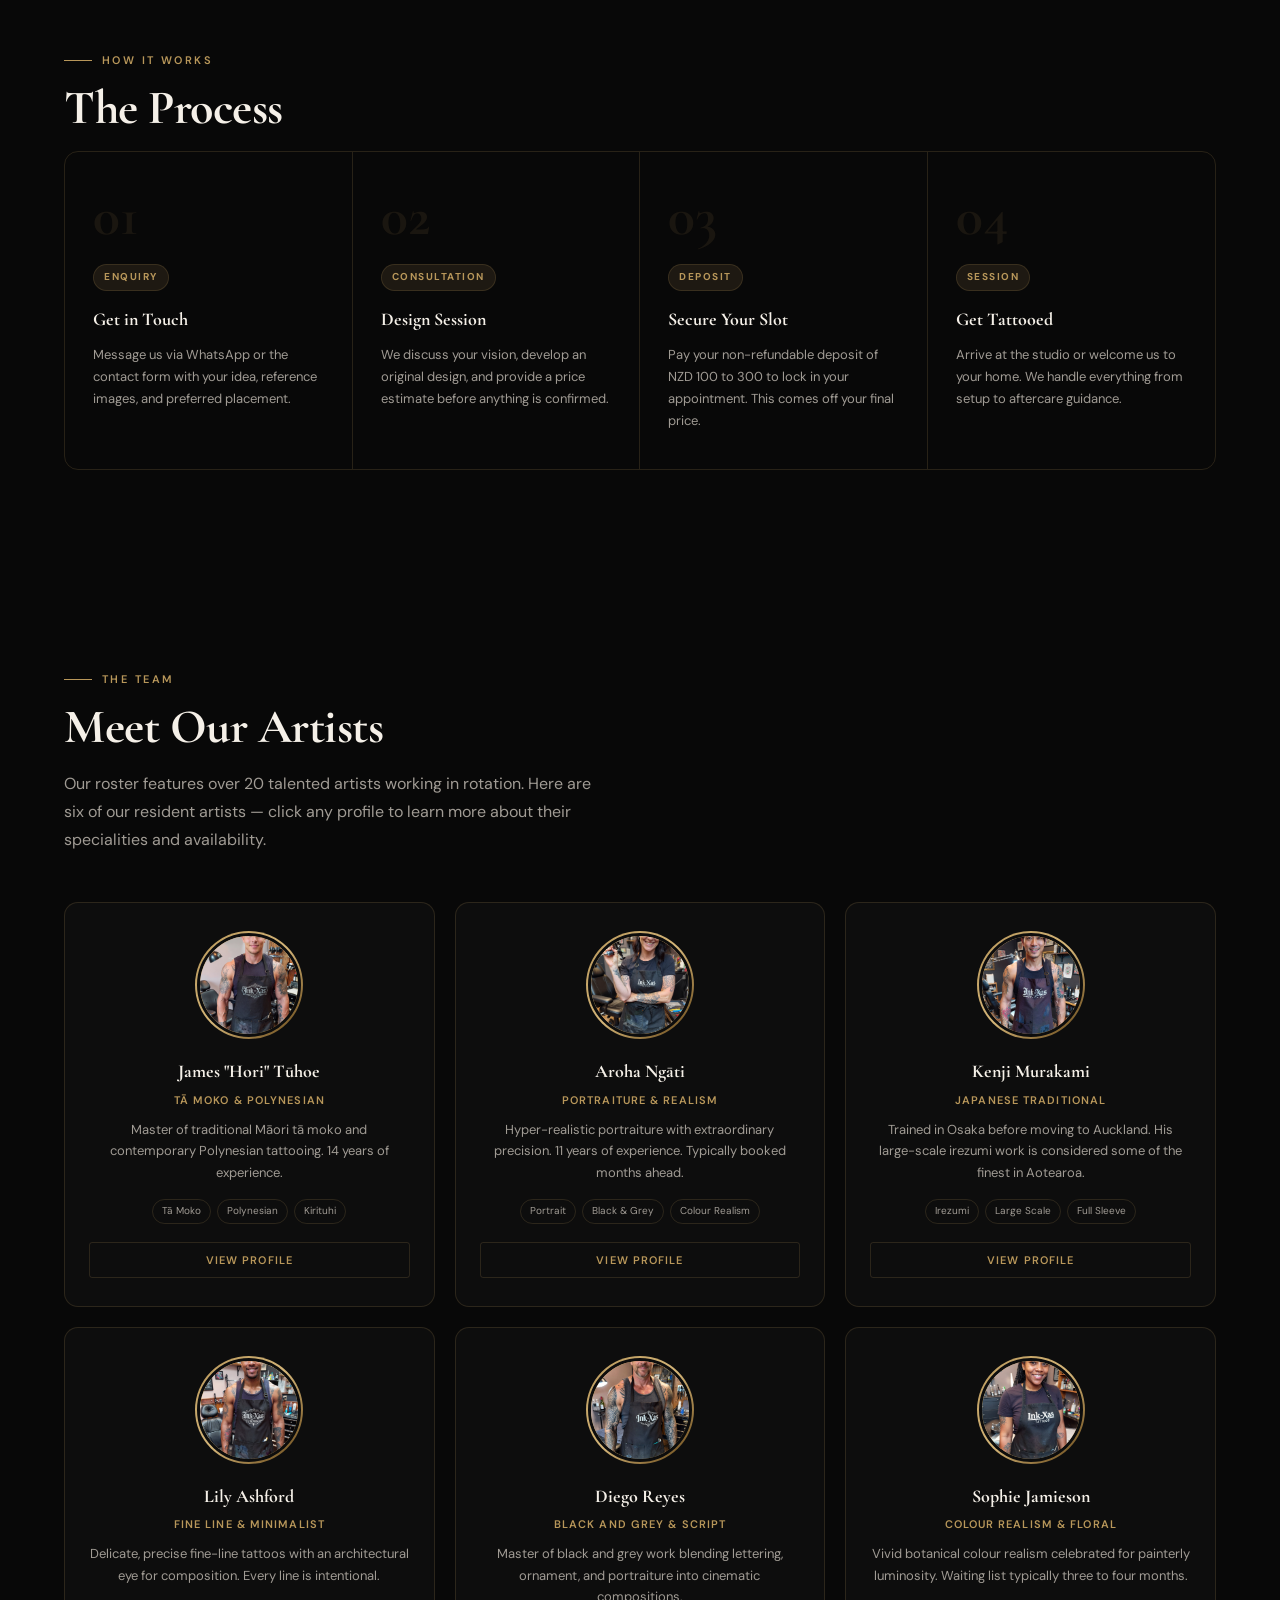
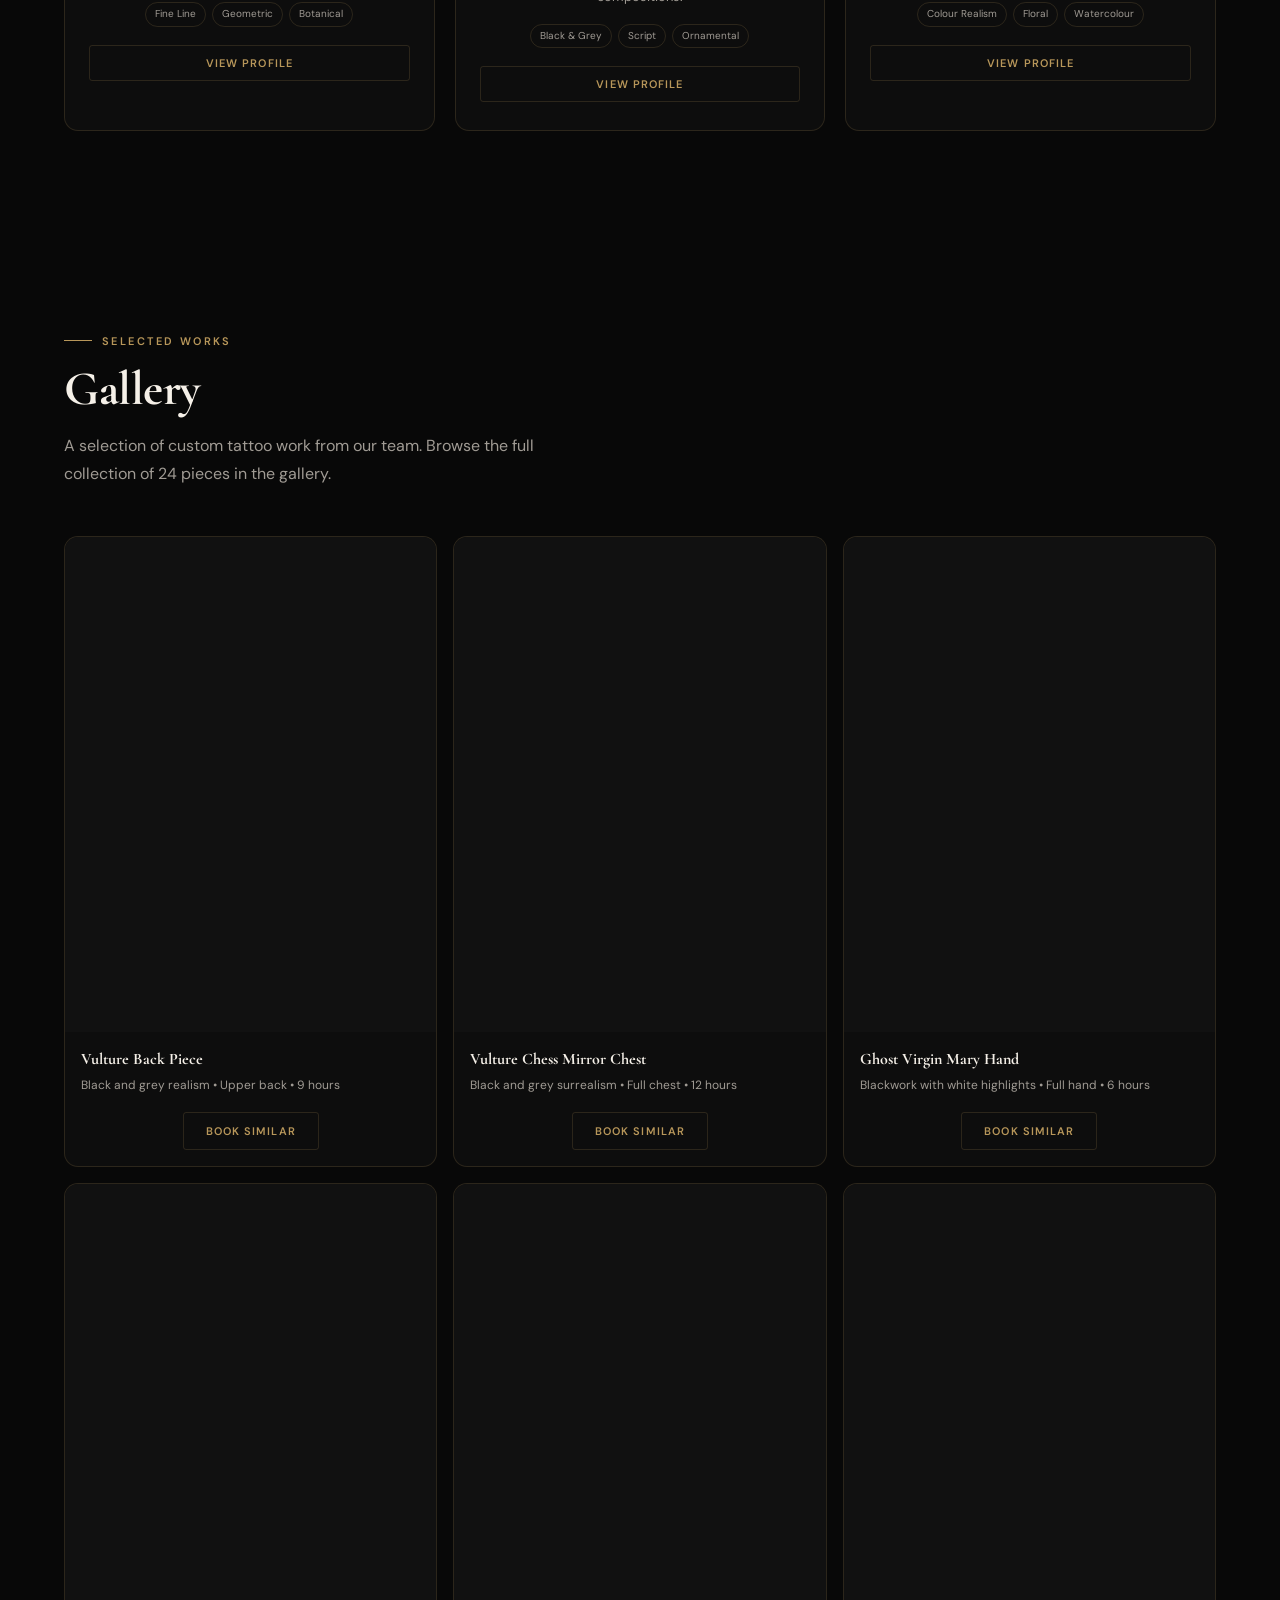
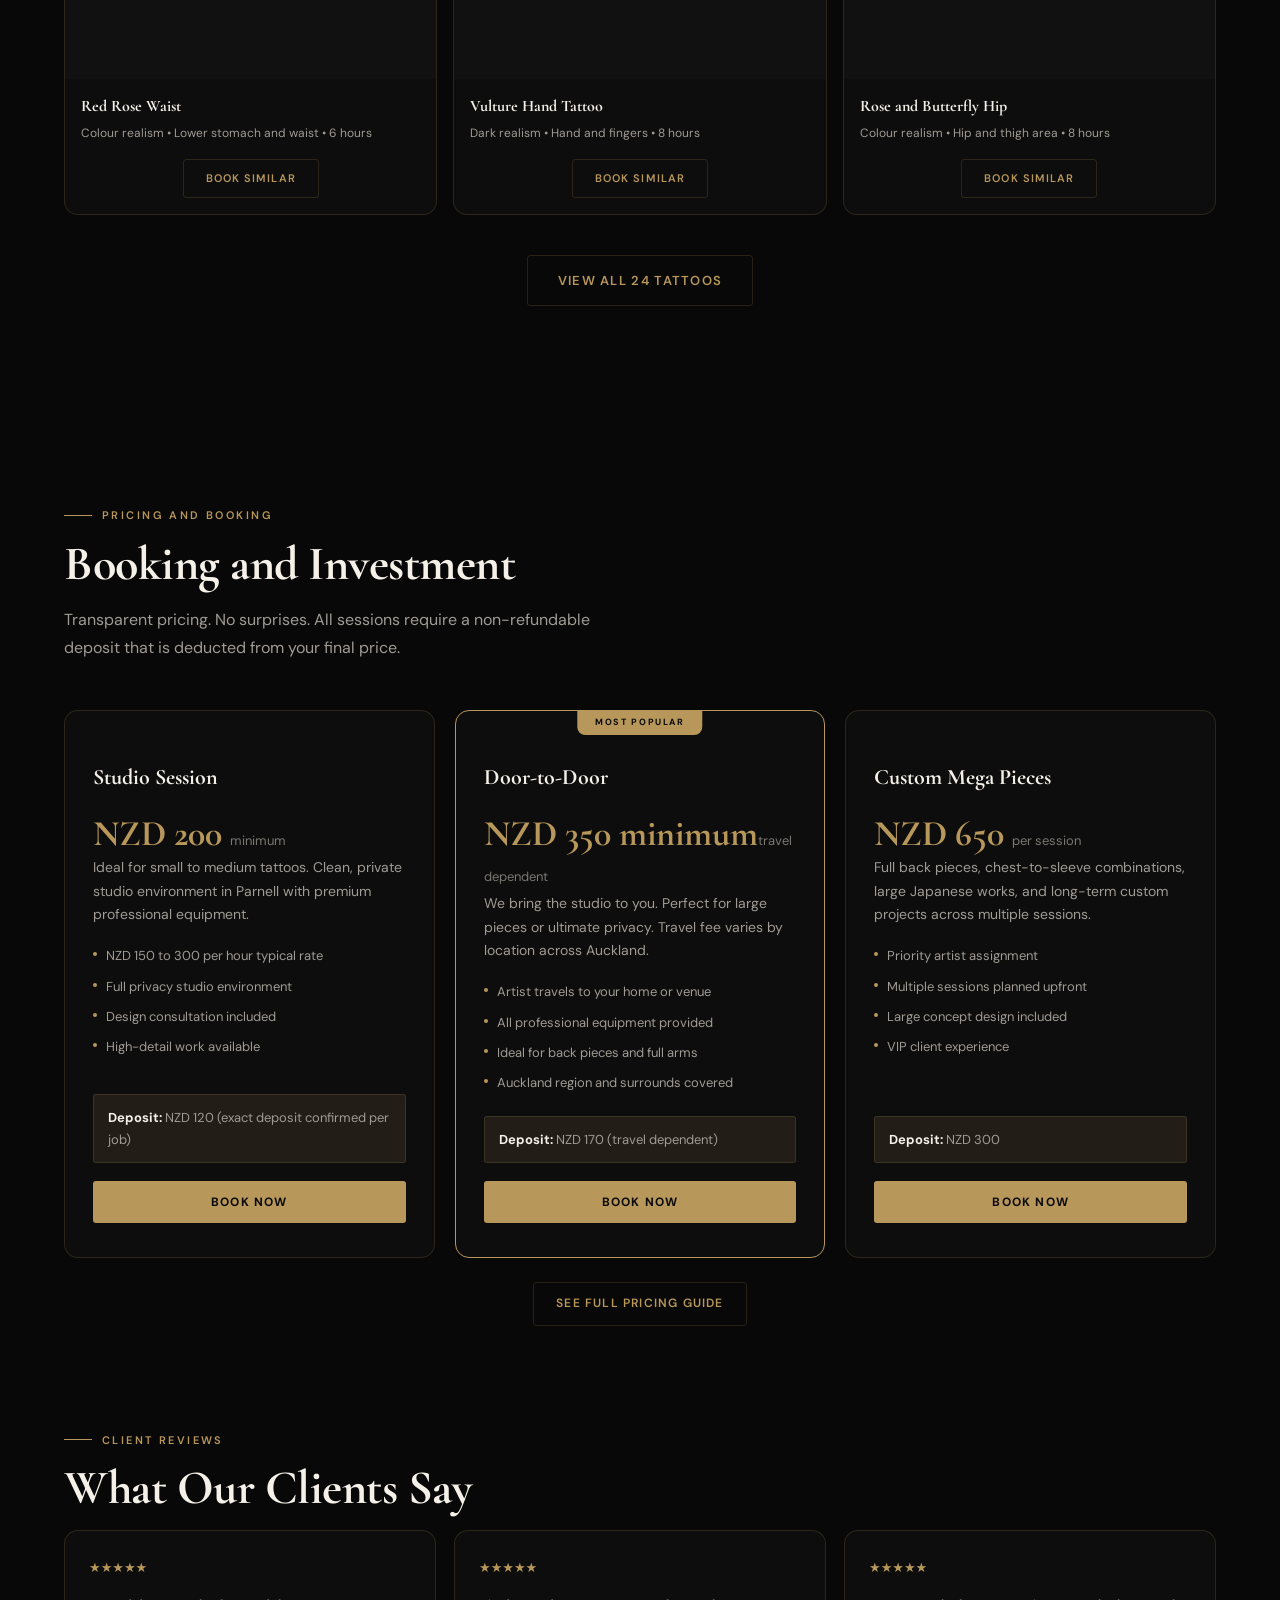
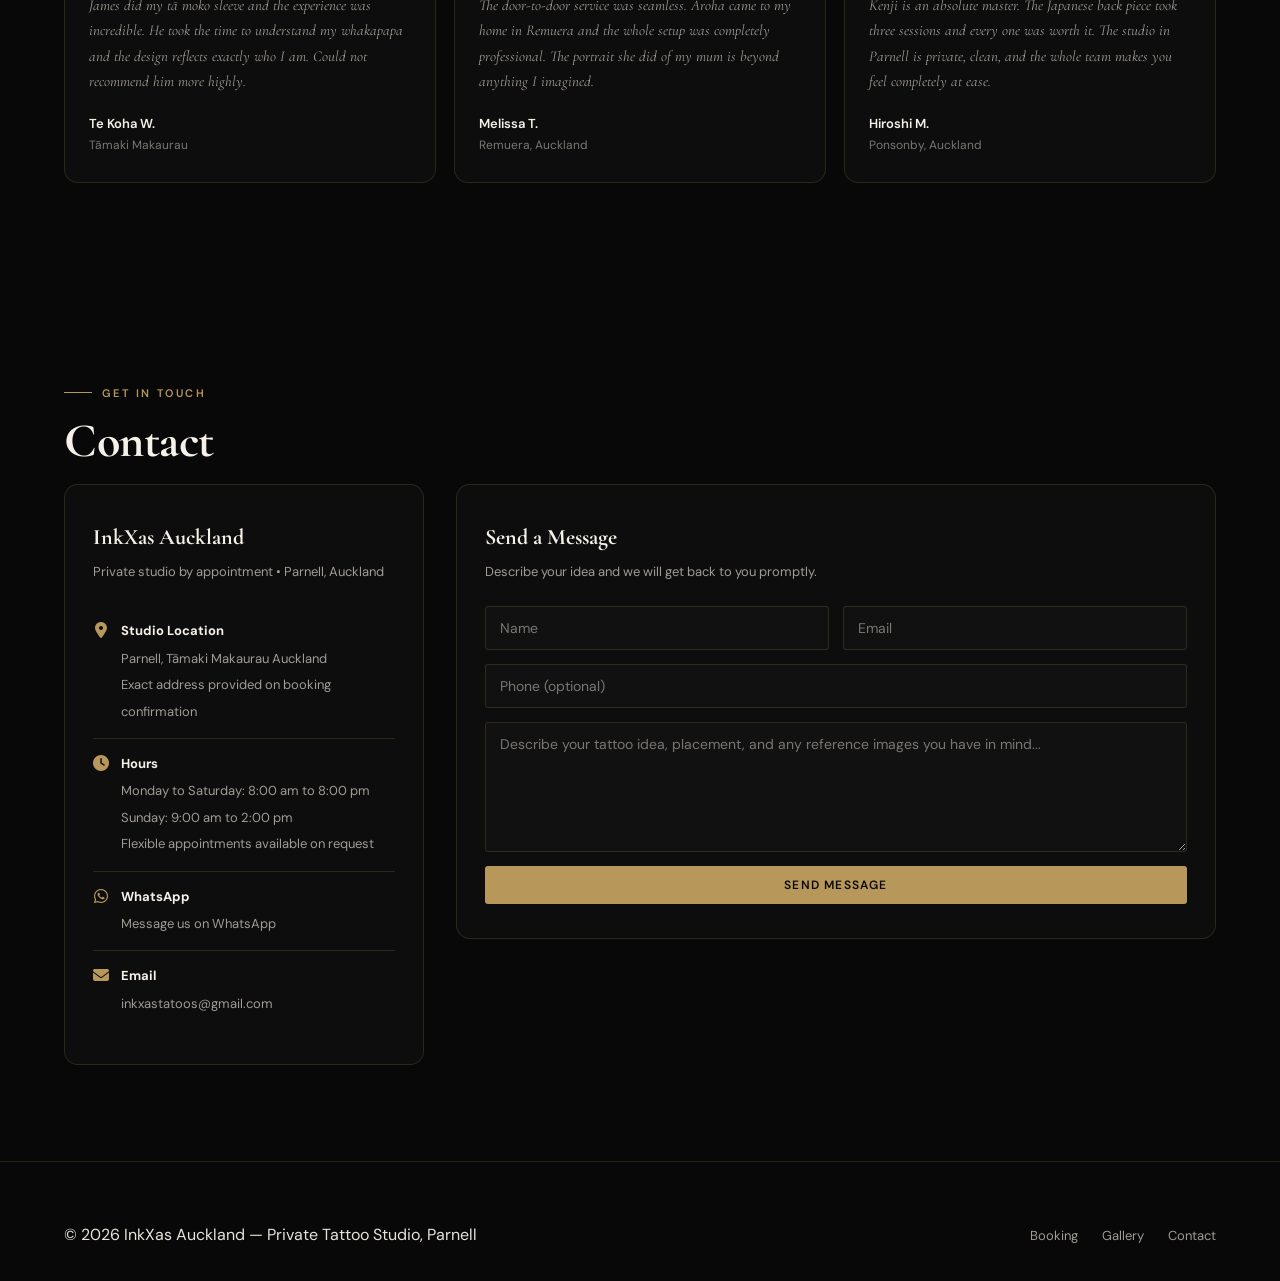
==== commit 2dccfc01: "hey" ====
--- a/index.html
+++ b/index.html
@@ -398,15 +398,15 @@
             <li>High-detail work available</li>
           </ul>
           <div class="rate-deposit">
-            <strong>Deposit:</strong> NZD 100 (exact deposit confirmed per job)
-          </div>
-          <button class="book-btn" data-wa-session="Studio Session" data-amount="100" data-pay-type="deposit">Book Now</button>
+            <strong>Deposit:</strong> NZD 120 (exact deposit confirmed per job)
+          </div>
+          <button class="book-btn" data-wa-session="Studio Session" data-amount="120" data-pay-type="deposit">Book Now</button>
         </div>
 
         <div class="rate-card featured">
           <div class="popular">Most Popular</div>
           <h3>Door-to-Door</h3>
-          <p class="price">NZD 450 <span>travel dependent</span></p>
+          <p class="price">NZD 350 minimum<span>travel dependent</span></p>
           <p class="rate-desc">We bring the studio to you. Perfect for large pieces or ultimate privacy. Travel fee varies by location across Auckland.</p>
           <ul class="rate-features">
             <li>Artist travels to your home or venue</li>
@@ -415,9 +415,9 @@
             <li>Auckland region and surrounds covered</li>
           </ul>
           <div class="rate-deposit">
-            <strong>Deposit:</strong> NZD 150 (travel dependent)
-          </div>
-          <button class="book-btn" data-wa-session="Door-to-Door" data-amount="150" data-pay-type="deposit">Book Now</button>
+            <strong>Deposit:</strong> NZD 170 (travel dependent)
+          </div>
+          <button class="book-btn" data-wa-session="Door-to-Door" data-amount="170" data-pay-type="deposit">Book Now</button>
         </div>
 
         <div class="rate-card">
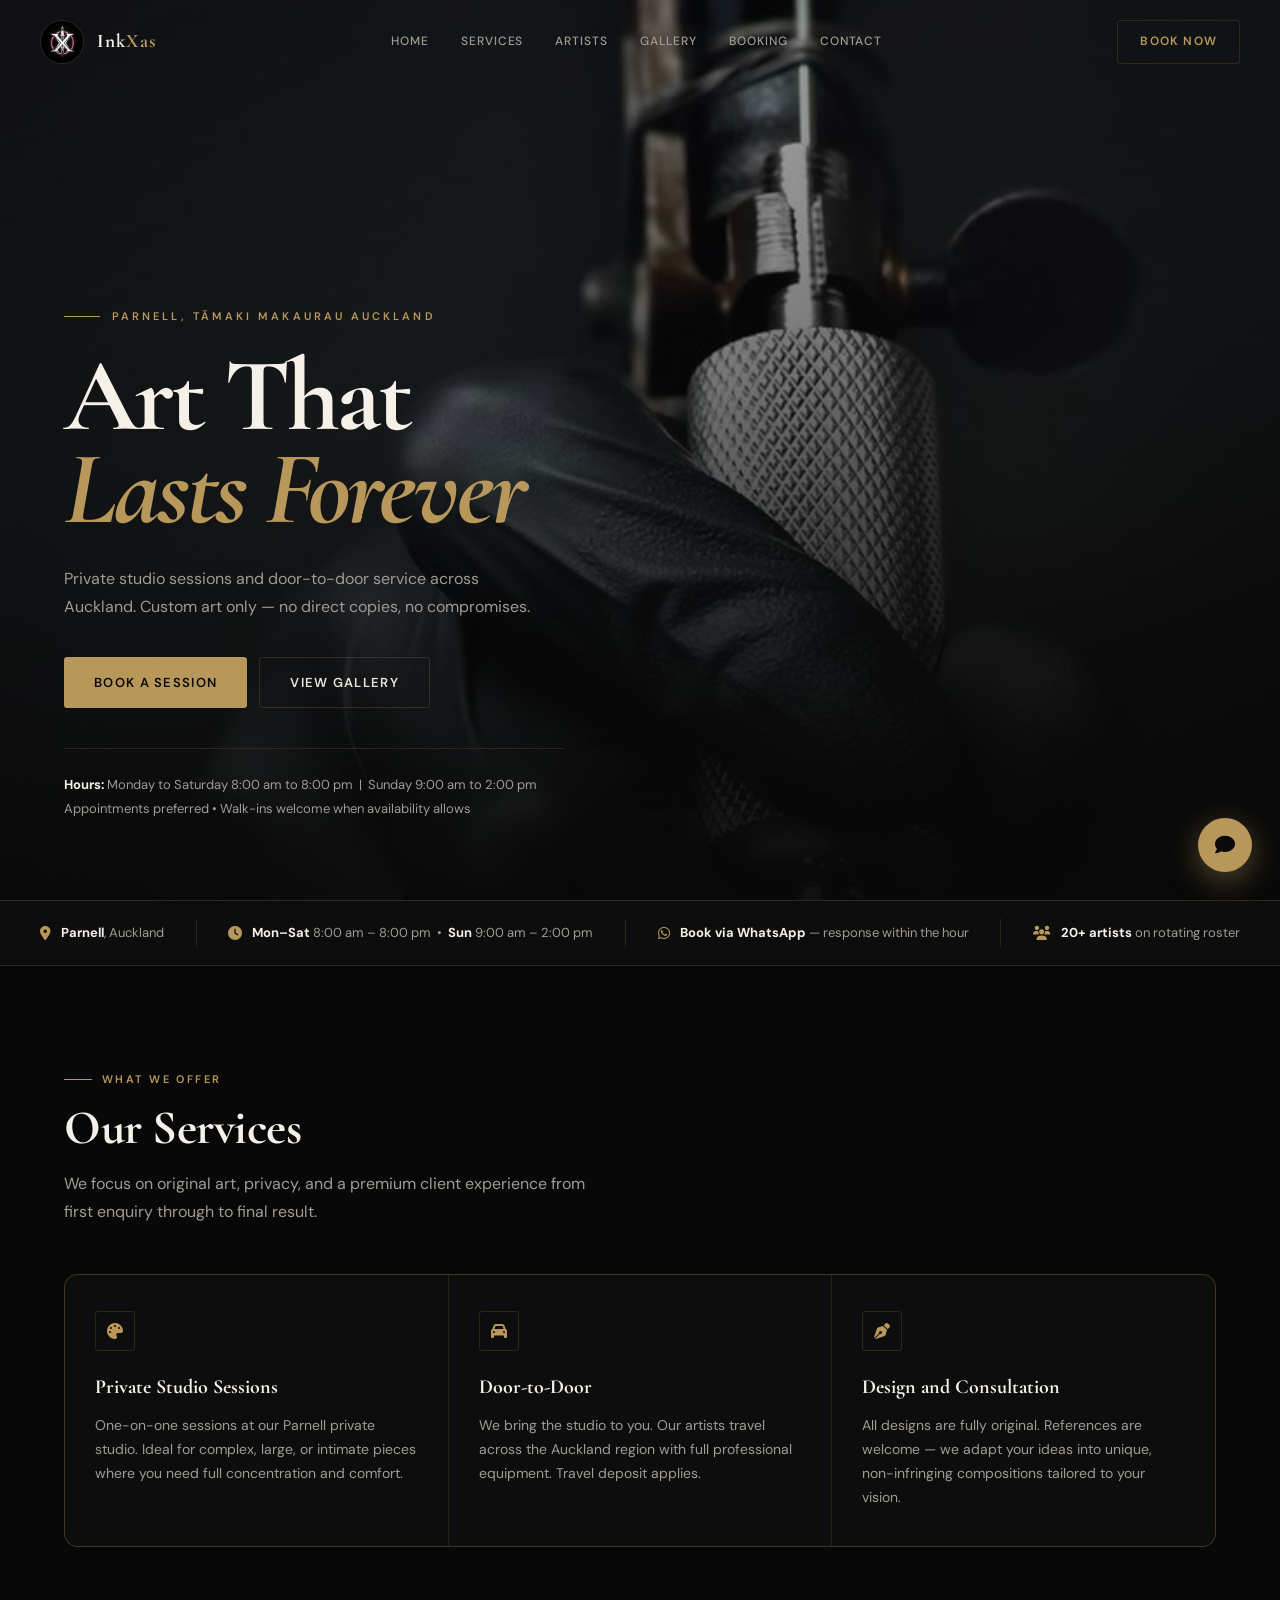
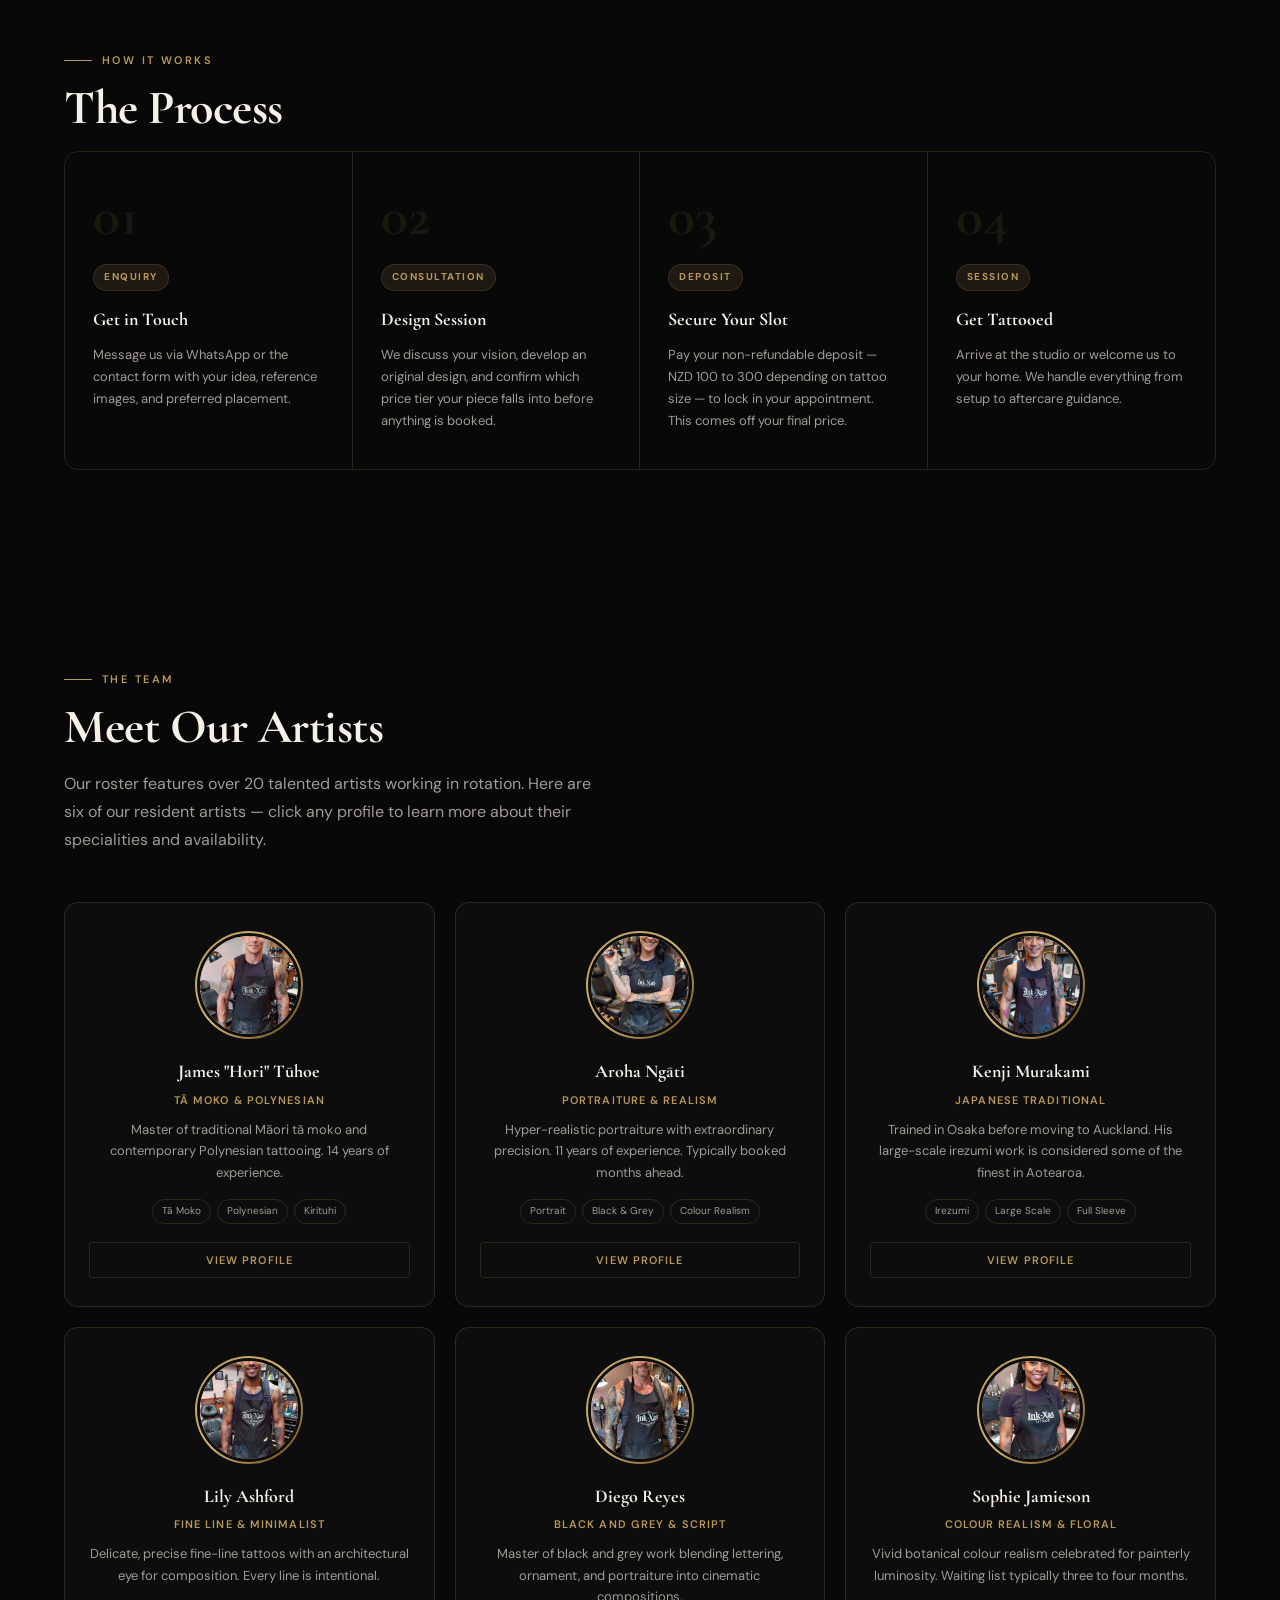
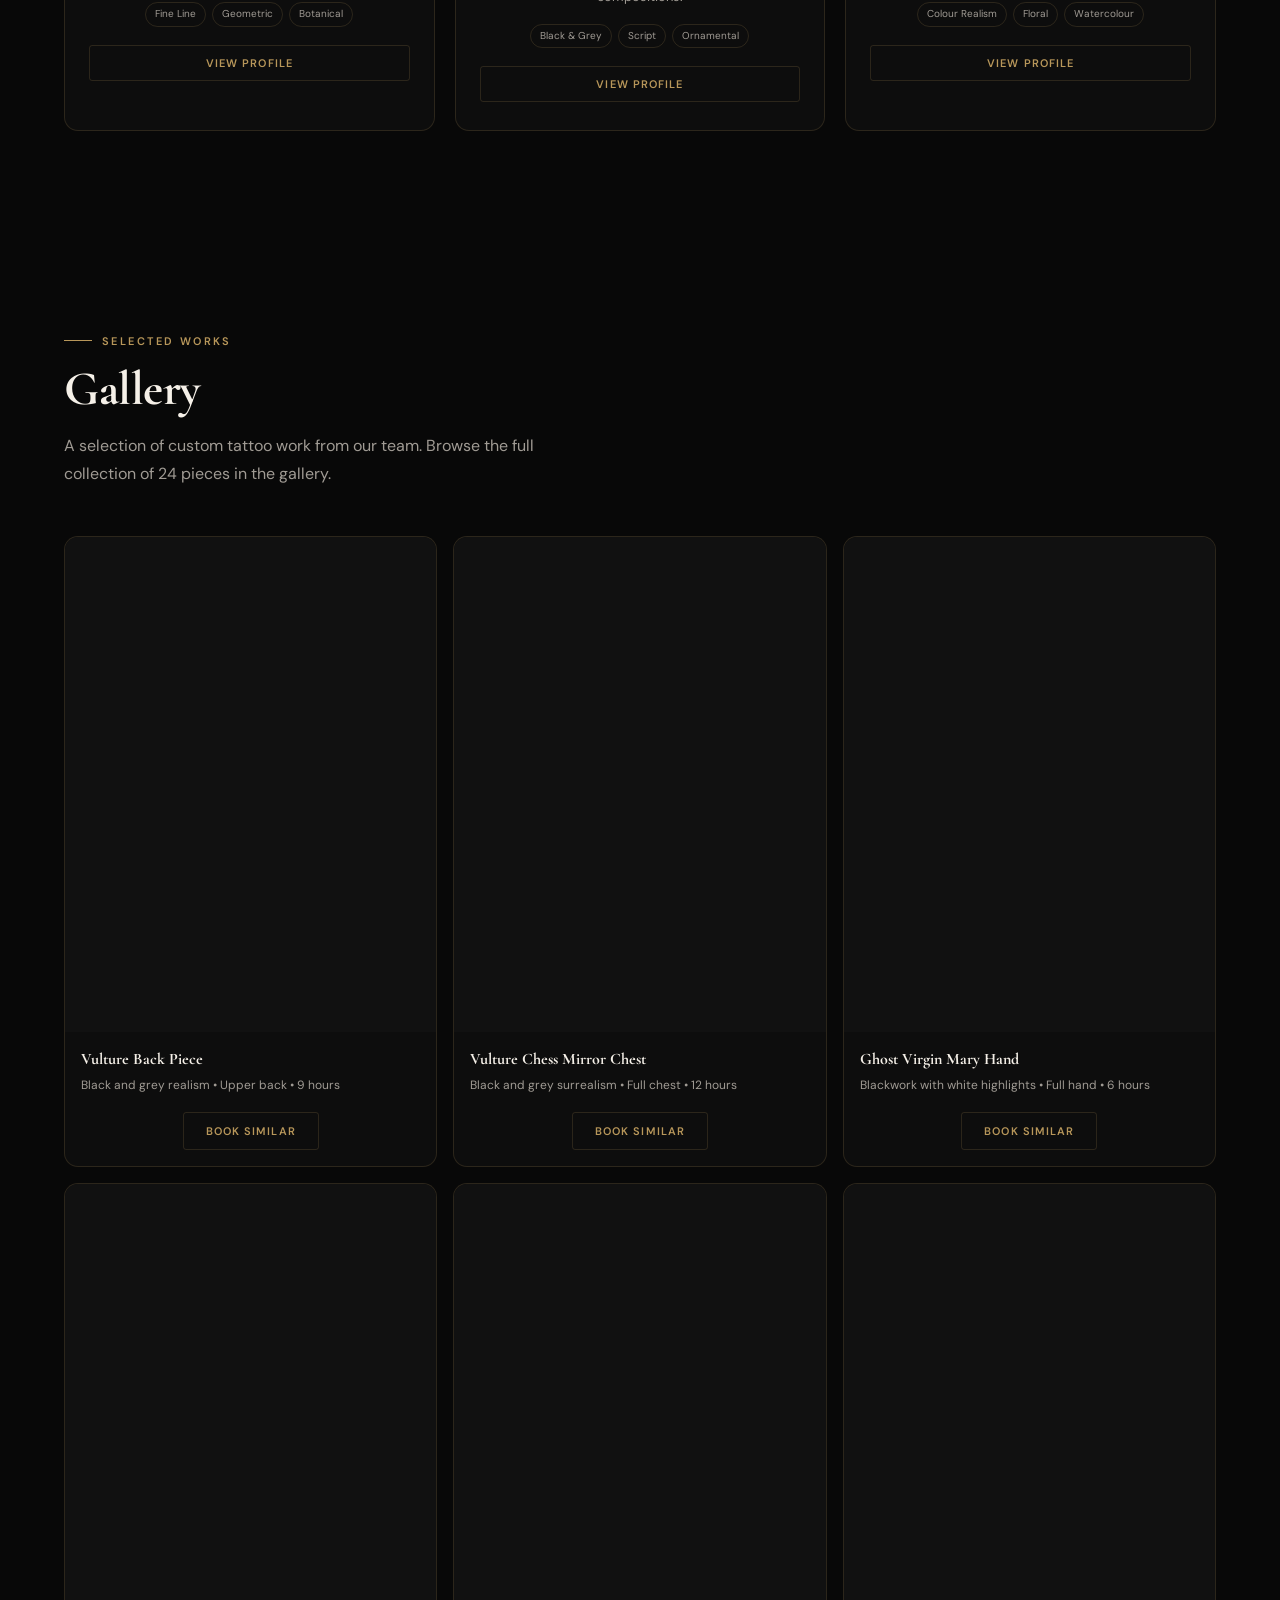
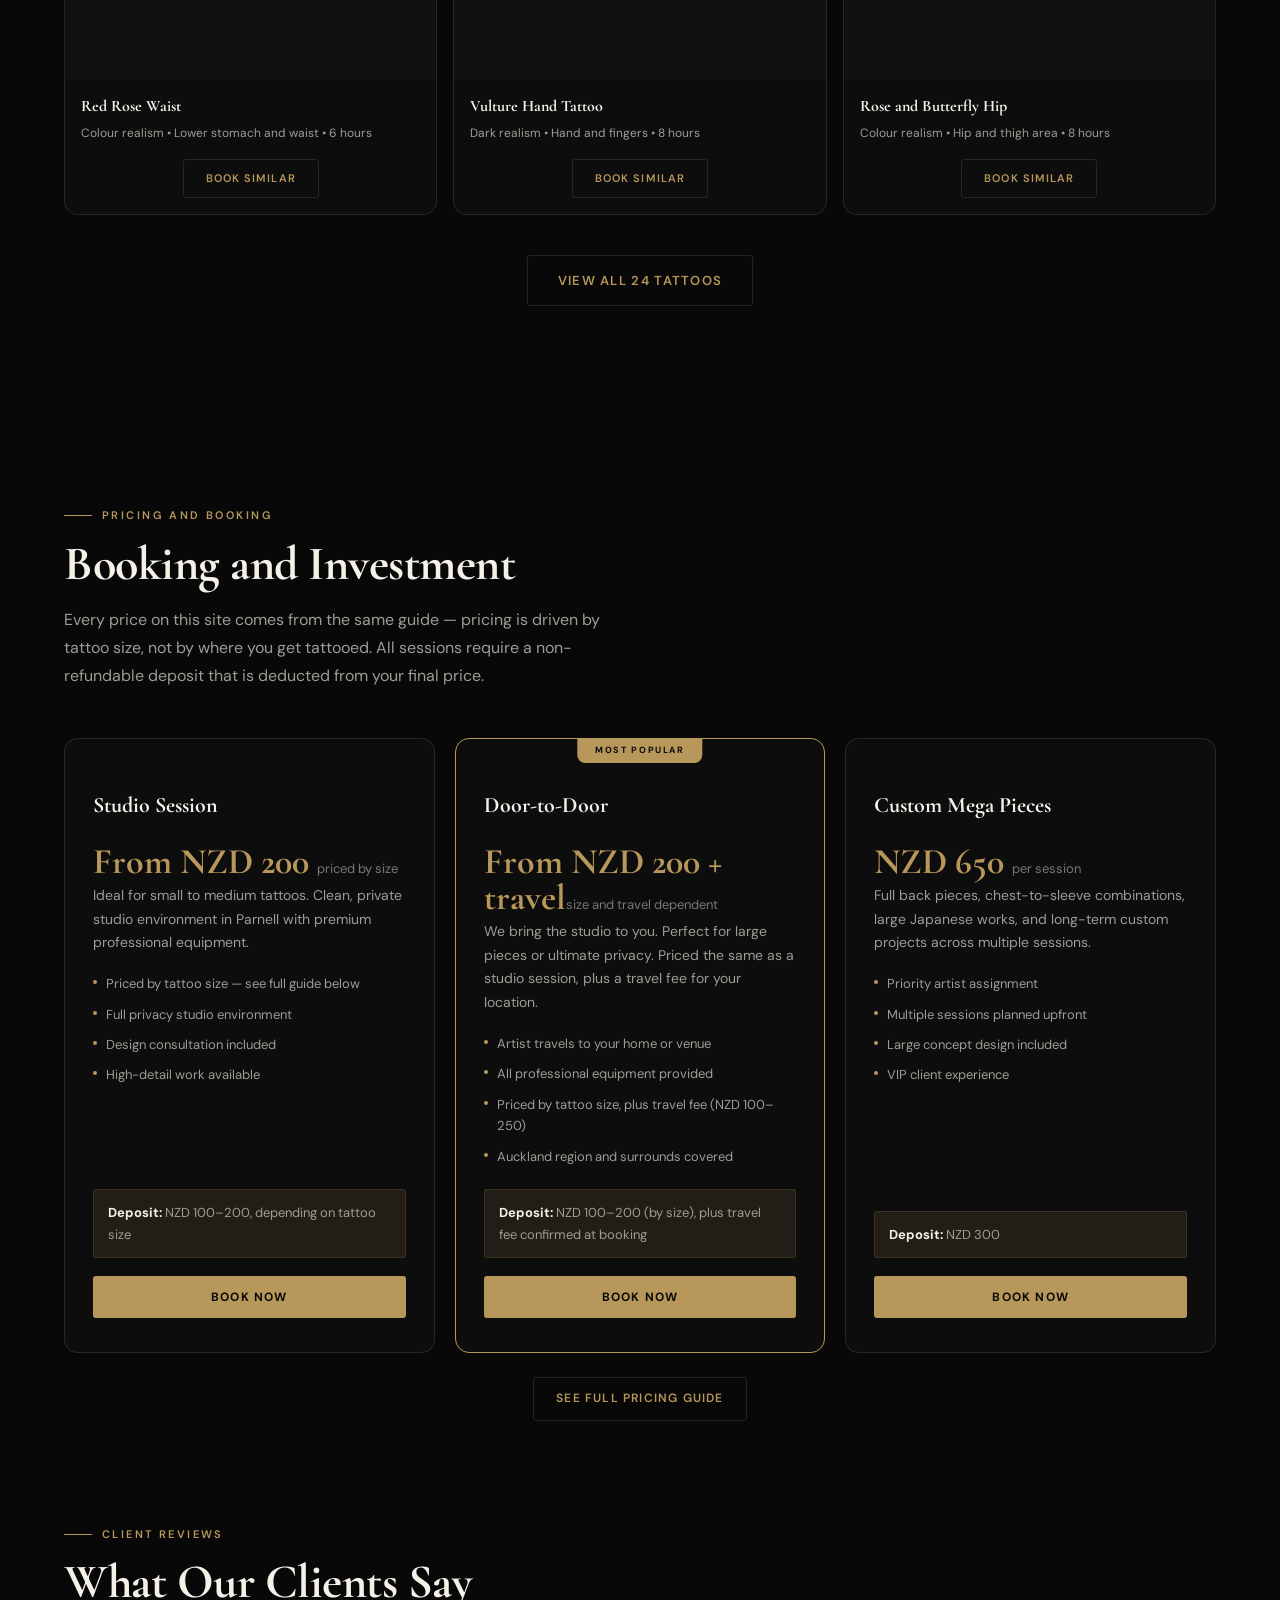
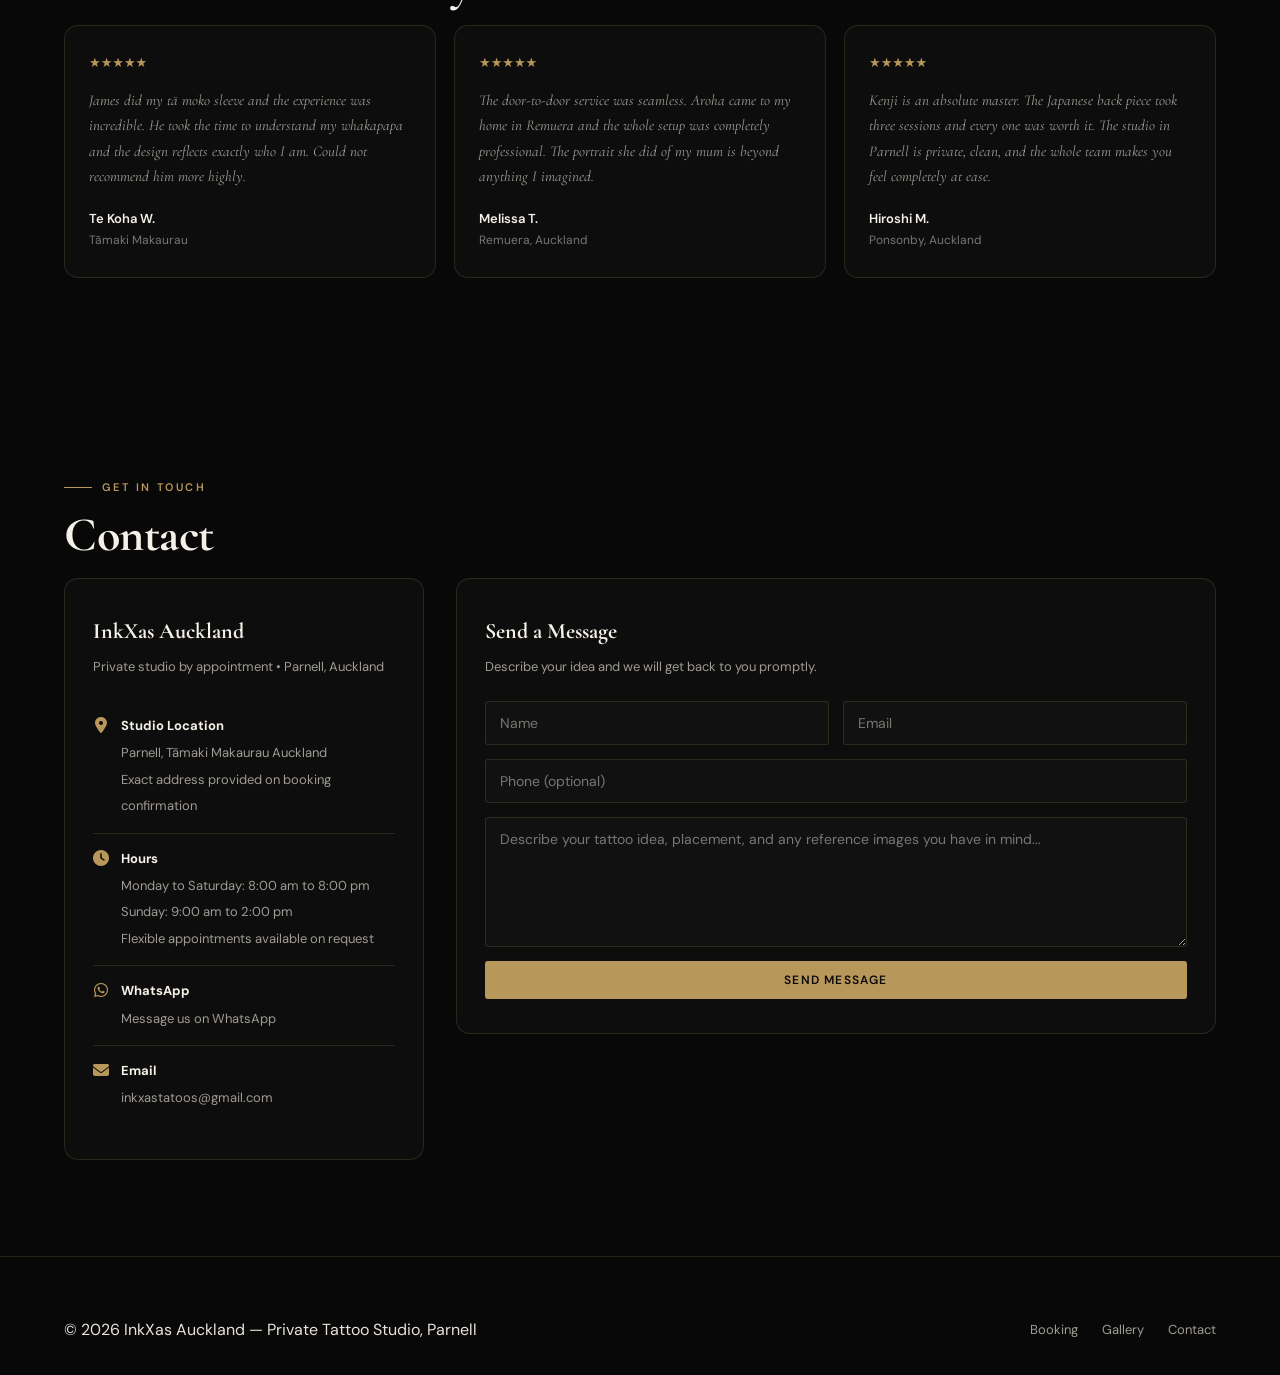
==== commit a7307945: "Update index.html" ====
--- a/index.html
+++ b/index.html
@@ -138,13 +138,13 @@
           <div class="step-number">02</div>
           <span class="step-tag">Consultation</span>
           <h3>Design Session</h3>
-          <p>We discuss your vision, develop an original design, and provide a price estimate before anything is confirmed.</p>
+          <p>We discuss your vision, develop an original design, and confirm which price tier your piece falls into before anything is booked.</p>
         </div>
         <div class="process-step">
           <div class="step-number">03</div>
           <span class="step-tag">Deposit</span>
           <h3>Secure Your Slot</h3>
-          <p>Pay your non-refundable deposit of NZD 100 to 300 to lock in your appointment. This comes off your final price.</p>
+          <p>Pay your non-refundable deposit — NZD 100 to 300 depending on tattoo size — to lock in your appointment. This comes off your final price.</p>
         </div>
         <div class="process-step">
           <div class="step-number">04</div>
@@ -294,7 +294,7 @@
 
         <figure class="pro-card">
           <div class="media-wrapper">
-            <video class="preview-video" src="./pages/gallery/back-vulture.mp4" muted playsinline preload="metadata" loop></video>
+            <video class="preview-video" data-src="./pages/gallery/back-vulture.mp4" muted playsinline preload="none" loop></video>
           </div>
           <figcaption>
             <strong>Vulture Back Piece</strong>
@@ -307,7 +307,7 @@
 
         <figure class="pro-card">
           <div class="media-wrapper">
-            <video class="preview-video" src="./pages/gallery/chest-vulture-chess-mirror.mp4" muted playsinline preload="metadata" loop></video>
+            <video class="preview-video" data-src="./pages/gallery/chest-vulture-chess-mirror.mp4" muted playsinline preload="none" loop></video>
           </div>
           <figcaption>
             <strong>Vulture Chess Mirror Chest</strong>
@@ -320,7 +320,7 @@
 
         <figure class="pro-card">
           <div class="media-wrapper">
-            <video class="preview-video" src="./pages/gallery/ghost-holy-lady-hand.mp4" muted playsinline preload="metadata" loop></video>
+            <video class="preview-video" data-src="./pages/gallery/ghost-holy-lady-hand.mp4" muted playsinline preload="none" loop></video>
           </div>
           <figcaption>
             <strong>Ghost Virgin Mary Hand</strong>
@@ -333,7 +333,7 @@
 
         <figure class="pro-card">
           <div class="media-wrapper">
-            <video class="preview-video" src="./pages/gallery/tummy-waist-rose.mp4" muted playsinline preload="metadata" loop></video>
+            <video class="preview-video" data-src="./pages/gallery/tummy-waist-rose.mp4" muted playsinline preload="none" loop></video>
           </div>
           <figcaption>
             <strong>Red Rose Waist</strong>
@@ -346,7 +346,7 @@
 
         <figure class="pro-card">
           <div class="media-wrapper">
-            <video class="preview-video" src="./pages/gallery/vulture-hand.mp4" muted playsinline preload="metadata" loop></video>
+            <video class="preview-video" data-src="./pages/gallery/vulture-hand.mp4" muted playsinline preload="none" loop></video>
           </div>
           <figcaption>
             <strong>Vulture Hand Tattoo</strong>
@@ -359,7 +359,7 @@
 
         <figure class="pro-card">
           <div class="media-wrapper">
-            <video class="preview-video" src="./pages/gallery/butterfly-hip-rose-butterflyy.mp4" muted playsinline preload="metadata" loop></video>
+            <video class="preview-video" data-src="./pages/gallery/butterfly-hip-rose-butterflyy.mp4" muted playsinline preload="none" loop></video>
           </div>
           <figcaption>
             <strong>Rose and Butterfly Hip</strong>
@@ -383,41 +383,41 @@
     <div class="container">
       <p class="section-eyebrow">Pricing and Booking</p>
       <h2 class="section-title">Booking and Investment</h2>
-      <p class="section-lead">Transparent pricing. No surprises. All sessions require a non-refundable deposit that is deducted from your final price.</p>
+      <p class="section-lead">Every price on this site comes from the same guide — pricing is driven by tattoo size, not by where you get tattooed. All sessions require a non-refundable deposit that is deducted from your final price.</p>
 
       <div class="rates-grid">
 
         <div class="rate-card">
           <h3>Studio Session</h3>
-          <p class="price">NZD 200 <span>minimum</span></p>
+          <p class="price">From NZD 200 <span>priced by size</span></p>
           <p class="rate-desc">Ideal for small to medium tattoos. Clean, private studio environment in Parnell with premium professional equipment.</p>
           <ul class="rate-features">
-            <li>NZD 150 to 300 per hour typical rate</li>
+            <li>Priced by tattoo size — see full guide below</li>
             <li>Full privacy studio environment</li>
             <li>Design consultation included</li>
             <li>High-detail work available</li>
           </ul>
           <div class="rate-deposit">
-            <strong>Deposit:</strong> NZD 120 (exact deposit confirmed per job)
-          </div>
-          <button class="book-btn" data-wa-session="Studio Session" data-amount="120" data-pay-type="deposit">Book Now</button>
+            <strong>Deposit:</strong> NZD 100–200, depending on tattoo size
+          </div>
+          <button class="book-btn" data-wa-session="Studio Session" data-pay-type="deposit">Book Now</button>
         </div>
 
         <div class="rate-card featured">
           <div class="popular">Most Popular</div>
           <h3>Door-to-Door</h3>
-          <p class="price">NZD 350 minimum<span>travel dependent</span></p>
-          <p class="rate-desc">We bring the studio to you. Perfect for large pieces or ultimate privacy. Travel fee varies by location across Auckland.</p>
+          <p class="price">From NZD 200 + travel<span>size and travel dependent</span></p>
+          <p class="rate-desc">We bring the studio to you. Perfect for large pieces or ultimate privacy. Priced the same as a studio session, plus a travel fee for your location.</p>
           <ul class="rate-features">
             <li>Artist travels to your home or venue</li>
             <li>All professional equipment provided</li>
-            <li>Ideal for back pieces and full arms</li>
+            <li>Priced by tattoo size, plus travel fee (NZD 100–250)</li>
             <li>Auckland region and surrounds covered</li>
           </ul>
           <div class="rate-deposit">
-            <strong>Deposit:</strong> NZD 170 (travel dependent)
-          </div>
-          <button class="book-btn" data-wa-session="Door-to-Door" data-amount="170" data-pay-type="deposit">Book Now</button>
+            <strong>Deposit:</strong> NZD 100–200 (by size), plus travel fee confirmed at booking
+          </div>
+          <button class="book-btn" data-wa-session="Door-to-Door" data-pay-type="deposit">Book Now</button>
         </div>
 
         <div class="rate-card">
@@ -433,7 +433,7 @@
           <div class="rate-deposit">
             <strong>Deposit:</strong> NZD 300
           </div>
-          <button class="book-btn" data-wa-session="Custom Mega Project" data-amount="300" data-pay-type="deposit">Book Now</button>
+          <button class="book-btn" data-wa-session="Custom Mega Project" data-pay-type="deposit">Book Now</button>
         </div>
 
       </div>
@@ -586,4 +586,4 @@
 
   <script src="./js/main.js"></script>
 </body>
-</html>+</html>
--- a/styles/main.css
+++ b/styles/main.css
@@ -473,7 +473,13 @@
 .modal-actions .btn    { flex: 1; }
 
 /* ==================== GALLERY ==================== */
-.gallery-filter { display: flex; gap: 8px; flex-wrap: wrap; margin-bottom: 32px; }
+.gallery-filter-group { margin-bottom: 20px; }
+.filter-label {
+  font-size: 11px; font-weight: 700; letter-spacing: 0.15em; text-transform: uppercase;
+  color: var(--muted); margin-bottom: 10px;
+}
+.gallery-filter { display: flex; gap: 8px; flex-wrap: wrap; margin-bottom: 12px; }
+.gallery-filter-group:last-of-type .gallery-filter { margin-bottom: 32px; }
 .filter-btn {
   font-size: 11px; font-weight: 600; letter-spacing: 0.1em; text-transform: uppercase;
   color: var(--muted-light); border: 1px solid var(--gold-border);
@@ -538,6 +544,10 @@
 .tattoo-deposit-note strong { color: var(--text); }
 .tattoo-actions { display: grid; grid-template-columns: 1fr 1fr; gap: 8px; margin-top: auto; padding-top: 12px; }
 .tattoo-actions .btn { font-size: 11px; padding: 10px 8px; }
+/* Single-CTA variant — used now that each card links straight to
+   book.html instead of offering two payment buttons inline. */
+.tattoo-actions.single-action { grid-template-columns: 1fr; }
+.tattoo-actions.single-action .book-btn { font-size: 12px; padding: 12px; }
 
 /* ── Pro card (homepage gallery preview) ──────────────────────── */
 .pro-card {
@@ -573,6 +583,7 @@
 }
 .pro-card figcaption strong { font-family: var(--font-d); font-size: 16px; color: var(--white); }
 .pro-card figcaption .muted { font-size: 12px; }
+.pro-card figcaption .price-line { color: var(--gold); font-weight: 600; }
 .card-actions { padding: 12px 16px 16px; }
 .center-actions { display: flex; justify-content: center; }
 .book-now-btn {
@@ -685,6 +696,28 @@
 .policy-card h4 i { color: var(--gold); font-size: 15px; }
 .policy-card p    { font-size: 13px; color: var(--muted-light); line-height: 1.7; }
 
+/* ==================== FAQ / AFTERCARE PAGE ==================== */
+.faq-group { margin-bottom: 48px; }
+.faq-group:last-child { margin-bottom: 0; }
+.faq-group-title {
+  font-family: var(--font-d); font-size: 22px; font-weight: 700; color: var(--white);
+  margin-bottom: 6px;
+}
+.faq-group-sub { font-size: 13px; color: var(--muted-light); margin-bottom: 24px; }
+.faq-list { border-top: 1px solid var(--gold-border); }
+.faq-item { padding: 22px 0; border-bottom: 1px solid var(--gold-border); }
+.faq-item h3 {
+  font-family: var(--font-d); font-size: 18px; font-weight: 700; color: var(--white);
+  margin-bottom: 8px;
+}
+.faq-item p { font-size: 14px; color: var(--muted-light); line-height: 1.75; }
+.faq-notice {
+  background: var(--gold-dim); border: 1px solid var(--gold-border);
+  border-radius: var(--radius); padding: 20px 24px; margin-bottom: 40px;
+  font-size: 14px; color: var(--text); line-height: 1.7;
+}
+.faq-notice strong { color: var(--white); }
+
 /* ==================== PRICING TABLE ==================== */
 .pricing-table-wrap { border: 1px solid var(--gold-border); border-radius: var(--radius-lg); overflow: hidden; overflow-x: auto; }
 .pricing-table { width: 100%; border-collapse: collapse; font-size: 14px; min-width: 560px; }
@@ -755,6 +788,17 @@
 .contact-card a      { color: var(--gold); }
 .contact-card a:hover { text-decoration: underline; }
 
+/* ==================== ABOUT PAGE ==================== */
+.about-block { max-width: 760px; margin-bottom: 40px; }
+.about-block:last-child { margin-bottom: 0; }
+.about-block h2 {
+  font-family: var(--font-d); font-size: clamp(24px, 3vw, 32px); font-weight: 700;
+  color: var(--white); margin-bottom: 14px;
+}
+.about-block h2 em { font-style: italic; color: var(--gold); }
+.about-block p { font-size: 15px; color: var(--muted-light); line-height: 1.85; margin-bottom: 14px; }
+.about-block p:last-child { margin-bottom: 0; }
+
 /* ==================== TESTIMONIALS ==================== */
 .testimonials-grid { display: grid; grid-template-columns: repeat(3, 1fr); gap: 18px; }
 .testimonial-card  { background: var(--bg2); border: 1px solid var(--gold-border); border-radius: var(--radius-lg); padding: 26px 24px; }
@@ -826,8 +870,17 @@
 .chat-close:hover { color: var(--text); }
 .chat-messages { flex: 1; overflow-y: auto; padding: 16px; display: flex; flex-direction: column; gap: 10px; }
 .chat-msg { max-width: 88%; padding: 10px 13px; border-radius: 10px; font-size: 13px; line-height: 1.55; white-space: pre-wrap; }
-.chat-msg.bot  { background: var(--bg3); border: 1px solid var(--gold-border); color: var(--text); align-self: flex-start; border-radius: 2px 10px 10px 10px; }
+.chat-msg.bot  { background: var(--bg3); border: 1px solid var(--gold-border); color: var(--text); align-self: flex-start; border-radius: 2px 10px 10px 10px; display: flex; flex-direction: column; align-items: flex-start; gap: 8px; }
 .chat-msg.user { background: var(--gold); color: #0a0a0a; align-self: flex-end; border-radius: 10px 2px 10px 10px; font-weight: 500; }
+.chat-action-btn {
+  display: inline-flex; align-items: center; gap: 6px;
+  padding: 8px 14px;
+  background: var(--gold); color: #0a0a0a;
+  font-size: 11px; font-weight: 700; letter-spacing: 0.08em; text-transform: uppercase;
+  border: none; border-radius: var(--radius-sm);
+  cursor: pointer; transition: background var(--t); white-space: normal;
+}
+.chat-action-btn:hover { background: var(--gold-light); }
 .chat-quick-replies { display: flex; flex-wrap: wrap; gap: 6px; padding: 0 16px 10px; }
 .quick-reply {
   font-size: 11px; color: var(--gold); border: 1px solid var(--gold-border);
@@ -878,8 +931,8 @@
 .footer-col h4  { font-size: 10px; font-weight: 700; letter-spacing: 0.2em; text-transform: uppercase; color: var(--gold); margin-bottom: 16px; }
 .footer-col a   { display: block; font-size: 13px; color: var(--muted-light); padding: 5px 0; transition: color var(--t); }
 .footer-col a:hover { color: var(--white); }
-.footer-inner   { display: flex; justify-content: space-between; align-items: center; flex-wrap: wrap; gap: 12px; }
-.footer-links   { display: flex; gap: 24px; }
+.footer-inner   { display: flex; justify-content: space-between; align-items: center; flex-wrap: wrap; gap: 16px; }
+.footer-links   { display: flex; gap: 24px; flex-wrap: wrap; align-items: center; }
 .footer-links a { font-size: 13px; color: var(--muted-light); transition: color var(--t); }
 .footer-links a:hover { color: var(--gold); }
 .footer-bottom {
@@ -1066,4 +1119,4 @@
   /* Slightly smaller video ratio on very small screens */
   .media-wrapper,
   .tattoo-media        { aspect-ratio: 3 / 4; }
-}+}
